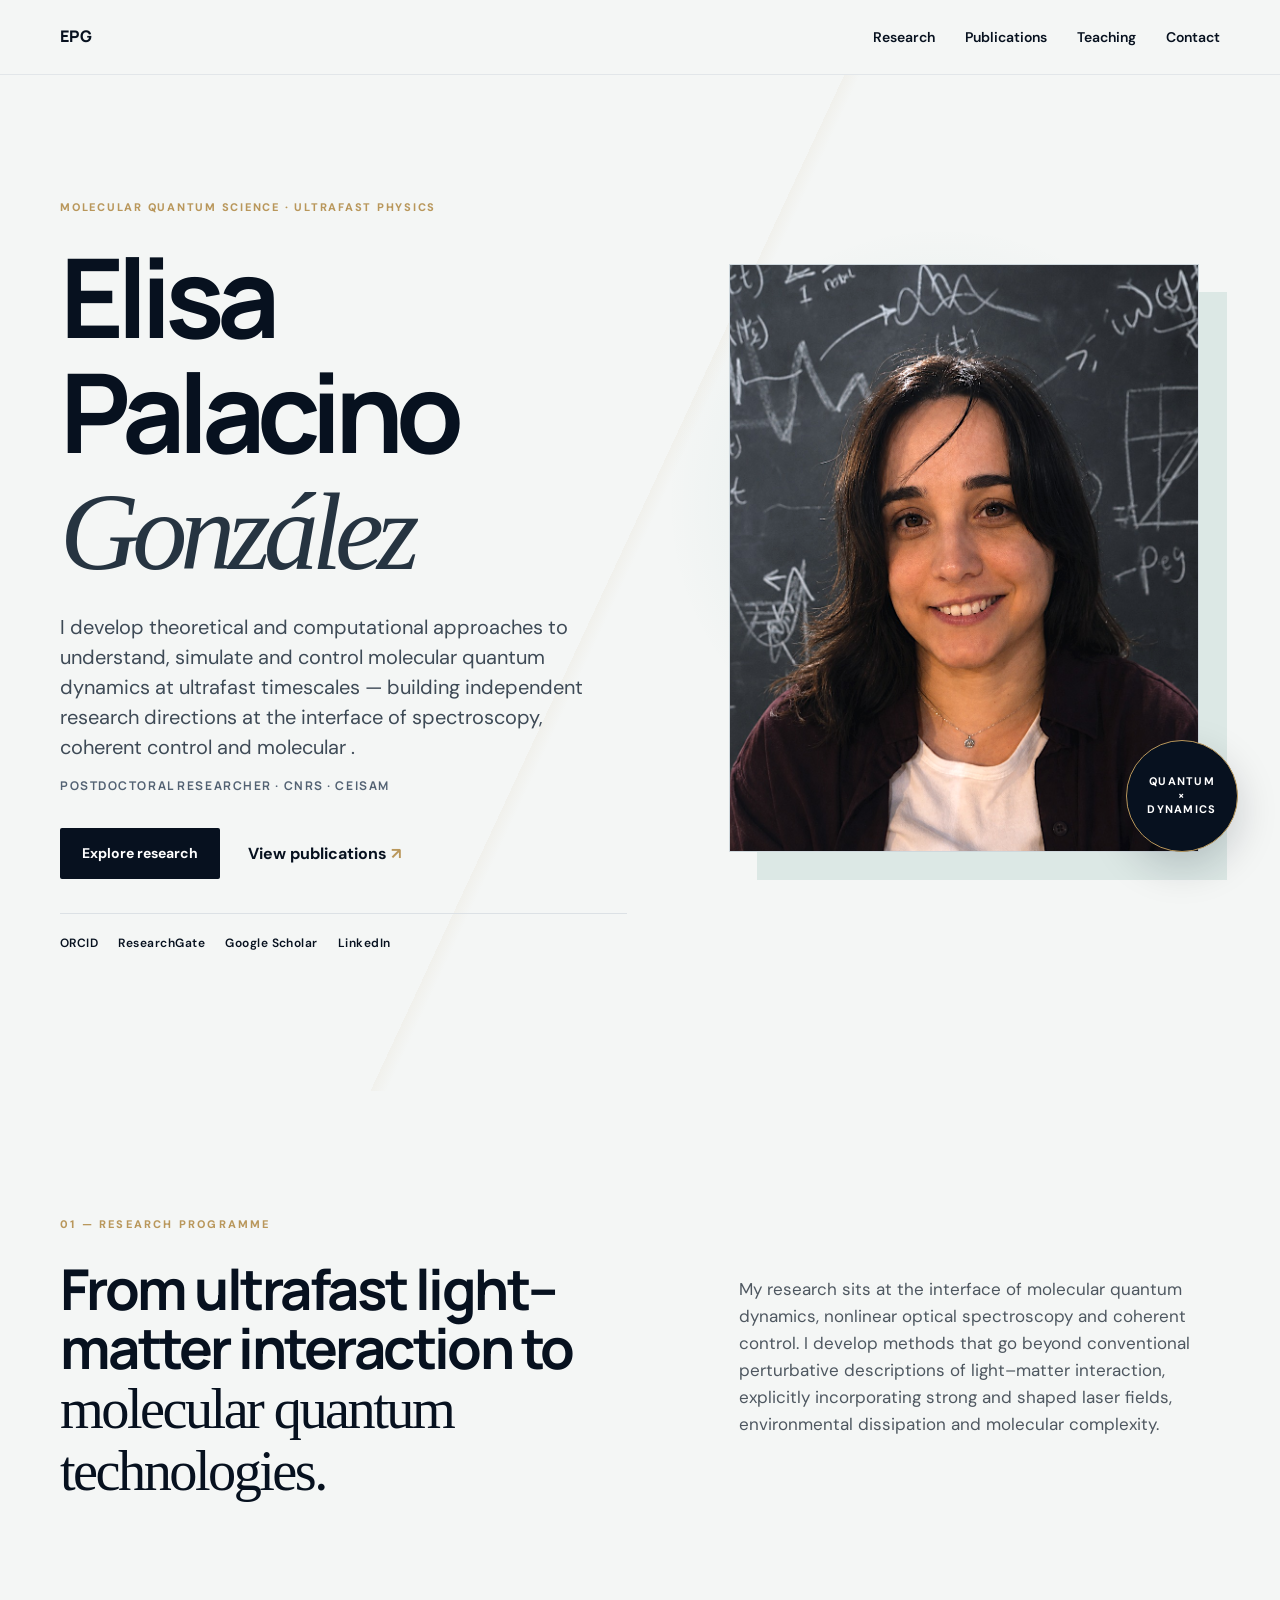
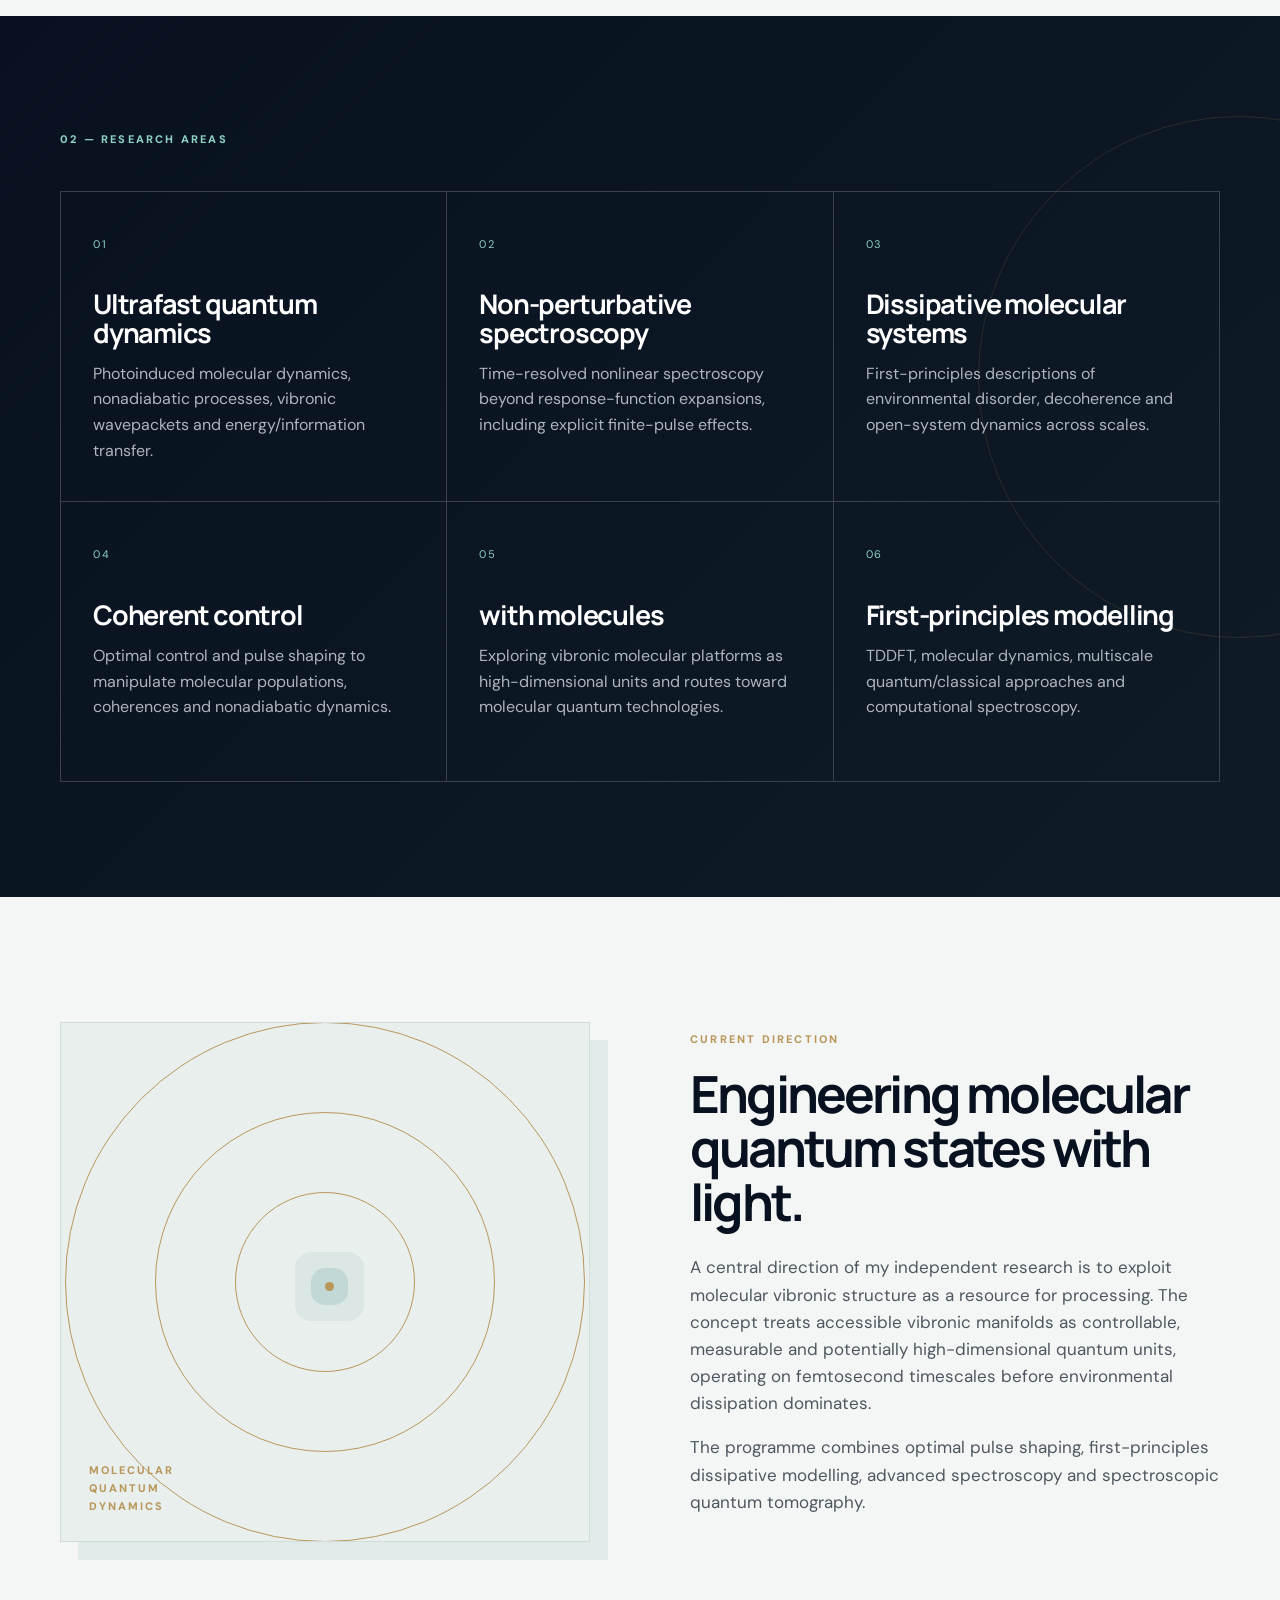
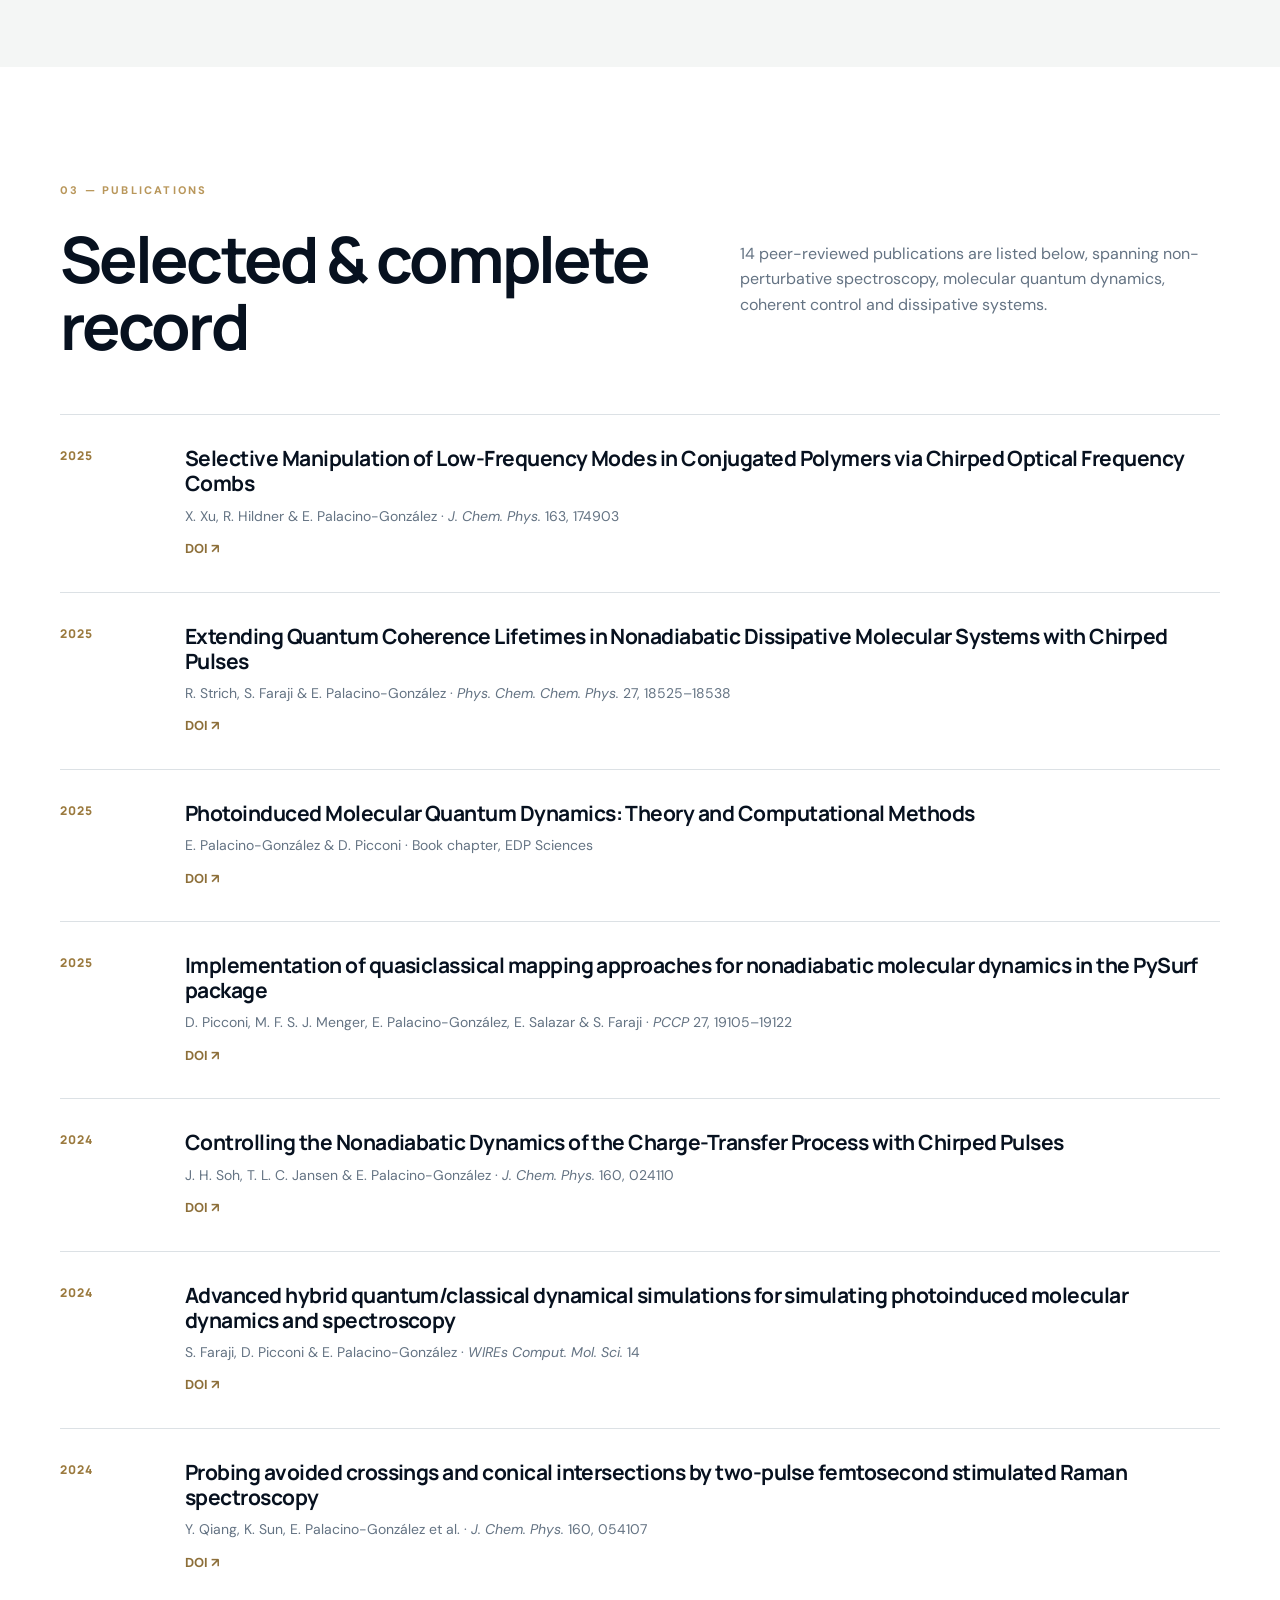
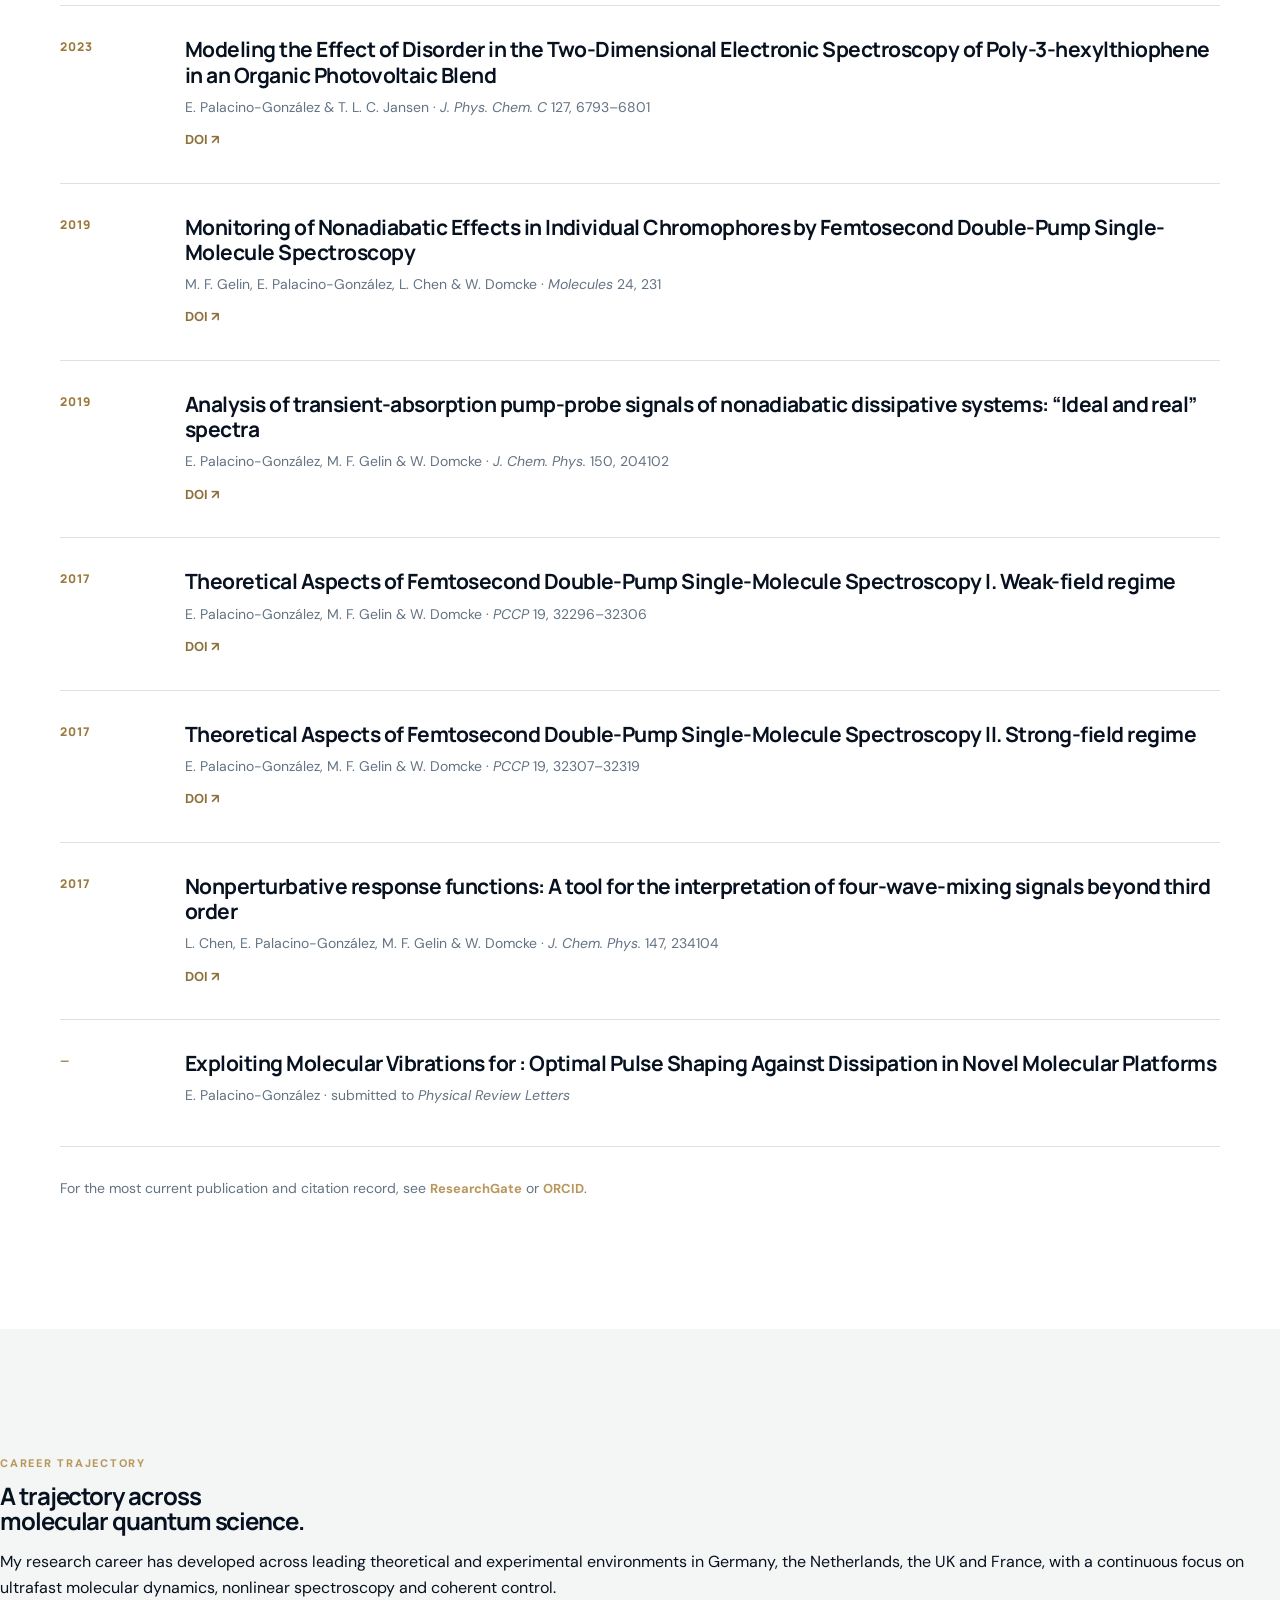
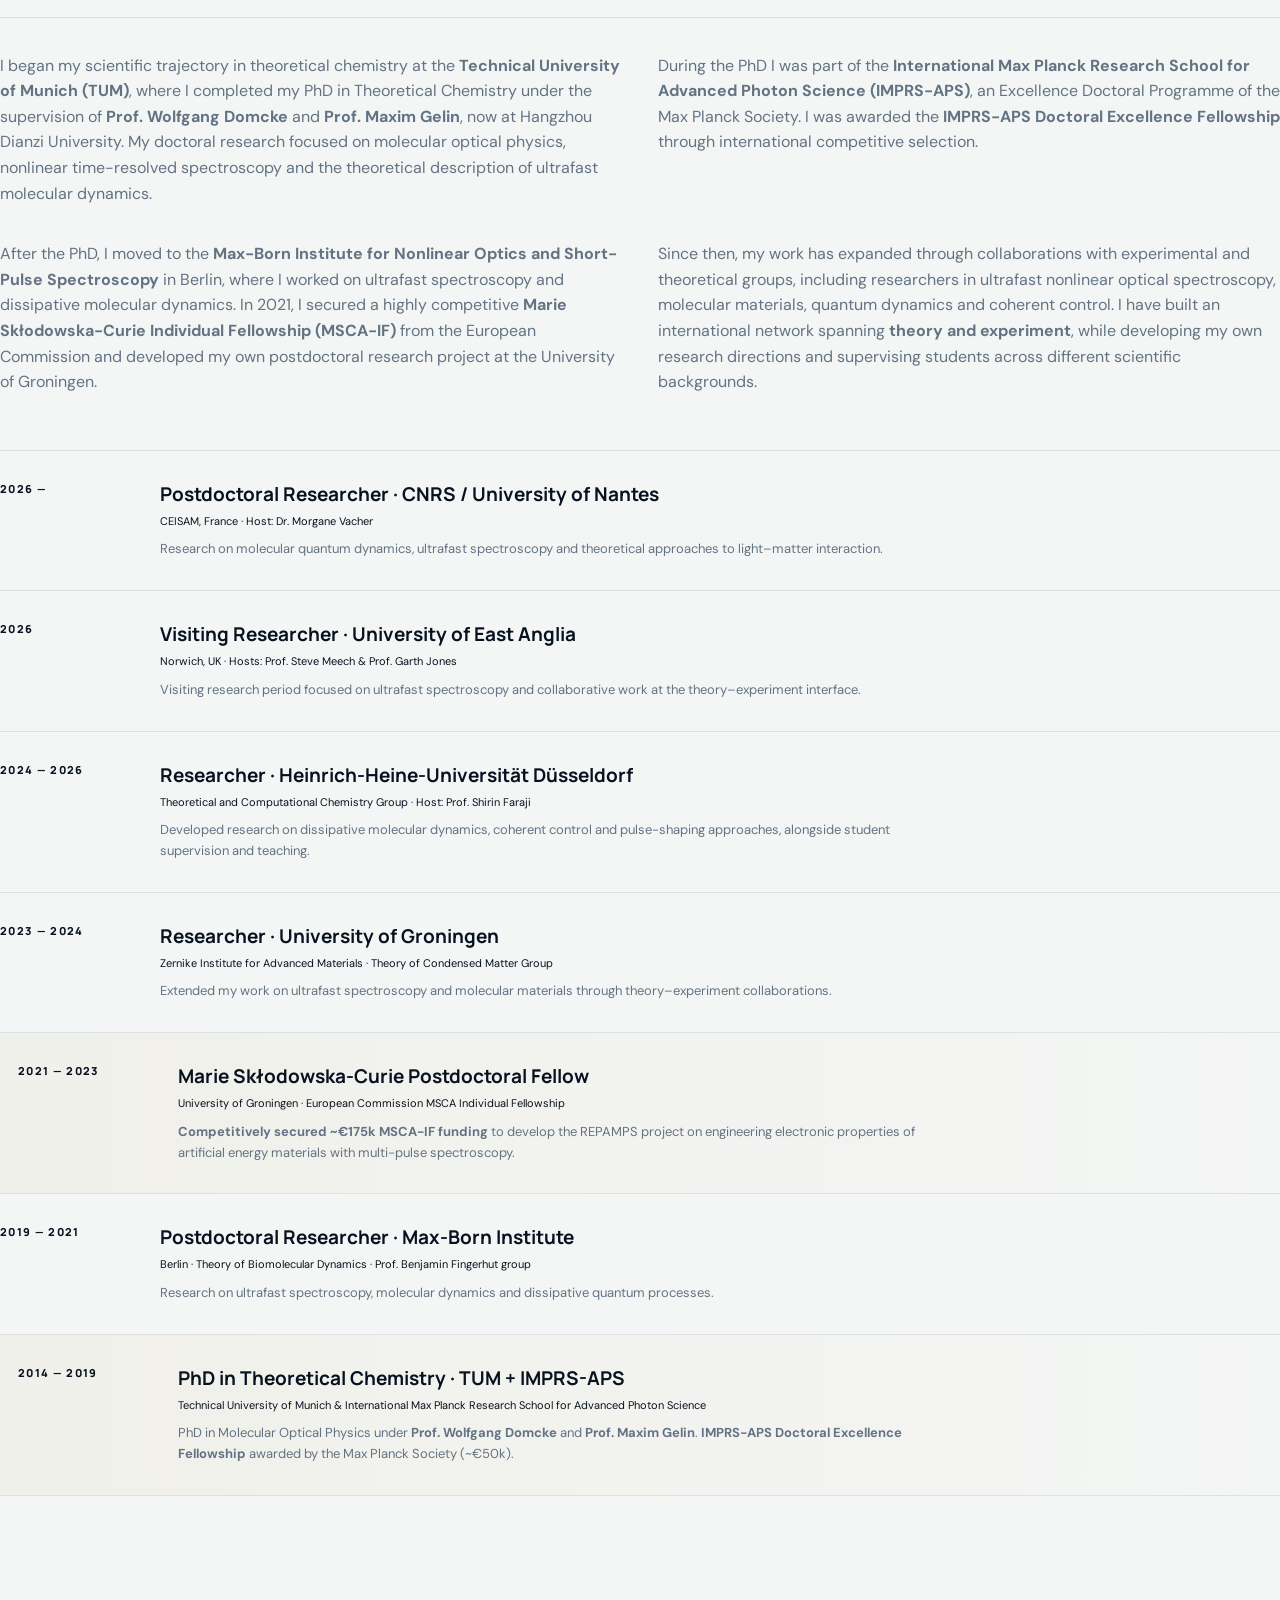
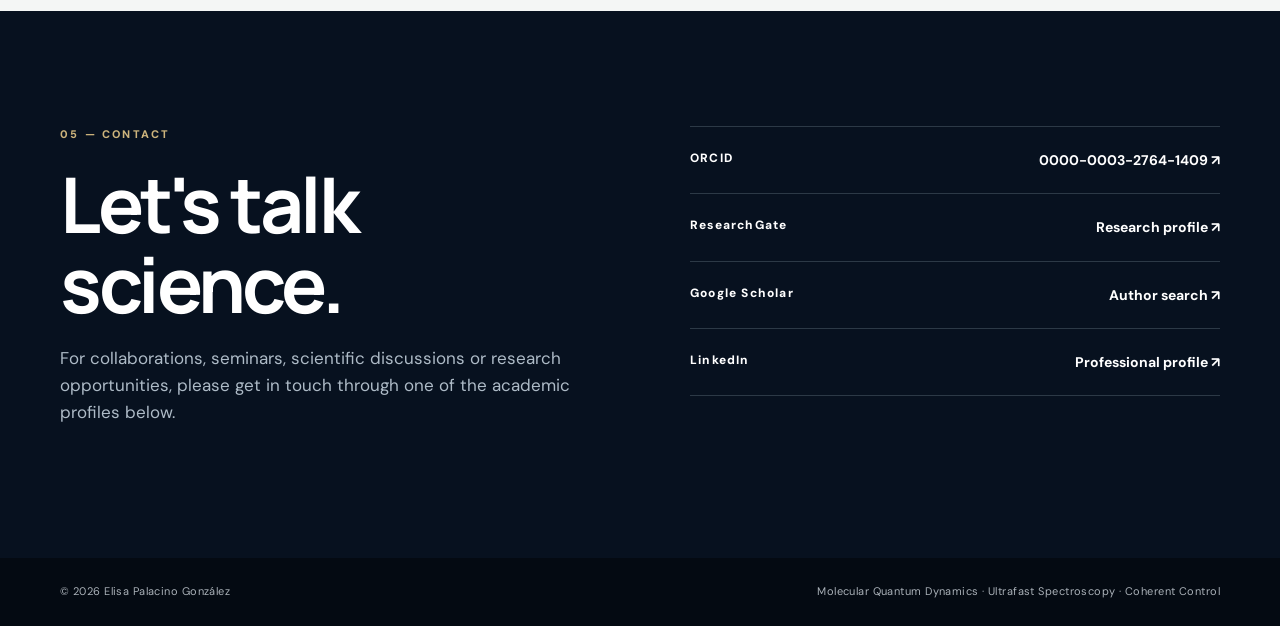
==== index.html @ fb385d31 "Add files via upload" ====
<!doctype html>
<html lang="en">
<head>
  <meta charset="utf-8">
  <meta name="viewport" content="width=device-width, initial-scale=1">
  <title>Elisa Palacino González — Molecular Quantum Dynamics</title>
  <meta name="description" content="Dr. Elisa Palacino González — theoretical chemist working on molecular quantum dynamics, ultrafast spectroscopy, coherent control and vibronic .">
  <meta name="author" content="Elisa Palacino González">
  <link rel="canonical" href="https://elisa-palacino-gonzalez.github.io/">
  <link rel="icon" href="assets/favicon.svg" type="image/svg+xml">
  <link rel="preconnect" href="https://fonts.googleapis.com">
  <link rel="preconnect" href="https://fonts.gstatic.com" crossorigin>
  <link href="https://fonts.googleapis.com/css2?family=DM+Sans:wght@400;500;600;700&family=Manrope:wght@500;600;700;800&display=swap" rel="stylesheet">
  <link rel="stylesheet" href="assets/style.css">
</head>
<body>
<header class="nav-wrap">
  <nav class="nav container">
    <a class="brand" href="#top">EPG</a>
    <div class="nav-links">
      <a href="#research">Research</a><a href="#publications">Publications</a><a href="#teaching">Teaching</a><a href="#contact">Contact</a>
    </div>
  </nav>
</header>
<main id="top">
  <section class="hero container">
    <div class="hero-copy">
      <p class="eyebrow">MOLECULAR QUANTUM SCIENCE · ULTRAFAST PHYSICS</p>
      <h1>Elisa Palacino<br><em>González</em></h1>
      <p class="lead">I develop theoretical and computational approaches to understand, simulate and control molecular quantum dynamics at ultrafast timescales — building independent research directions at the interface of spectroscopy, coherent control and molecular .</p>
      <p class="hero-role">Postdoctoral Researcher · CNRS · CEISAM</p>
      <div class="hero-links">
        <a class="button" href="#research">Explore research</a>
        <a class="text-link" href="#publications">View publications <span>↗</span></a>
      </div>
      <div class="socials">
        <a href="https://orcid.org/0000-0003-2764-1409" target="_blank" rel="noopener">ORCID</a>
        <a href="https://www.researchgate.net/profile/Elisa-Palacino-Gonzalez-2" target="_blank" rel="noopener">ResearchGate</a>
        <a href="https://scholar.google.com/citations?view_op=search_authors&mauthors=Elisa+Palacino+Gonzalez" target="_blank" rel="noopener">Google Scholar</a>
        <a href="https://www.linkedin.com/search/results/people/?keywords=Elisa%20Palacino%20Gonzalez" target="_blank" rel="noopener">LinkedIn</a>
      </div>
    </div>
    <div class="hero-image-wrap">
      <div class="image-frame"><img src="assets/portrait.jpg" alt="Dr. Elisa Palacino González"></div>
      <div class="orbit-label">QUANTUM<br>×<br>DYNAMICS</div>
    </div>
  </section>

  <section class="statement section container">
    <div class="section-kicker">01 — RESEARCH PROGRAMME</div>
    <div class="statement-grid">
      <h2>From ultrafast light–matter interaction to <span>molecular quantum technologies.</span></h2>
      <p>My research sits at the interface of molecular quantum dynamics, nonlinear optical spectroscopy and coherent control. I develop methods that go beyond conventional perturbative descriptions of light–matter interaction, explicitly incorporating strong and shaped laser fields, environmental dissipation and molecular complexity.</p>
    </div>
  </section>

  <section id="research" class="research section">
    <div class="container">
      <div class="section-kicker">02 — RESEARCH AREAS</div>
      <div class="cards">
        <article class="card"><span>01</span><h3>Ultrafast quantum dynamics</h3><p>Photoinduced molecular dynamics, nonadiabatic processes, vibronic wavepackets and energy/information transfer.</p></article>
        <article class="card"><span>02</span><h3>Non-perturbative spectroscopy</h3><p>Time-resolved nonlinear spectroscopy beyond response-function expansions, including explicit finite-pulse effects.</p></article>
        <article class="card"><span>03</span><h3>Dissipative molecular systems</h3><p>First-principles descriptions of environmental disorder, decoherence and open-system dynamics across scales.</p></article>
        <article class="card"><span>04</span><h3>Coherent control</h3><p>Optimal control and pulse shaping to manipulate molecular populations, coherences and nonadiabatic dynamics.</p></article>
        <article class="card"><span>05</span><h3> with molecules</h3><p>Exploring vibronic molecular platforms as high-dimensional  units and routes toward molecular quantum technologies.</p></article>
        <article class="card"><span>06</span><h3>First-principles modelling</h3><p>TDDFT, molecular dynamics, multiscale quantum/classical approaches and computational spectroscopy.</p></article>
      </div>
    </div>
  </section>

  <section class="feature section container">
    <div class="feature-graphic"><div class="pulse"></div><div class="wave w1"></div><div class="wave w2"></div><div class="wave w3"></div><div class="feature-caption">MOLECULAR<br>QUANTUM<br>DYNAMICS</div></div>
    <div class="feature-copy"><div class="section-kicker">CURRENT DIRECTION</div><h2>Engineering molecular quantum states with light.</h2><p>A central direction of my independent research is to exploit molecular vibronic structure as a resource for  processing. The <strong></strong> concept treats accessible vibronic manifolds as controllable, measurable and potentially high-dimensional quantum units, operating on femtosecond timescales before environmental dissipation dominates.</p><p>The programme combines optimal pulse shaping, first-principles dissipative modelling, advanced spectroscopy and spectroscopic quantum tomography.</p></div>
  </section>

  <section id="publications" class="publications section">
    <div class="container">
      <div class="section-kicker">03 — PUBLICATIONS</div>
      <div class="pub-head"><h2>Selected &amp; complete record</h2><p>14 peer-reviewed publications are listed below, spanning non-perturbative spectroscopy, molecular quantum dynamics, coherent control and dissipative systems.</p></div>
      <div class="pub-list">
        <article class="pub"><div class="year">2025</div><div><h3>Selective Manipulation of Low-Frequency Modes in Conjugated Polymers via Chirped Optical Frequency Combs</h3><p>X. Xu, R. Hildner &amp; E. Palacino-González · <em>J. Chem. Phys.</em> 163, 174903</p><a href="https://doi.org/10.1063/5.0294970" target="_blank" rel="noopener">DOI ↗</a></div></article>
        <article class="pub"><div class="year">2025</div><div><h3>Extending Quantum Coherence Lifetimes in Nonadiabatic Dissipative Molecular Systems with Chirped Pulses</h3><p>R. Strich, S. Faraji &amp; E. Palacino-González · <em>Phys. Chem. Chem. Phys.</em> 27, 18525–18538</p><a href="https://doi.org/10.1039/D5CP01684C" target="_blank" rel="noopener">DOI ↗</a></div></article>
        <article class="pub"><div class="year">2025</div><div><h3>Photoinduced Molecular Quantum Dynamics: Theory and Computational Methods</h3><p>E. Palacino-González &amp; D. Picconi · Book chapter, EDP Sciences</p><a href="https://doi.org/10.1051/978-2-7598-3760-1" target="_blank" rel="noopener">DOI ↗</a></div></article>
        <article class="pub"><div class="year">2025</div><div><h3>Implementation of quasiclassical mapping approaches for nonadiabatic molecular dynamics in the PySurf package</h3><p>D. Picconi, M. F. S. J. Menger, E. Palacino-González, E. Salazar &amp; S. Faraji · <em>PCCP</em> 27, 19105–19122</p><a href="https://doi.org/10.1039/D5CP01194A" target="_blank" rel="noopener">DOI ↗</a></div></article>
        <article class="pub"><div class="year">2024</div><div><h3>Controlling the Nonadiabatic Dynamics of the Charge-Transfer Process with Chirped Pulses</h3><p>J. H. Soh, T. L. C. Jansen &amp; E. Palacino-González · <em>J. Chem. Phys.</em> 160, 024110</p><a href="https://doi.org/10.1063/5.0177073" target="_blank" rel="noopener">DOI ↗</a></div></article>
        <article class="pub"><div class="year">2024</div><div><h3>Advanced hybrid quantum/classical dynamical simulations for simulating photoinduced molecular dynamics and spectroscopy</h3><p>S. Faraji, D. Picconi &amp; E. Palacino-González · <em>WIREs Comput. Mol. Sci.</em> 14</p><a href="https://doi.org/10.1002/wcms.1731" target="_blank" rel="noopener">DOI ↗</a></div></article>
        <article class="pub"><div class="year">2024</div><div><h3>Probing avoided crossings and conical intersections by two-pulse femtosecond stimulated Raman spectroscopy</h3><p>Y. Qiang, K. Sun, E. Palacino-González et al. · <em>J. Chem. Phys.</em> 160, 054107</p><a href="https://doi.org/10.1063/5.0186583" target="_blank" rel="noopener">DOI ↗</a></div></article>
        <article class="pub"><div class="year">2023</div><div><h3>Modeling the Effect of Disorder in the Two-Dimensional Electronic Spectroscopy of Poly-3-hexylthiophene in an Organic Photovoltaic Blend</h3><p>E. Palacino-González &amp; T. L. C. Jansen · <em>J. Phys. Chem. C</em> 127, 6793–6801</p><a href="https://doi.org/10.1021/acs.jpcc.3c01080" target="_blank" rel="noopener">DOI ↗</a></div></article>
        <article class="pub"><div class="year">2019</div><div><h3>Monitoring of Nonadiabatic Effects in Individual Chromophores by Femtosecond Double-Pump Single-Molecule Spectroscopy</h3><p>M. F. Gelin, E. Palacino-González, L. Chen &amp; W. Domcke · <em>Molecules</em> 24, 231</p><a href="https://doi.org/10.3390/molecules24020231" target="_blank" rel="noopener">DOI ↗</a></div></article>
        <article class="pub"><div class="year">2019</div><div><h3>Analysis of transient-absorption pump-probe signals of nonadiabatic dissipative systems: “Ideal and real” spectra</h3><p>E. Palacino-González, M. F. Gelin &amp; W. Domcke · <em>J. Chem. Phys.</em> 150, 204102</p><a href="https://doi.org/10.1063/1.5094485" target="_blank" rel="noopener">DOI ↗</a></div></article>
        <article class="pub"><div class="year">2017</div><div><h3>Theoretical Aspects of Femtosecond Double-Pump Single-Molecule Spectroscopy I. Weak-field regime</h3><p>E. Palacino-González, M. F. Gelin &amp; W. Domcke · <em>PCCP</em> 19, 32296–32306</p><a href="https://doi.org/10.1039/C7CP04809B" target="_blank" rel="noopener">DOI ↗</a></div></article>
        <article class="pub"><div class="year">2017</div><div><h3>Theoretical Aspects of Femtosecond Double-Pump Single-Molecule Spectroscopy II. Strong-field regime</h3><p>E. Palacino-González, M. F. Gelin &amp; W. Domcke · <em>PCCP</em> 19, 32307–32319</p><a href="https://doi.org/10.1039/C7CP04810F" target="_blank" rel="noopener">DOI ↗</a></div></article>
        <article class="pub"><div class="year">2017</div><div><h3>Nonperturbative response functions: A tool for the interpretation of four-wave-mixing signals beyond third order</h3><p>L. Chen, E. Palacino-González, M. F. Gelin &amp; W. Domcke · <em>J. Chem. Phys.</em> 147, 234104</p><a href="https://doi.org/10.1063/1.5004763" target="_blank" rel="noopener">DOI ↗</a></div></article>
        <article class="pub"><div class="year">—</div><div><h3>Exploiting Molecular Vibrations for : Optimal Pulse Shaping Against Dissipation in Novel Molecular  Platforms</h3><p>E. Palacino-González · submitted to <em>Physical Review Letters</em></p></div></article>
      </div>
      <p class="pub-note">For the most current publication and citation record, see <a href="https://www.researchgate.net/profile/Elisa-Palacino-Gonzalez-2" target="_blank" rel="noopener">ResearchGate</a> or <a href="https://orcid.org/0000-0003-2764-1409" target="_blank" rel="noopener">ORCID</a>.</p>
    </div>
  </section>

  
<section id="career" class="section career-section">
  <div class="section-head">
    <div><p class="eyebrow">CAREER TRAJECTORY</p><h2>A trajectory across<br>molecular quantum science.</h2></div>
    <p class="section-intro">My research career has developed across leading theoretical and experimental environments in Germany, the Netherlands, the UK and France, with a continuous focus on ultrafast molecular dynamics, nonlinear spectroscopy and coherent control.</p>
  </div>

  <div class="career-intro">
    <p>I began my scientific trajectory in theoretical chemistry at the <strong>Technical University of Munich (TUM)</strong>, where I completed my PhD in Theoretical Chemistry under the supervision of <strong>Prof. Wolfgang Domcke</strong> and <strong>Prof. Maxim Gelin</strong>, now at Hangzhou Dianzi University. My doctoral research focused on molecular optical physics, nonlinear time-resolved spectroscopy and the theoretical description of ultrafast molecular dynamics.</p>
    <p>During the PhD I was part of the <strong>International Max Planck Research School for Advanced Photon Science (IMPRS-APS)</strong>, an Excellence Doctoral Programme of the Max Planck Society. I was awarded the <strong>IMPRS-APS Doctoral Excellence Fellowship</strong> through international competitive selection.</p>
    <p>After the PhD, I moved to the <strong>Max-Born Institute for Nonlinear Optics and Short-Pulse Spectroscopy</strong> in Berlin, where I worked on ultrafast spectroscopy and dissipative molecular dynamics. In 2021, I secured a highly competitive <strong>Marie Skłodowska-Curie Individual Fellowship (MSCA-IF)</strong> from the European Commission and developed my own postdoctoral research project at the University of Groningen.</p>
    <p>Since then, my work has expanded through collaborations with experimental and theoretical groups, including researchers in ultrafast nonlinear optical spectroscopy, molecular materials, quantum dynamics and coherent control. I have built an international network spanning <strong>theory and experiment</strong>, while developing my own research directions and supervising students across different scientific backgrounds.</p>
  </div>

  <div class="timeline career-timeline">
    <div class="career-item">
      <span class="career-year">2026 —</span>
      <div><b>Postdoctoral Researcher · CNRS / University of Nantes</b><small>CEISAM, France · Host: Dr. Morgane Vacher</small><p>Research on molecular quantum dynamics, ultrafast spectroscopy and theoretical approaches to light–matter interaction.</p></div>
    </div>
    <div class="career-item">
      <span class="career-year">2026</span>
      <div><b>Visiting Researcher · University of East Anglia</b><small>Norwich, UK · Hosts: Prof. Steve Meech & Prof. Garth Jones</small><p>Visiting research period focused on ultrafast spectroscopy and collaborative work at the theory–experiment interface.</p></div>
    </div>
    <div class="career-item">
      <span class="career-year">2024 — 2026</span>
      <div><b>Researcher · Heinrich-Heine-Universität Düsseldorf</b><small>Theoretical and Computational Chemistry Group · Host: Prof. Shirin Faraji</small><p>Developed research on dissipative molecular dynamics, coherent control and pulse-shaping approaches, alongside student supervision and teaching.</p></div>
    </div>
    <div class="career-item">
      <span class="career-year">2023 — 2024</span>
      <div><b>Researcher · University of Groningen</b><small>Zernike Institute for Advanced Materials · Theory of Condensed Matter Group</small><p>Extended my work on ultrafast spectroscopy and molecular materials through theory–experiment collaborations.</p></div>
    </div>
    <div class="career-item highlight">
      <span class="career-year">2021 — 2023</span>
      <div><b>Marie Skłodowska-Curie Postdoctoral Fellow</b><small>University of Groningen · European Commission MSCA Individual Fellowship</small><p><strong>Competitively secured ~€175k MSCA-IF funding</strong> to develop the REPAMPS project on engineering electronic properties of artificial energy materials with multi-pulse spectroscopy.</p></div>
    </div>
    <div class="career-item">
      <span class="career-year">2019 — 2021</span>
      <div><b>Postdoctoral Researcher · Max-Born Institute</b><small>Berlin · Theory of Biomolecular Dynamics · Prof. Benjamin Fingerhut group</small><p>Research on ultrafast spectroscopy, molecular dynamics and dissipative quantum processes.</p></div>
    </div>
    <div class="career-item highlight">
      <span class="career-year">2014 — 2019</span>
      <div><b>PhD in Theoretical Chemistry · TUM + IMPRS-APS</b><small>Technical University of Munich & International Max Planck Research School for Advanced Photon Science</small><p>PhD in Molecular Optical Physics under <strong>Prof. Wolfgang Domcke</strong> and <strong>Prof. Maxim Gelin</strong>. <strong>IMPRS-APS Doctoral Excellence Fellowship</strong> awarded by the Max Planck Society (~€50k).</p></div>
    </div>
  </div>
</section>


  <section id="contact" class="contact section">
    <div class="container contact-inner"><div><div class="section-kicker">05 — CONTACT</div><h2>Let's talk science.</h2><p>For collaborations, seminars, scientific discussions or research opportunities, please get in touch through one of the academic profiles below.</p></div><div class="contact-links"><a href="https://orcid.org/0000-0003-2764-1409" target="_blank" rel="noopener"><span>ORCID</span><b>0000-0003-2764-1409 ↗</b></a><a href="https://www.researchgate.net/profile/Elisa-Palacino-Gonzalez-2" target="_blank" rel="noopener"><span>ResearchGate</span><b>Research profile ↗</b></a><a href="https://scholar.google.com/citations?view_op=search_authors&mauthors=Elisa+Palacino+Gonzalez" target="_blank" rel="noopener"><span>Google Scholar</span><b>Author search ↗</b></a><a href="https://www.linkedin.com/search/results/people/?keywords=Elisa%20Palacino%20Gonzalez" target="_blank" rel="noopener"><span>LinkedIn</span><b>Professional profile ↗</b></a></div></div>
  </section>
</main>
<footer><div class="container"><span>© 2026 Elisa Palacino González</span><span>Molecular Quantum Dynamics · Ultrafast Spectroscopy · Coherent Control</span></div></footer>
<script src="assets/main.js"></script>
</body>
</html>
---- assets/style.css ----
:root{--ink:#11141a;--muted:#66707b;--line:#dce1e5;--paper:#f7f7f4;--white:#fff;--accent:#0b6e69;--accent2:#d7eee8;--serif:Georgia,'Times New Roman',serif;--sans:'DM Sans',Arial,sans-serif;--head:'Manrope',Arial,sans-serif}*{box-sizing:border-box}html{scroll-behavior:smooth}body{margin:0;background:var(--paper);color:var(--ink);font-family:var(--sans);line-height:1.6}.container{width:min(1160px,calc(100% - 48px));margin:auto}.nav-wrap{position:sticky;top:0;z-index:20;background:rgba(247,247,244,.9);backdrop-filter:blur(12px);border-bottom:1px solid rgba(220,225,229,.75)}.nav{height:74px;display:flex;align-items:center;justify-content:space-between}.brand{font-family:var(--head);font-weight:800;letter-spacing:-.06em;font-size:24px;color:var(--ink);text-decoration:none}.nav-links{display:flex;gap:30px}.nav-links a,.socials a{color:var(--ink);text-decoration:none;font-size:14px;font-weight:600}.nav-links a:hover,.socials a:hover{color:var(--accent)}.hero{min-height:calc(100vh - 74px);display:grid;grid-template-columns:1.05fr .95fr;gap:80px;align-items:center;padding:70px 0 100px}.eyebrow,.section-kicker{font-size:11px;letter-spacing:.16em;font-weight:800;color:var(--accent)}h1,h2,h3{font-family:var(--head);line-height:1.05;margin:0;letter-spacing:-.045em}h1{font-size:clamp(58px,8vw,108px);margin:22px 0}.hero h1 em{font-family:var(--serif);font-weight:400}.lead{font-size:20px;max-width:630px;color:#424a52;line-height:1.5}.hero-links{display:flex;align-items:center;gap:28px;margin:34px 0}.button{display:inline-block;background:var(--ink);color:#fff;padding:14px 22px;border-radius:2px;text-decoration:none;font-weight:700;font-size:14px}.text-link{font-weight:700;color:var(--ink);text-decoration:none}.text-link span{color:var(--accent)}.socials{display:flex;gap:20px;flex-wrap:wrap;border-top:1px solid var(--line);padding-top:20px}.hero-image-wrap{position:relative;display:flex;justify-content:center}.image-frame{width:min(440px,100%);aspect-ratio:4/5;overflow:hidden;background:#ddd;box-shadow:28px 28px 0 var(--accent2)}.image-frame img{width:100%;height:100%;object-fit:cover;object-position:center top;display:block}.orbit-label{position:absolute;right:-18px;bottom:35px;background:var(--ink);color:#fff;width:112px;height:112px;border-radius:50%;display:grid;place-content:center;text-align:center;font-size:11px;line-height:1.25;letter-spacing:.12em;font-weight:700}.section{padding:115px 0}.statement{background:var(--paper)}.statement-grid{display:grid;grid-template-columns:1.1fr .9fr;gap:90px;margin-top:25px}.statement h2{font-size:clamp(34px,4.4vw,58px)}.statement h2 span{font-family:var(--serif);font-weight:400}.statement p,.feature-copy p,.about p,.contact p{font-size:17px;color:#4e5760}.research{background:#11141a;color:#fff}.research .section-kicker{color:#8ed2c5}.cards{display:grid;grid-template-columns:repeat(3,1fr);margin-top:42px;border-top:1px solid #3b4148;border-left:1px solid #3b4148}.card{padding:34px 30px 40px;border-right:1px solid #3b4148;border-bottom:1px solid #3b4148;min-height:250px}.card span{font-size:11px;color:#8ed2c5;letter-spacing:.15em}.card h3{font-size:25px;margin:35px 0 14px}.card p{color:#adb5bd;margin:0}.feature{display:grid;grid-template-columns:1fr 1fr;gap:100px;align-items:center}.feature-graphic{height:520px;background:#e7f1ee;position:relative;overflow:hidden}.pulse{position:absolute;width:9px;height:9px;border-radius:50%;background:var(--accent);left:50%;top:50%;box-shadow:0 0 0 14px rgba(11,110,105,.12),0 0 0 30px rgba(11,110,105,.06)}.wave{position:absolute;border:1px solid var(--accent);border-radius:50%;left:50%;top:50%;transform:translate(-50%,-50%)}.w1{width:180px;height:180px}.w2{width:340px;height:340px}.w3{width:520px;height:520px}.feature-caption{position:absolute;left:28px;bottom:26px;font-size:11px;letter-spacing:.18em;font-weight:800;color:var(--accent)}.feature-copy h2{font-size:clamp(38px,4vw,60px);margin:18px 0 26px}.publications{background:#fff}.pub-head{display:grid;grid-template-columns:1fr .8fr;gap:80px;margin:25px 0 55px}.pub-head h2{font-size:clamp(42px,5vw,65px)}.pub-head p{color:var(--muted);font-size:16px}.pub-list{border-top:1px solid var(--line)}.pub{display:grid;grid-template-columns:90px 1fr;gap:35px;padding:28px 0;border-bottom:1px solid var(--line)}.pub .year{font-family:var(--head);font-weight:800;color:var(--accent);font-size:14px}.pub h3{font-size:21px;line-height:1.2;margin-bottom:8px;letter-spacing:-.025em}.pub p{margin:0 0 8px;color:var(--muted);font-size:14px}.pub a,.pub-note a{color:var(--accent);font-weight:700;text-decoration:none;font-size:13px}.pub-note{margin-top:30px;color:var(--muted);font-size:14px}.about-grid{display:grid;grid-template-columns:1fr 1fr;gap:100px;margin-top:25px}.about h2{font-size:clamp(38px,4.5vw,60px)}.facts{display:flex;gap:34px;border-top:1px solid var(--line);margin-top:35px;padding-top:25px}.facts div{display:flex;flex-direction:column}.facts strong{font-family:var(--head);font-size:28px}.facts span{font-size:12px;color:var(--muted);max-width:120px}.contact{background:#e7f1ee}.contact-inner{display:grid;grid-template-columns:1fr 1fr;gap:100px}.contact h2{font-size:clamp(48px,6vw,80px);margin:20px 0}.contact-links{border-top:1px solid rgba(17,20,26,.2)}.contact-links a{display:flex;justify-content:space-between;gap:20px;padding:22px 0;border-bottom:1px solid rgba(17,20,26,.2);text-decoration:none;color:var(--ink)}.contact-links span{font-size:12px;letter-spacing:.1em;font-weight:800}.contact-links b{font-size:14px}.contact-links a:hover{color:var(--accent)}footer{background:var(--ink);color:#aab1b8;padding:25px 0;font-size:11px;letter-spacing:.04em}footer .container{display:flex;justify-content:space-between;gap:20px}@media(max-width:850px){.nav-links{display:none}.hero,.statement-grid,.feature,.pub-head,.about-grid,.contact-inner{grid-template-columns:1fr;gap:45px}.hero{padding-top:55px}.hero-image-wrap{order:-1}.cards{grid-template-columns:1fr 1fr}.feature-graphic{height:400px}.section{padding:85px 0}.pub{grid-template-columns:55px 1fr;gap:18px}footer .container{flex-direction:column}}@media(max-width:560px){.container{width:min(100% - 32px,1160px)}.hero{min-height:auto;padding-bottom:80px}.image-frame{box-shadow:15px 15px 0 var(--accent2)}.orbit-label{right:-3px;bottom:15px}.cards{grid-template-columns:1fr}.facts{flex-wrap:wrap}.pub h3{font-size:18px}.pub p{font-size:13px}footer .container{font-size:10px}}
/* Leadership visual layer */
:root{--ink:#07111f;--paper:#f4f6f5;--accent:#b9975b;--accent2:#dce8e5;--muted:#647383}
.nav-wrap{background:rgba(244,246,245,.94)}
.brand{letter-spacing:.02em;font-size:16px}
.hero{position:relative;isolation:isolate;min-height:calc(100vh - 74px);padding-top:85px;padding-bottom:110px}
.hero:before{content:"";position:absolute;z-index:-1;inset:0;background:radial-gradient(circle at 76% 42%,rgba(11,110,105,.10),transparent 26%),linear-gradient(115deg,transparent 48%,rgba(185,151,91,.06) 48%,transparent 49%)}
.hero-copy{padding:28px 0}
.hero h1{font-size:clamp(62px,8.6vw,118px);letter-spacing:-.065em}
.hero h1 em{font-family:Georgia,'Times New Roman',serif;font-style:italic;color:#263441}
.hero-role{font:700 12px var(--head);letter-spacing:.13em;text-transform:uppercase;color:#536273;margin:-5px 0 24px}
.lead{font-size:20px;max-width:680px;color:#3e4a56}
.socials a{font-size:12px;letter-spacing:.04em}
.hero-image-wrap{padding:10px 0 35px}
.image-frame{width:min(470px,100%);aspect-ratio:4/5;border:1px solid #cfd8dd;box-shadow:28px 28px 0 var(--accent2);position:relative}
.image-frame:before{content:"";position:absolute;inset:-12px;border:1px solid rgba(185,151,91,.6);z-index:-1}
.image-frame img{object-position:center 20%;filter:saturate(.95) contrast(1.04)}
.orbit-label{background:var(--ink);border:1px solid var(--accent);box-shadow:0 15px 40px rgba(7,17,31,.18)}
.statement{padding-top:125px}
.section-kicker{letter-spacing:.2em}
.research{background:linear-gradient(135deg,#07111f,#101b28);position:relative;overflow:hidden}
.research:after{content:"";position:absolute;width:520px;height:520px;border:1px solid rgba(185,151,91,.16);border-radius:50%;right:-220px;top:100px}
.research .container{position:relative;z-index:1}
.card{background:transparent;min-height:280px;padding:38px 32px}
.card:hover{background:rgba(255,255,255,.025)}
.card h3{font-size:27px}
.feature{padding-top:125px;padding-bottom:125px}
.feature-graphic{background:#e8efed;border:1px solid #d2dcd9;box-shadow:18px 18px 0 rgba(11,110,105,.08)}
.feature-copy h2{letter-spacing:-.055em}
.publications{background:#fff}
.pub{padding:31px 0}
.pub .year{color:#9b7a3e;font-size:12px;letter-spacing:.08em;text-transform:uppercase}
.pub h3{font-size:21px}
.pub a{color:#8d6f39}
.about{background:#f4f6f5}
.facts strong{color:#0d5860}
.contact{background:var(--ink);color:#fff}
.contact .section-kicker{color:#cdb47c}
.contact h2{color:#fff}
.contact p{color:#aebbc7}
.contact-links{border-top-color:#2c3946}
.contact-links a{color:#fff;border-bottom-color:#2c3946}
.contact-links a:hover{color:#d9c28f}
footer{background:#040a12}
@media(max-width:850px){.hero{padding-top:50px}.hero-image-wrap{order:-1}.hero-copy{padding-top:0}}

.career-intro{display:grid;grid-template-columns:1fr 1fr;gap:35px;margin:0 0 55px;border-top:1px solid var(--line);padding-top:35px}.career-intro p{font-size:16px;color:var(--muted);margin:0}.career-timeline{margin-top:0}.career-item{display:grid;grid-template-columns:130px 1fr;gap:30px;padding:30px 0;border-top:1px solid var(--line)}.career-item:last-child{border-bottom:1px solid var(--line)}.career-year{font:800 11px "Manrope";letter-spacing:.12em;color:var(--blue)}.career-item b{font:700 19px "Manrope";display:block}.career-item small{display:block;color:var(--blue);font-size:11px;margin-top:6px}.career-item p{color:var(--muted);font-size:13px;margin:9px 0 0;max-width:750px}.career-item.highlight{background:linear-gradient(90deg,rgba(200,169,107,.08),transparent);padding-left:18px;border-left:2px solid var(--gold)}.teaching-grid{display:grid;grid-template-columns:repeat(2,1fr);gap:1px;background:var(--line);border:1px solid var(--line)}.teaching-card{background:white;padding:32px;min-height:280px}.teaching-card.featured{background:var(--ink);color:white}.teaching-card .card-number{display:block}.teaching-card h3{font-size:28px;margin:38px 0 8px}.teaching-card p{color:var(--muted);font-size:12px}.teaching-card.featured p,.teaching-card.featured small{color:#aebdca}.teaching-card strong{display:block;font:700 12px "Manrope";margin:16px 0 9px}.teaching-card small{display:block;color:var(--muted);font-size:11px;line-height:1.5}.teaching-note{border-bottom:1px solid var(--line);padding:30px 0;color:var(--muted);font-size:14px}.network-section{background:#e9eef2;border-top:1px solid var(--line);border-bottom:1px solid var(--line)}.network-inner{max-width:1320px;margin:auto;padding:90px 6vw;display:grid;grid-template-columns:1fr 1fr;gap:6vw}.network-inner h2{font:800 clamp(40px,5vw,64px) "Manrope";letter-spacing:-.05em}.network-inner p{color:var(--muted);font-size:17px}.network-tags{display:flex;flex-wrap:wrap;gap:8px;margin-top:25px}.network-tags span{padding:7px 10px;border:1px solid #c6d0d8;font:700 9px "Manrope";letter-spacing:.04em;color:#536779;background:rgba(255,255,255,.45)}.pub-actions{display:flex;gap:8px;flex-wrap:wrap}@media(max-width:900px){.career-intro,.network-inner{grid-template-columns:1fr}.career-item{grid-template-columns:90px 1fr}.teaching-grid{grid-template-columns:1fr}}@media(max-width:560px){.career-item{grid-template-columns:1fr;gap:8px}.career-year{margin-bottom:4px}.pub-actions{margin-top:20px}}
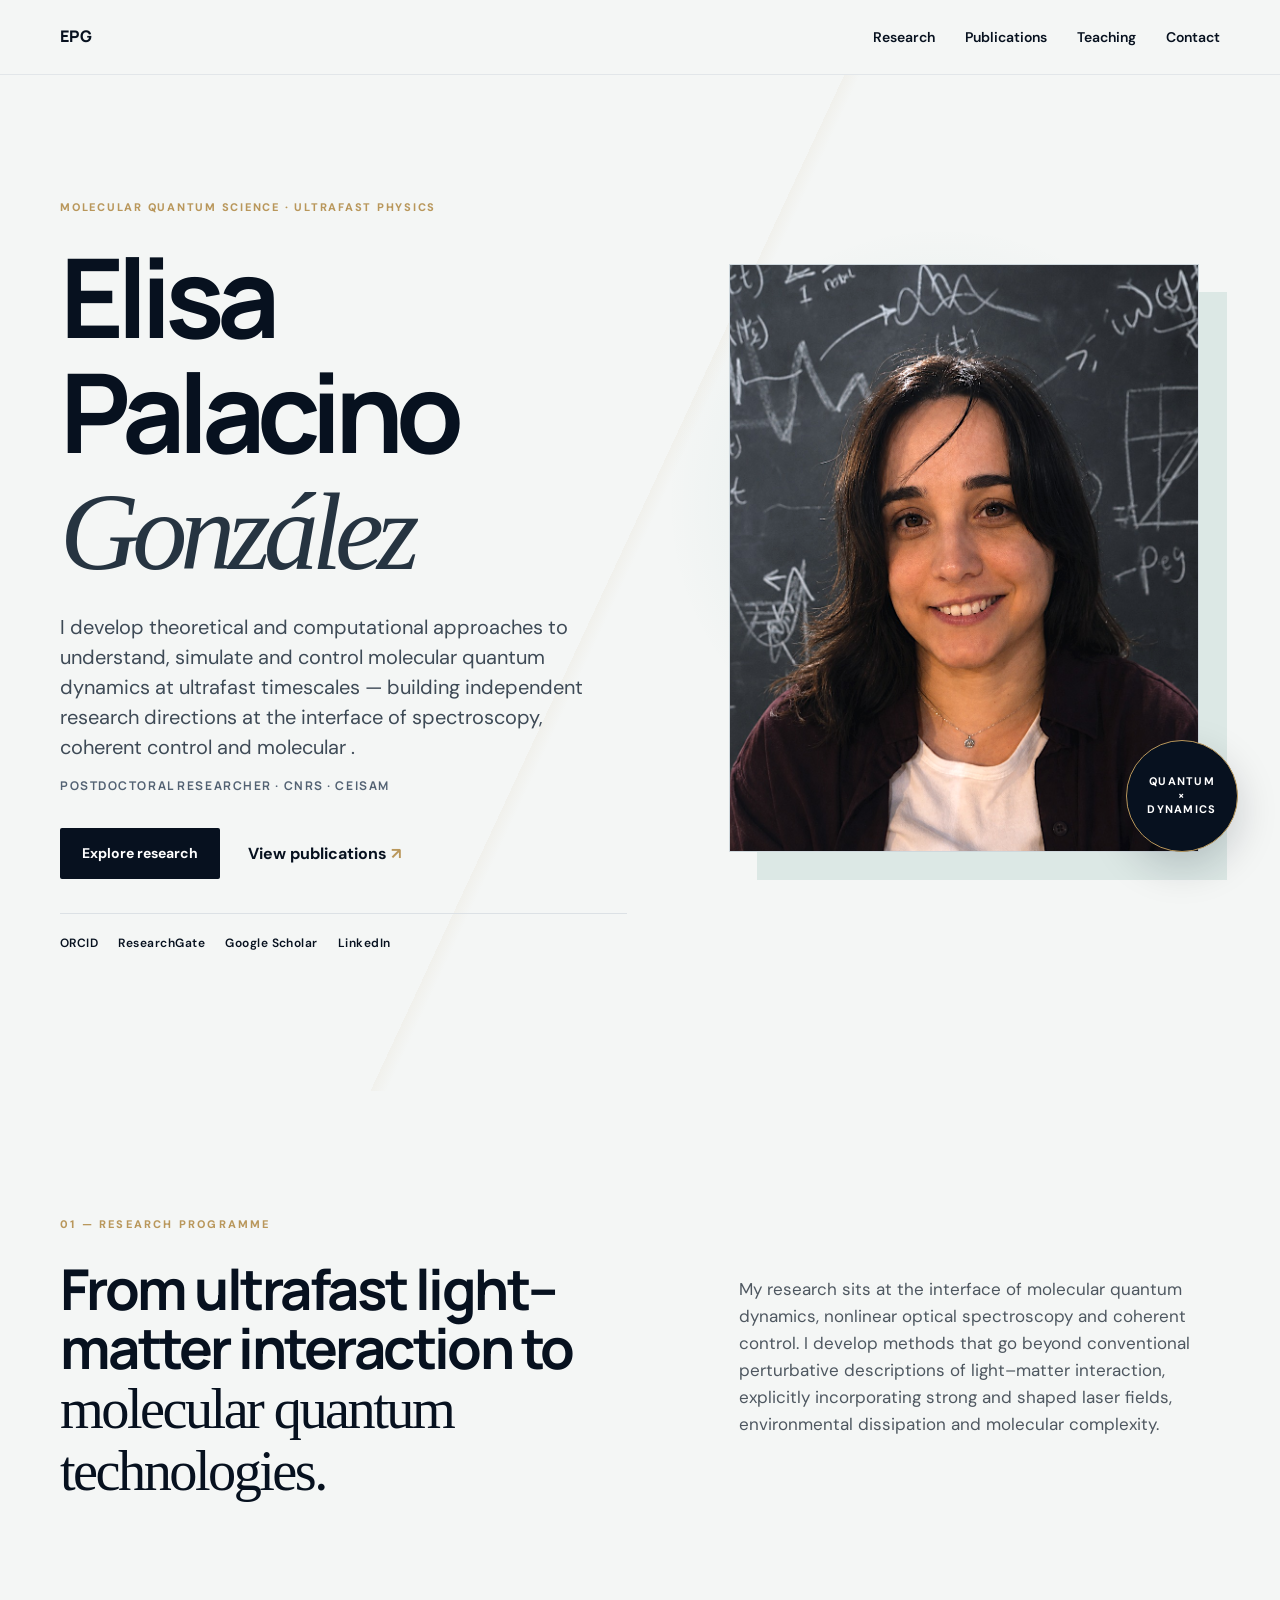
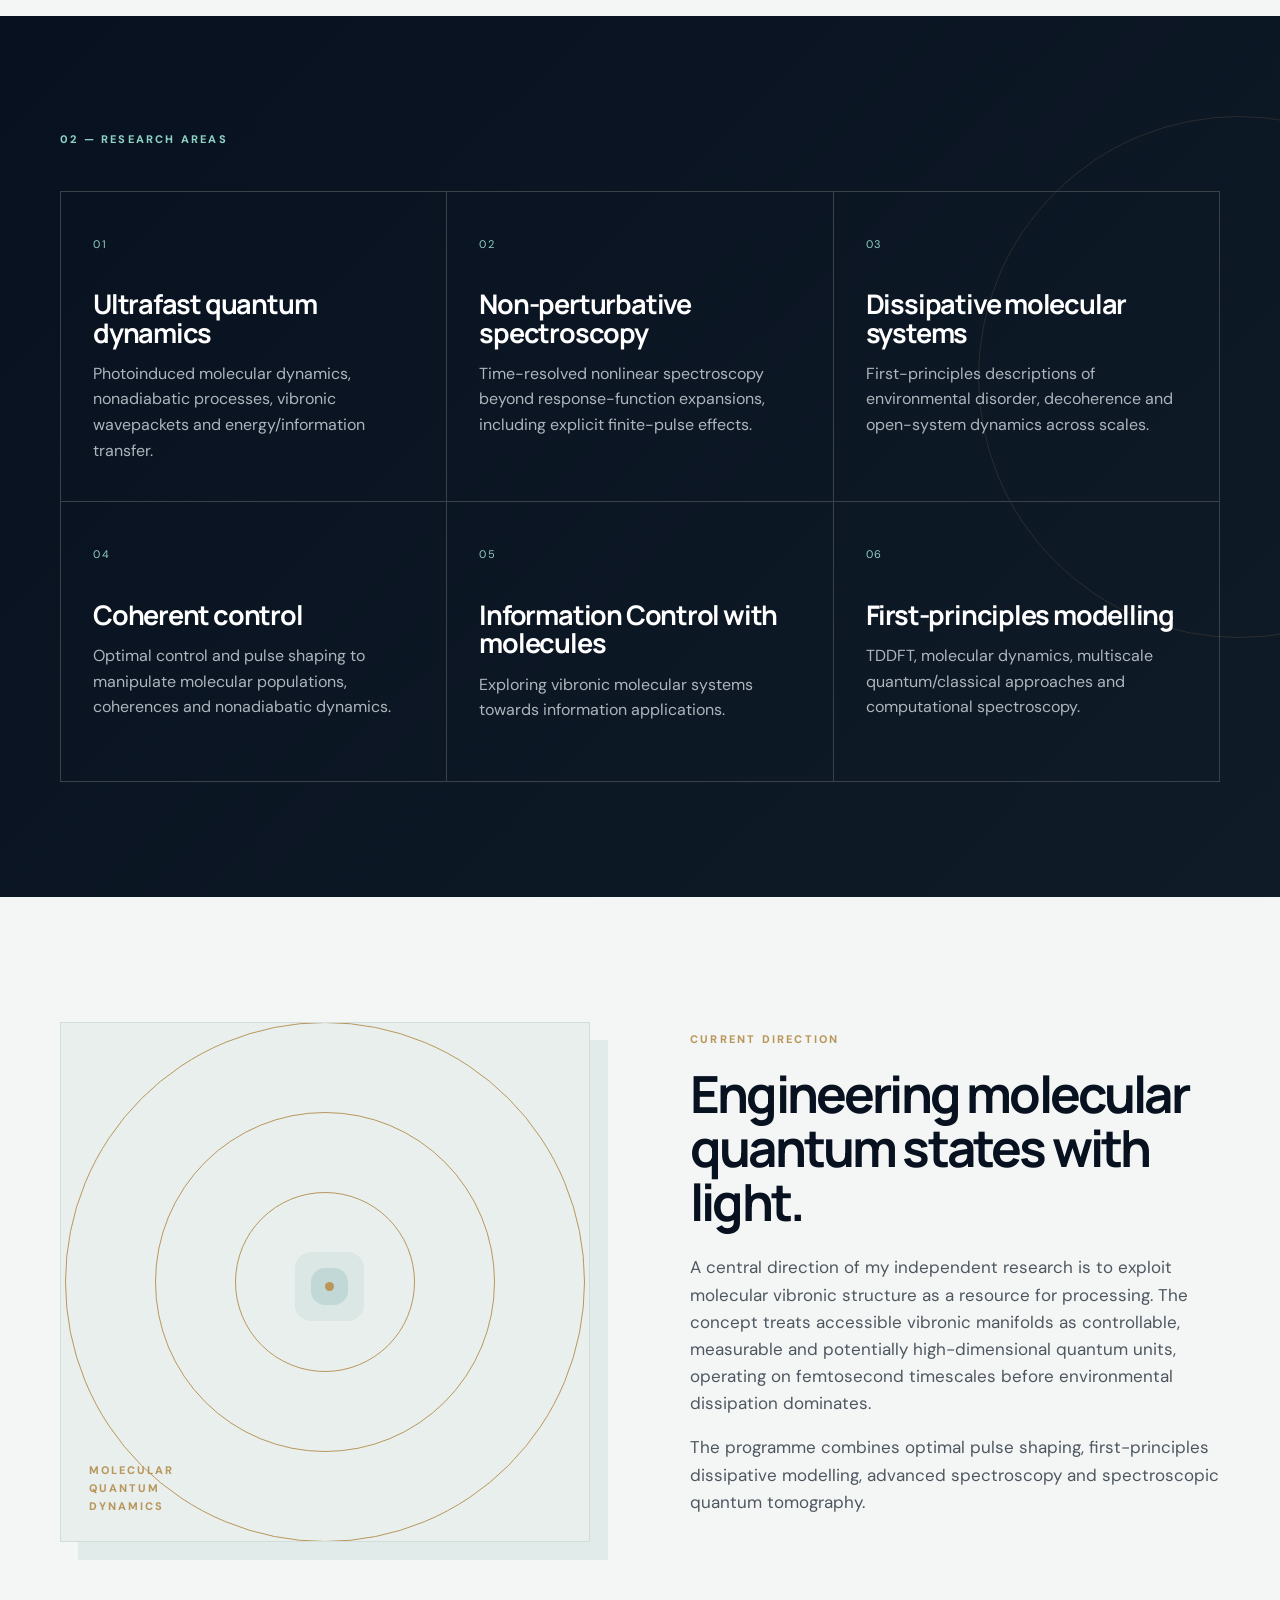
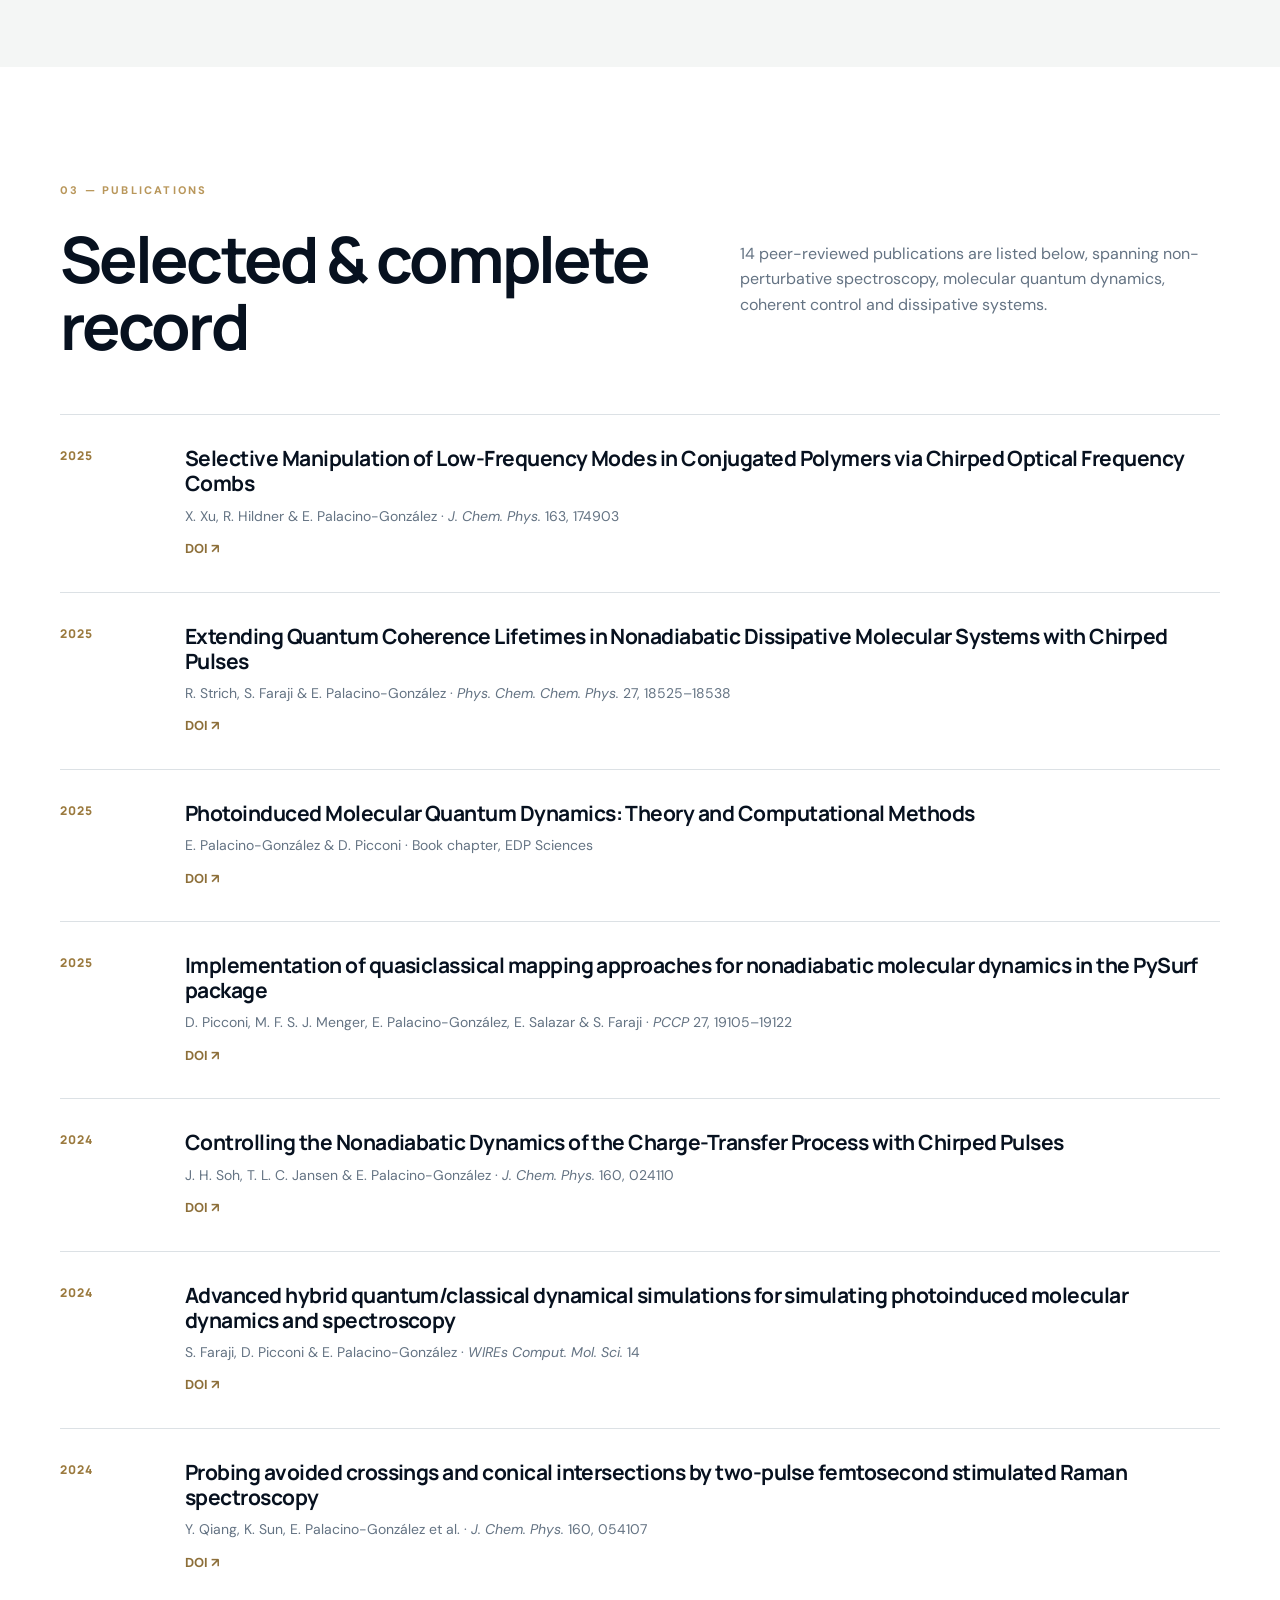
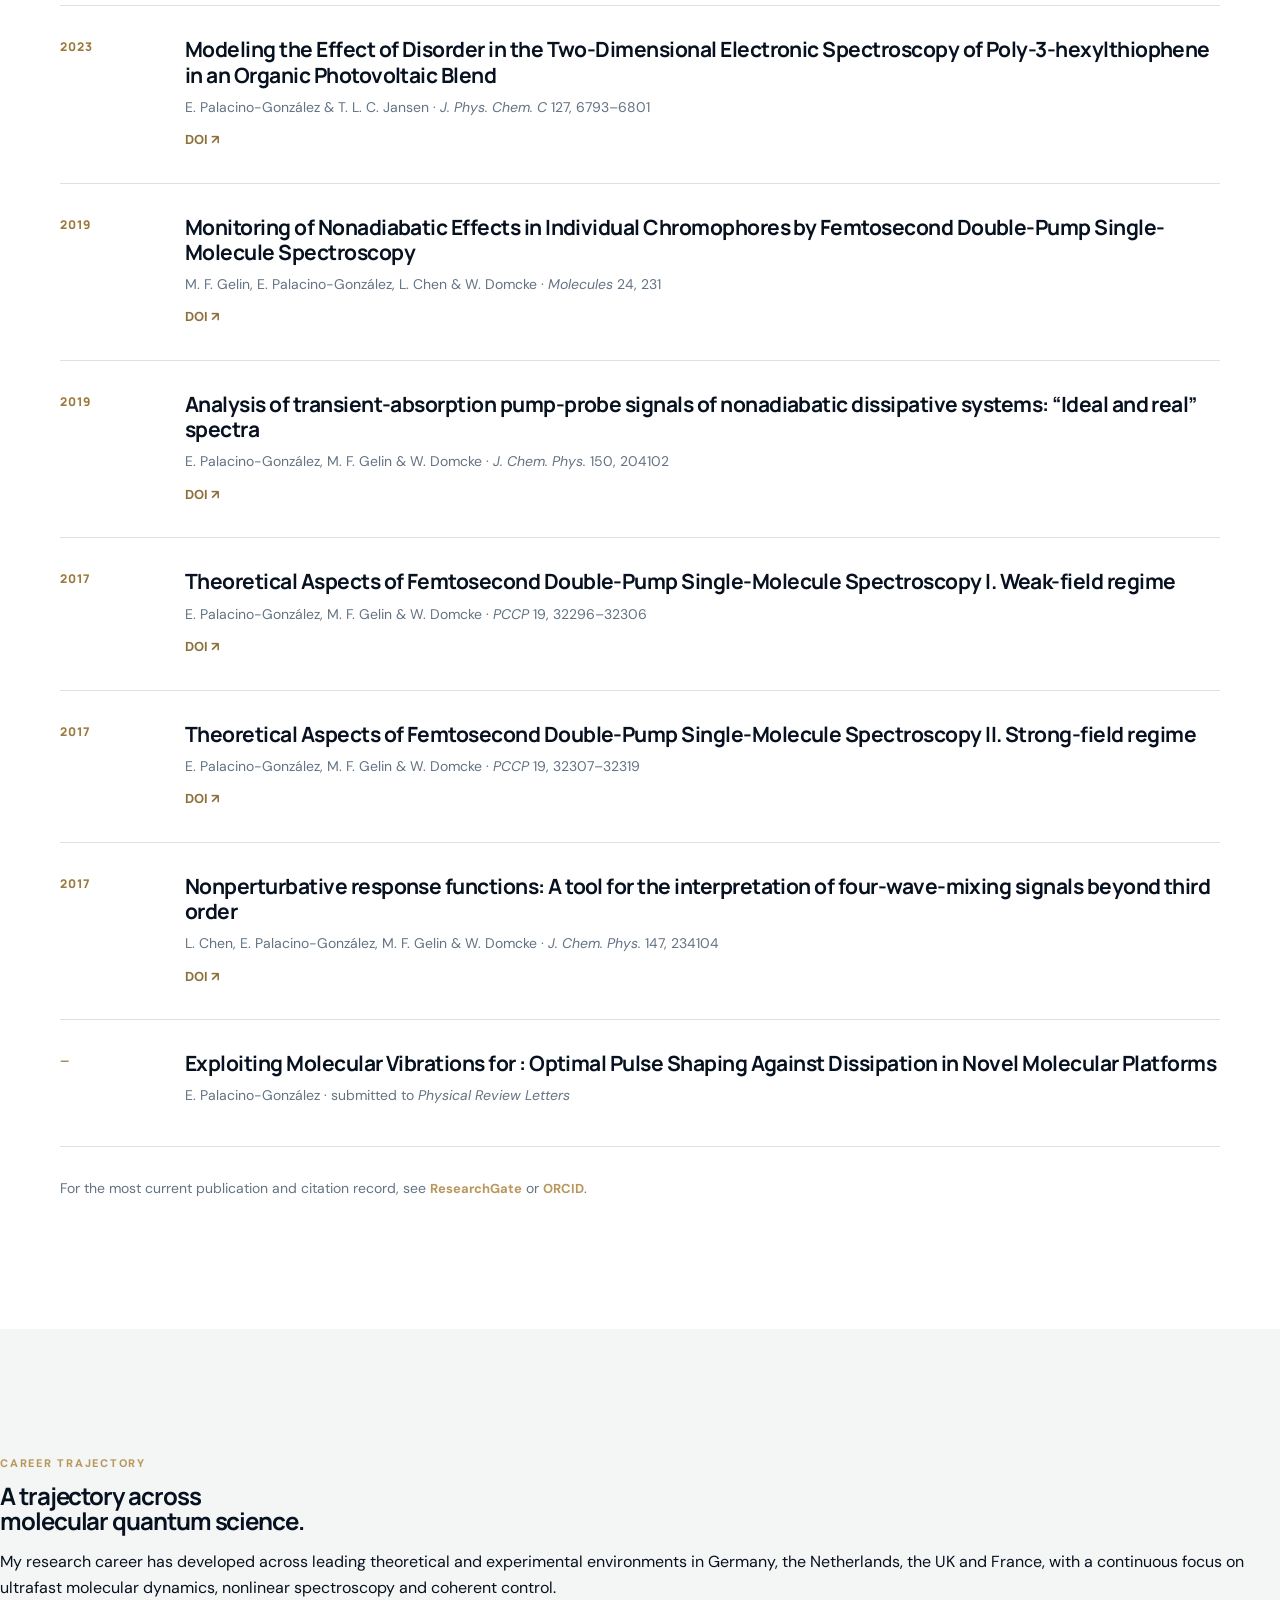
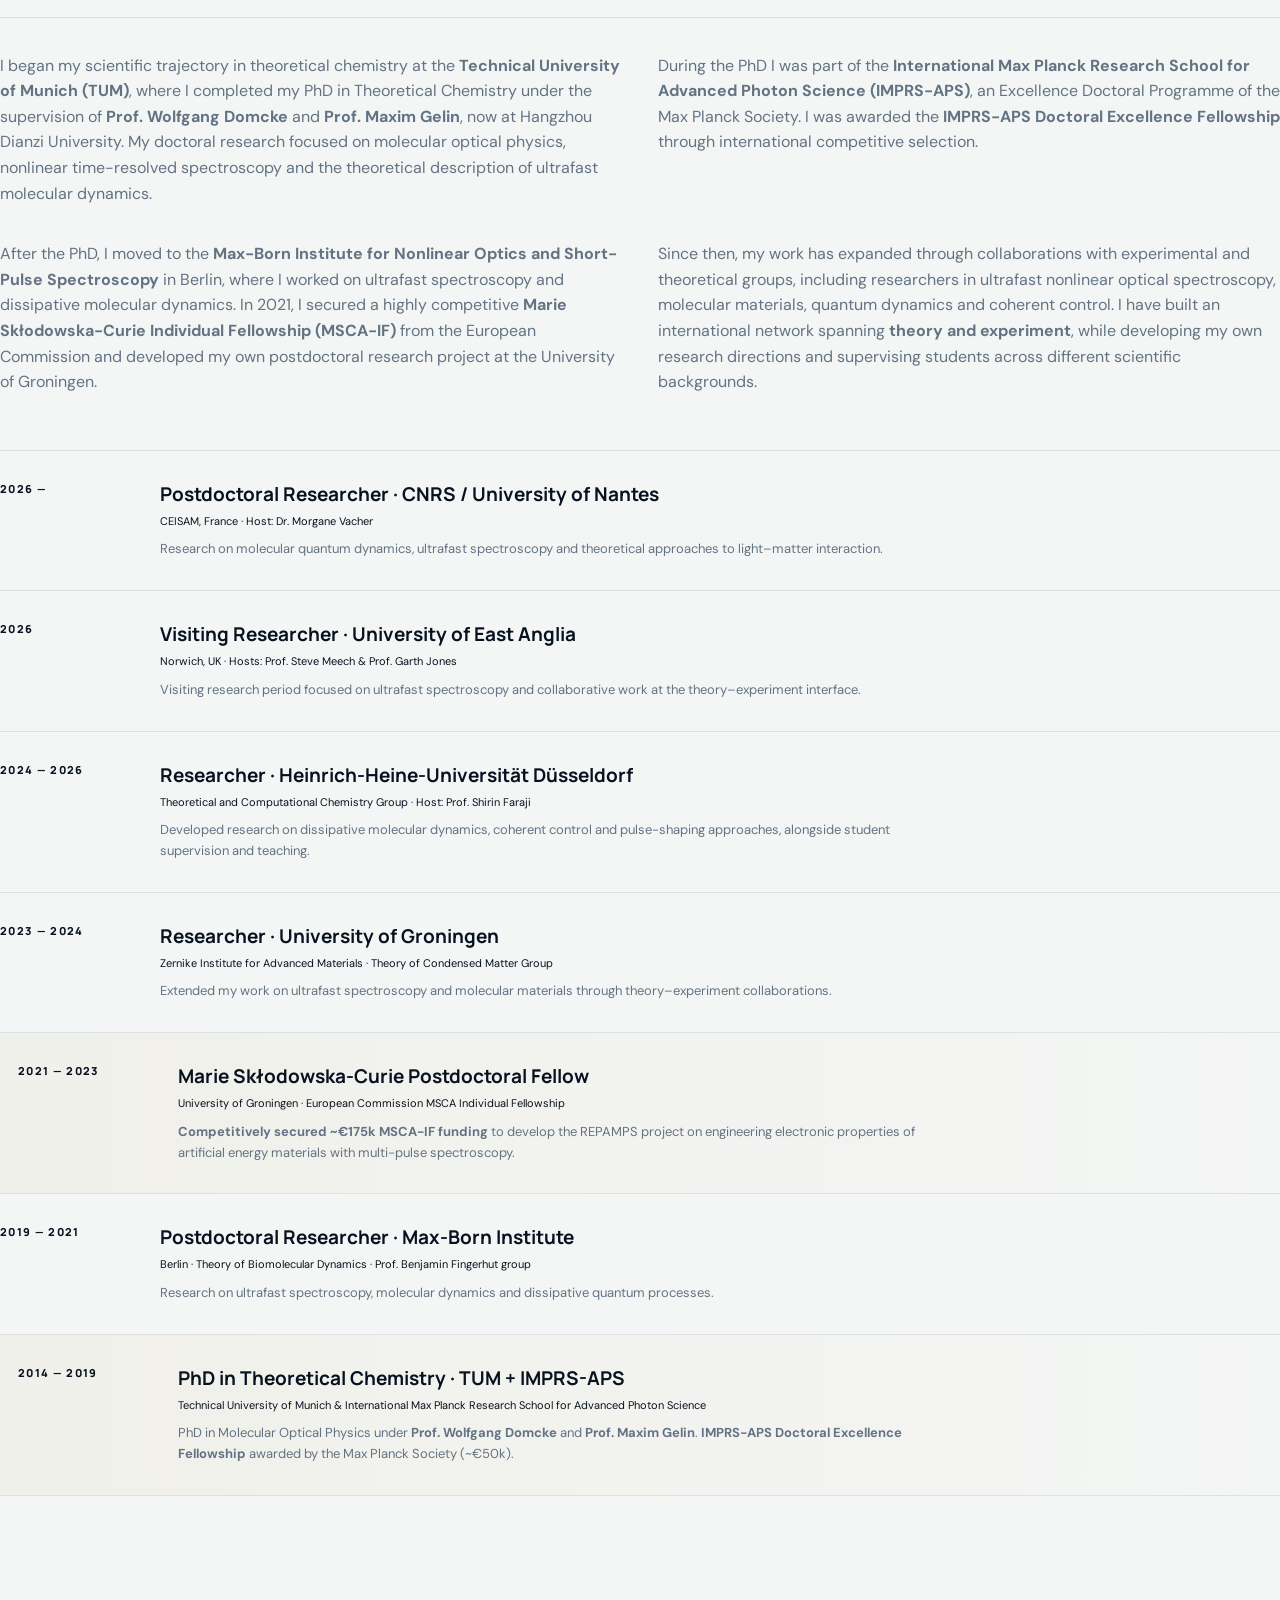
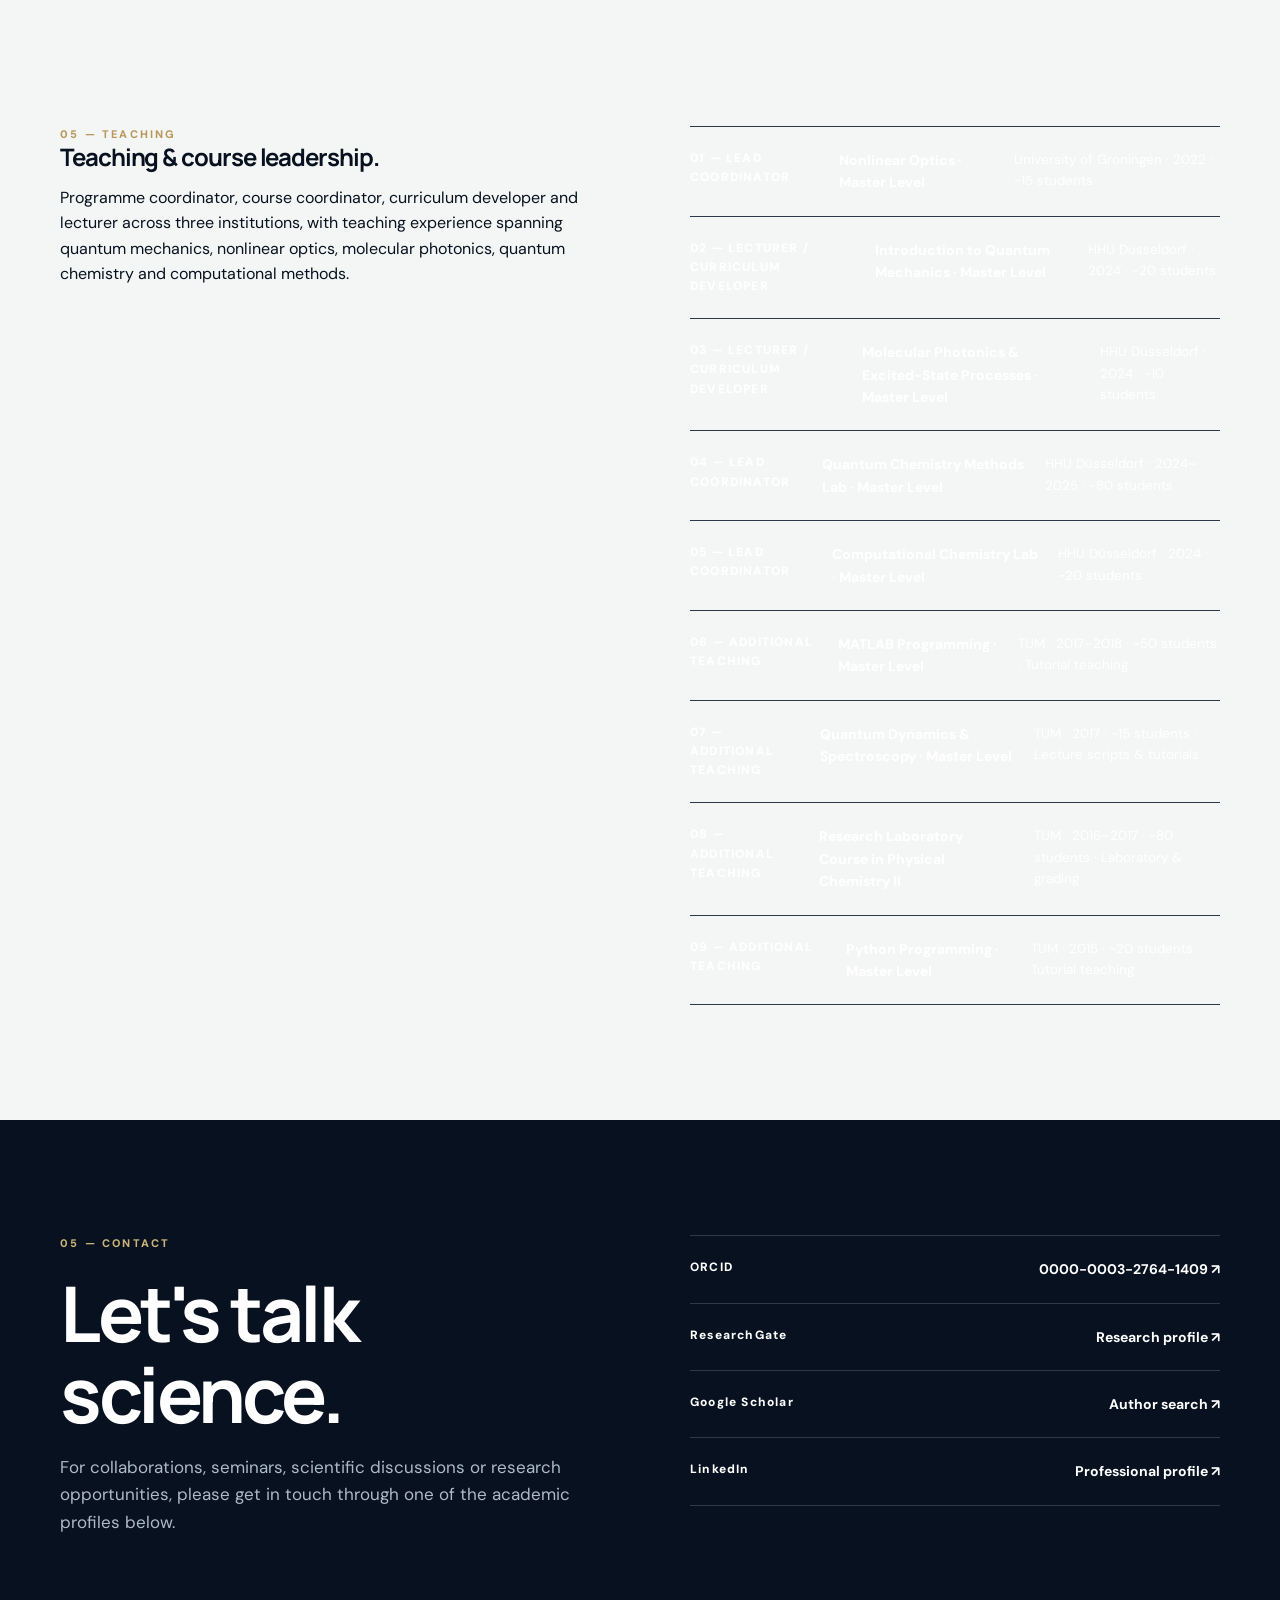
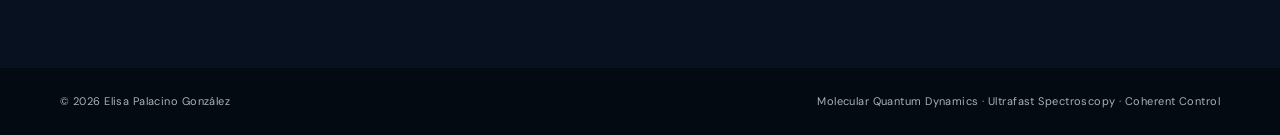
==== commit 1adef35c: "Update index.html" ====
--- a/index.html
+++ b/index.html
@@ -62,7 +62,7 @@
         <article class="card"><span>02</span><h3>Non-perturbative spectroscopy</h3><p>Time-resolved nonlinear spectroscopy beyond response-function expansions, including explicit finite-pulse effects.</p></article>
         <article class="card"><span>03</span><h3>Dissipative molecular systems</h3><p>First-principles descriptions of environmental disorder, decoherence and open-system dynamics across scales.</p></article>
         <article class="card"><span>04</span><h3>Coherent control</h3><p>Optimal control and pulse shaping to manipulate molecular populations, coherences and nonadiabatic dynamics.</p></article>
-        <article class="card"><span>05</span><h3> with molecules</h3><p>Exploring vibronic molecular platforms as high-dimensional  units and routes toward molecular quantum technologies.</p></article>
+        <article class="card"><span>05</span><h3> Information Control with molecules</h3><p>Exploring vibronic molecular systems towards information applications.</p></article>
         <article class="card"><span>06</span><h3>First-principles modelling</h3><p>TDDFT, molecular dynamics, multiscale quantum/classical approaches and computational spectroscopy.</p></article>
       </div>
     </div>
@@ -143,7 +143,79 @@
   </div>
 </section>
 
-
+<section id="Teaching" class="teaching section">
+  <div class="container contact-inner">
+
+    <div>
+      <div class="section-kicker">05 — TEACHING</div>
+      <h2>Teaching &amp; course leadership.</h2>
+      <p>
+        Programme coordinator, course coordinator, curriculum developer and lecturer
+        across three institutions, with teaching experience spanning quantum mechanics,
+        nonlinear optics, molecular photonics, quantum chemistry and computational methods.
+      </p>
+    </div>
+
+    <div class="contact-links">
+
+      <a href="#">
+        <span>01 — LEAD COORDINATOR</span>
+        <b>Nonlinear Optics · Master Level</b>
+        <small>University of Groningen · 2022 · ~15 students</small>
+      </a>
+
+      <a href="#">
+        <span>02 — LECTURER / CURRICULUM DEVELOPER</span>
+        <b>Introduction to Quantum Mechanics · Master Level</b>
+        <small>HHU Düsseldorf · 2024 · ~20 students</small>
+      </a>
+
+      <a href="#">
+        <span>03 — LECTURER / CURRICULUM DEVELOPER</span>
+        <b>Molecular Photonics &amp; Excited-State Processes · Master Level</b>
+        <small>HHU Düsseldorf · 2024 · ~10 students</small>
+      </a>
+
+      <a href="#">
+        <span>04 — LEAD COORDINATOR</span>
+        <b>Quantum Chemistry Methods Lab · Master Level</b>
+        <small>HHU Düsseldorf · 2024–2025 · ~80 students</small>
+      </a>
+
+      <a href="#">
+        <span>05 — LEAD COORDINATOR</span>
+        <b>Computational Chemistry Lab · Master Level</b>
+        <small>HHU Düsseldorf · 2024 · ~20 students</small>
+      </a>
+
+      <a href="#">
+        <span>06 — ADDITIONAL TEACHING</span>
+        <b>MATLAB Programming · Master Level</b>
+        <small>TUM · 2017–2018 · ~50 students · Tutorial teaching</small>
+      </a>
+
+      <a href="#">
+        <span>07 — ADDITIONAL TEACHING</span>
+        <b>Quantum Dynamics &amp; Spectroscopy · Master Level</b>
+        <small>TUM · 2017 · ~15 students · Lecture scripts &amp; tutorials</small>
+      </a>
+
+      <a href="#">
+        <span>08 — ADDITIONAL TEACHING</span>
+        <b>Research Laboratory Course in Physical Chemistry II</b>
+        <small>TUM · 2016–2017 · ~80 students · Laboratory &amp; grading</small>
+      </a>
+
+      <a href="#">
+        <span>09 — ADDITIONAL TEACHING</span>
+        <b>Python Programming · Master Level</b>
+        <small>TUM · 2015 · ~20 students · Tutorial teaching</small>
+      </a>
+
+    </div>
+  </div>
+</section>
+  
   <section id="contact" class="contact section">
     <div class="container contact-inner"><div><div class="section-kicker">05 — CONTACT</div><h2>Let's talk science.</h2><p>For collaborations, seminars, scientific discussions or research opportunities, please get in touch through one of the academic profiles below.</p></div><div class="contact-links"><a href="https://orcid.org/0000-0003-2764-1409" target="_blank" rel="noopener"><span>ORCID</span><b>0000-0003-2764-1409 ↗</b></a><a href="https://www.researchgate.net/profile/Elisa-Palacino-Gonzalez-2" target="_blank" rel="noopener"><span>ResearchGate</span><b>Research profile ↗</b></a><a href="https://scholar.google.com/citations?view_op=search_authors&mauthors=Elisa+Palacino+Gonzalez" target="_blank" rel="noopener"><span>Google Scholar</span><b>Author search ↗</b></a><a href="https://www.linkedin.com/search/results/people/?keywords=Elisa%20Palacino%20Gonzalez" target="_blank" rel="noopener"><span>LinkedIn</span><b>Professional profile ↗</b></a></div></div>
   </section>
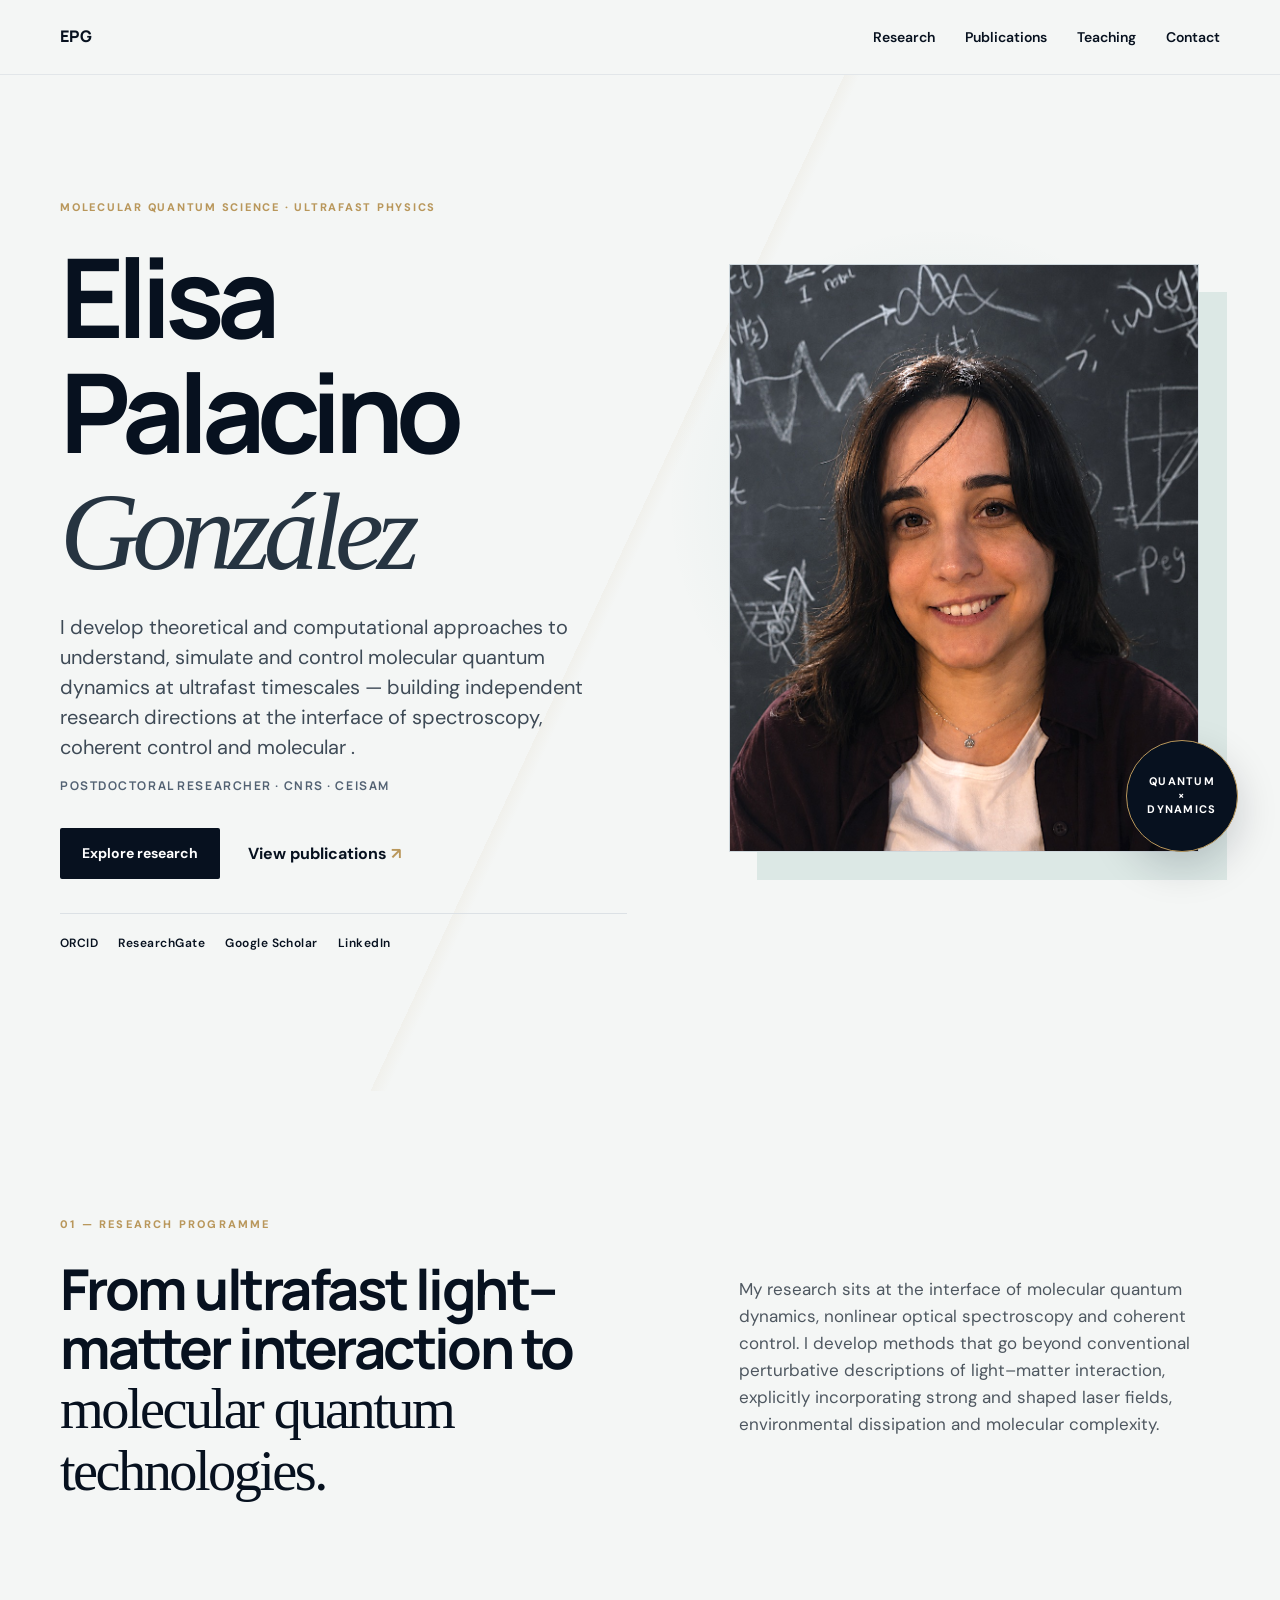
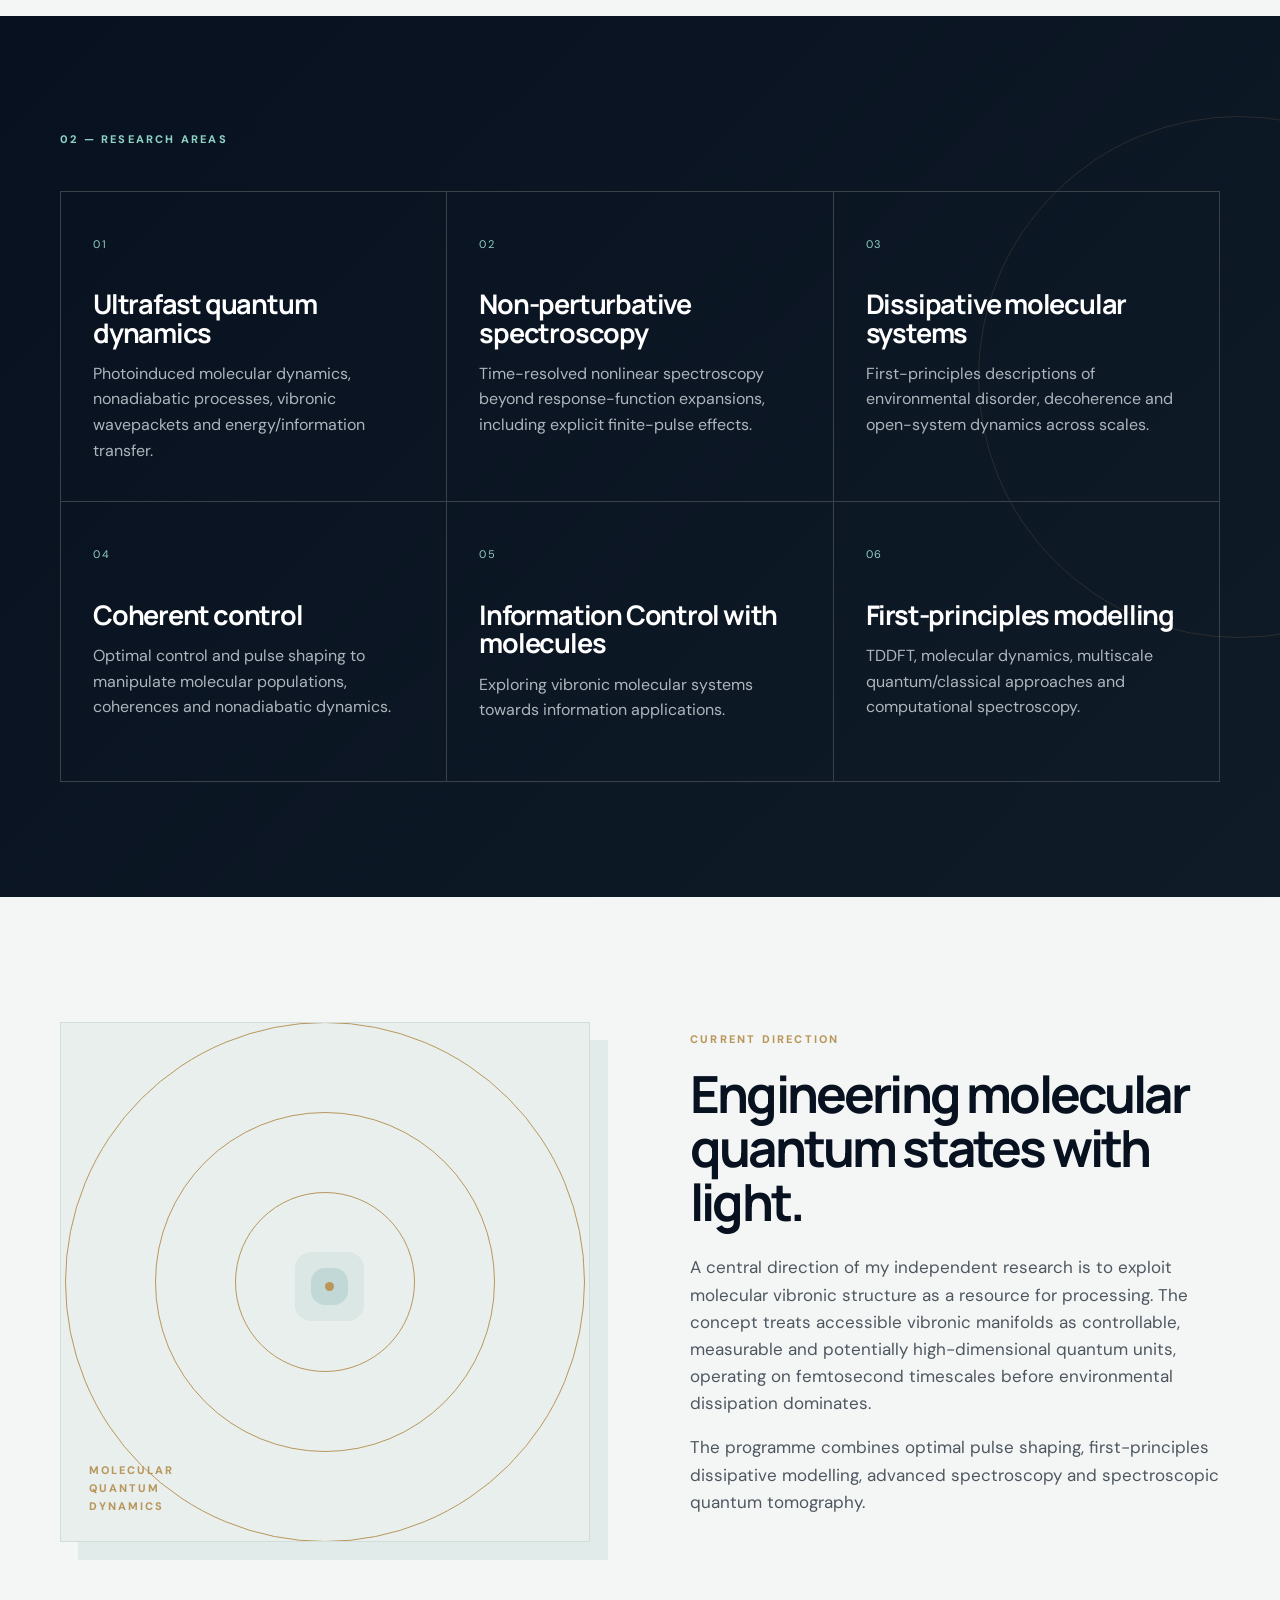
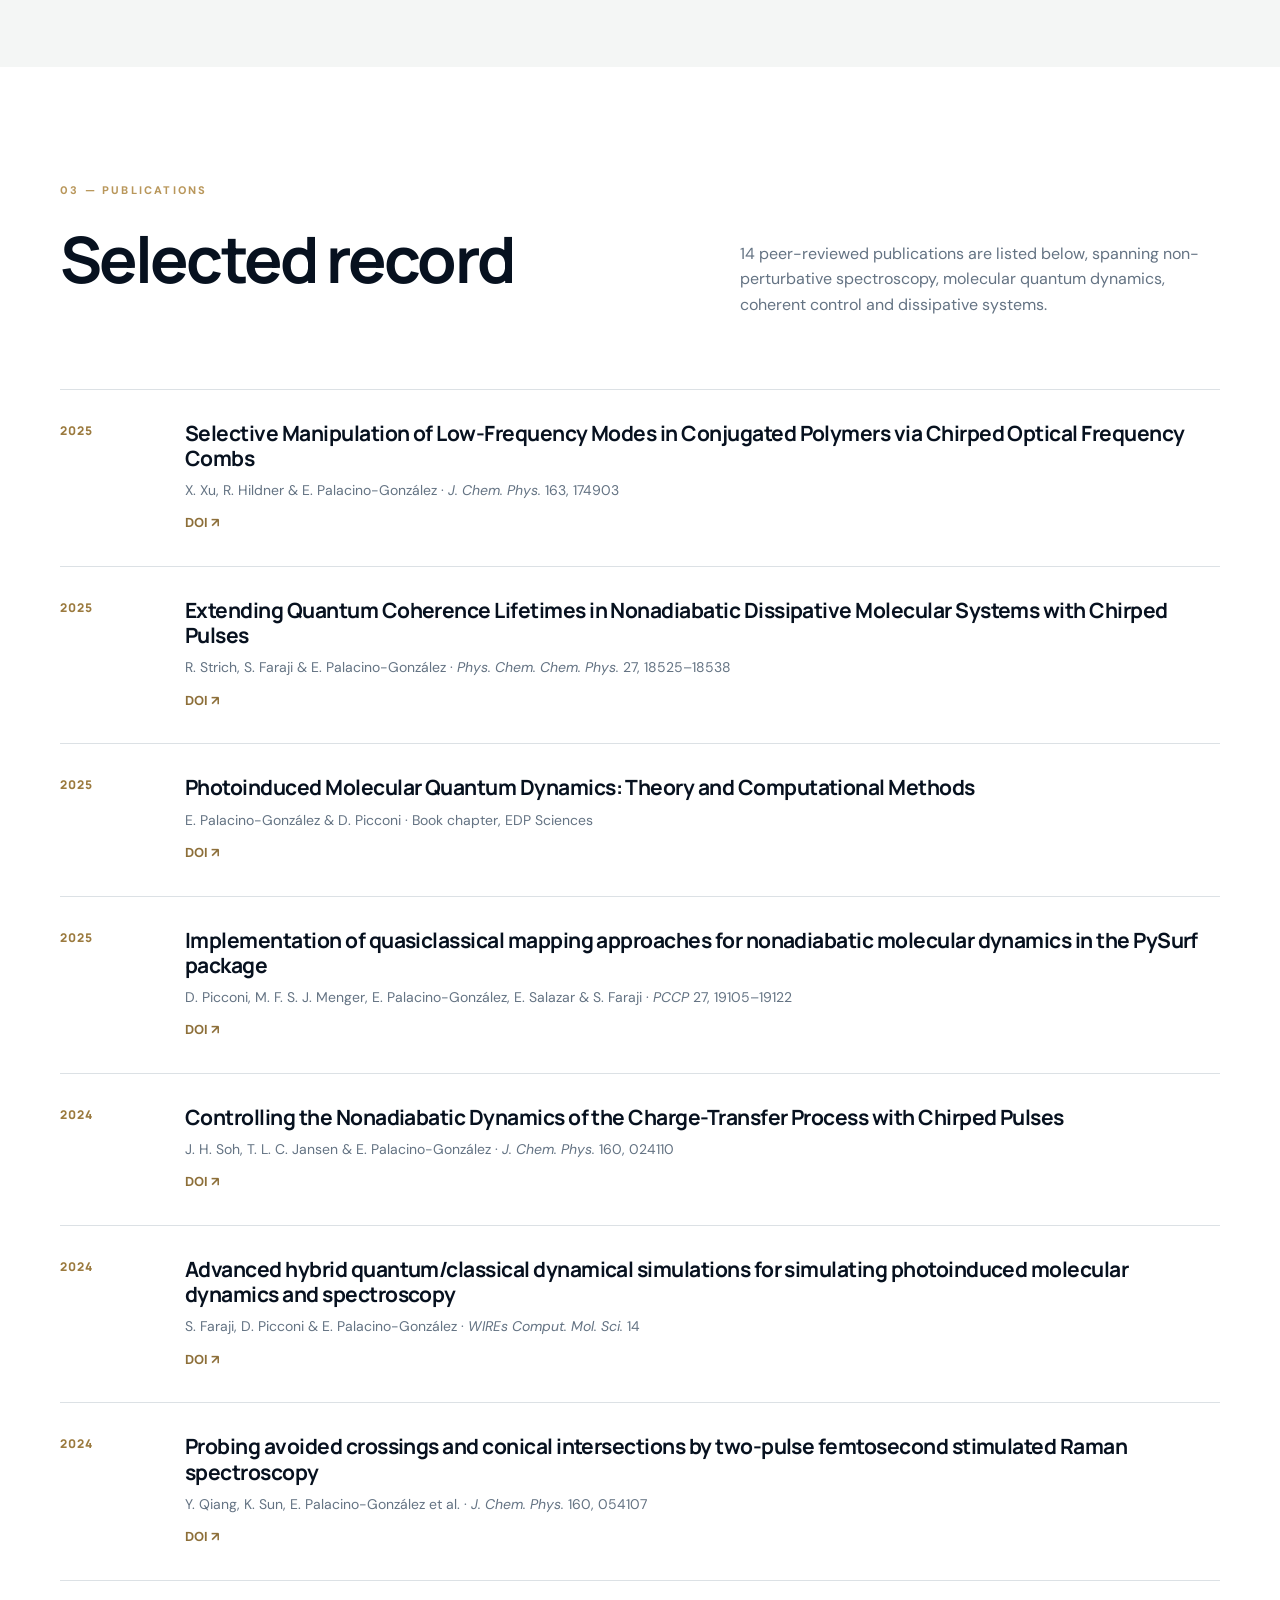
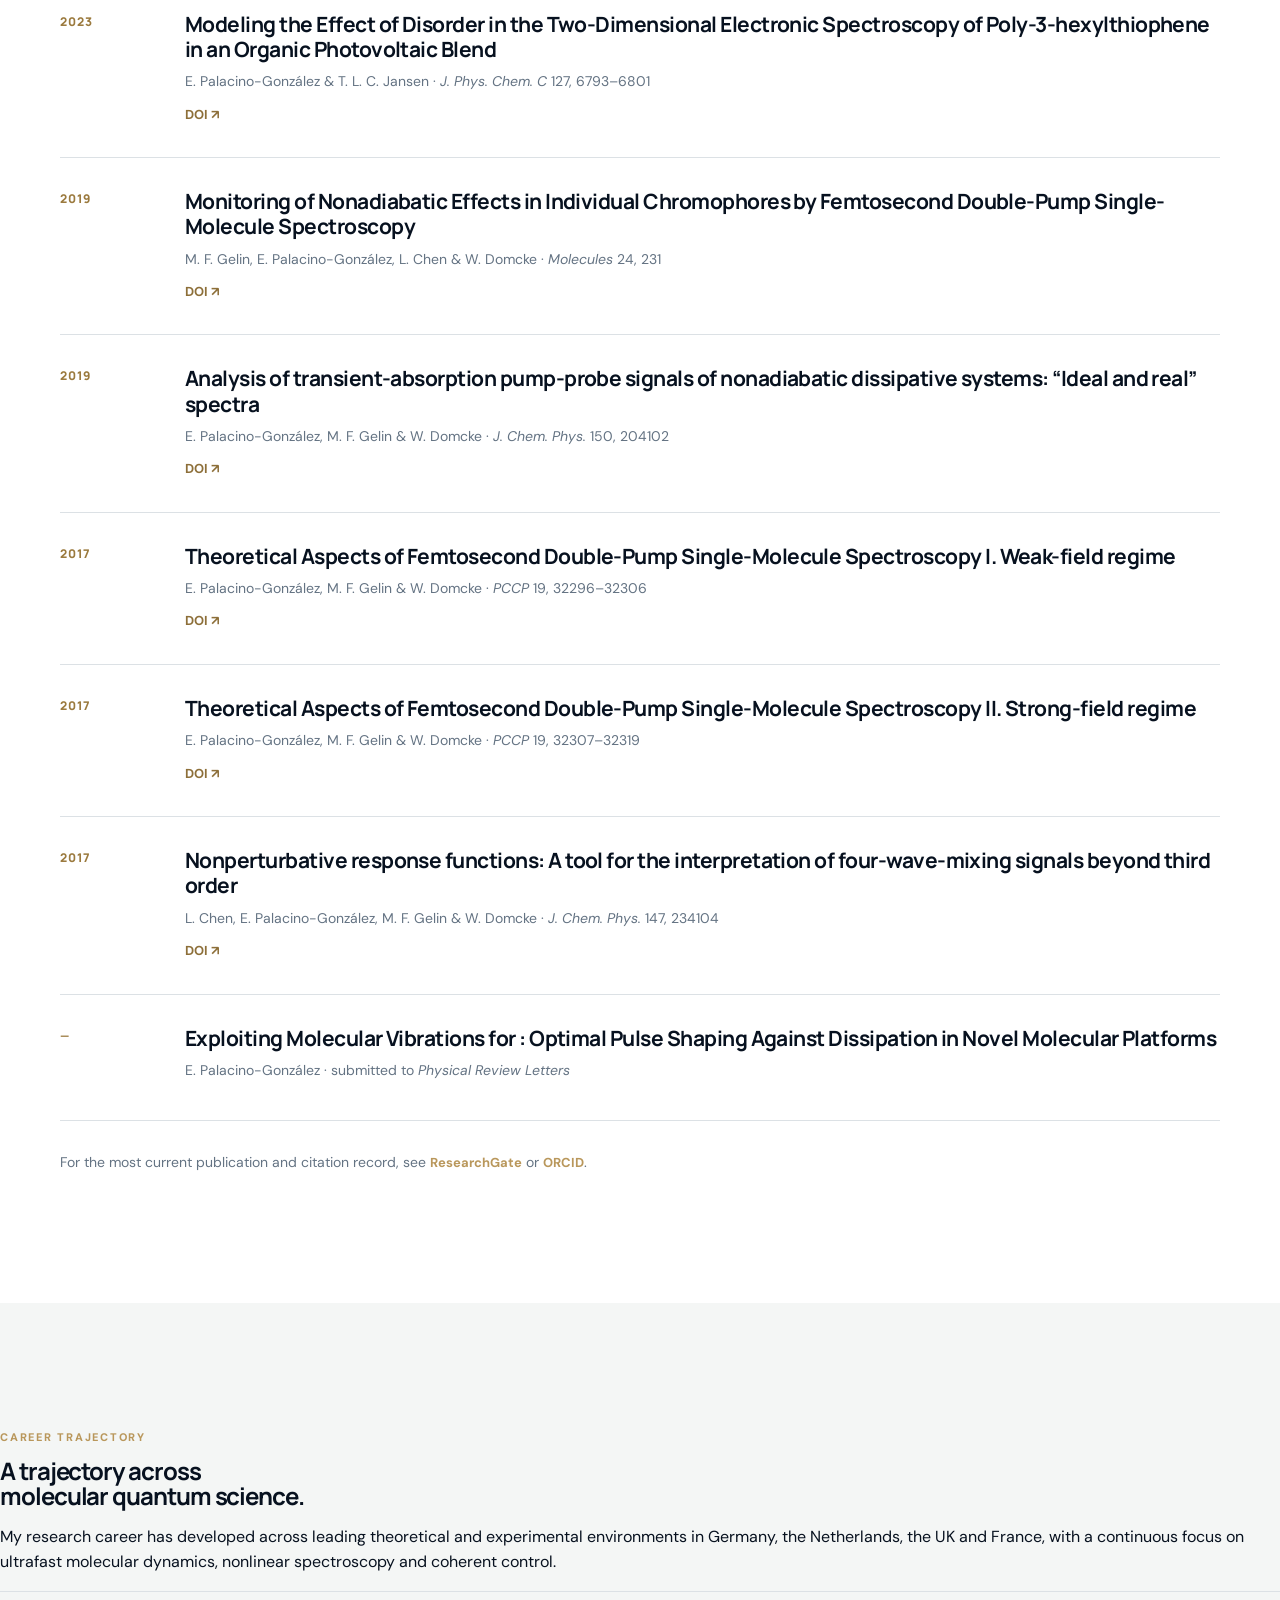
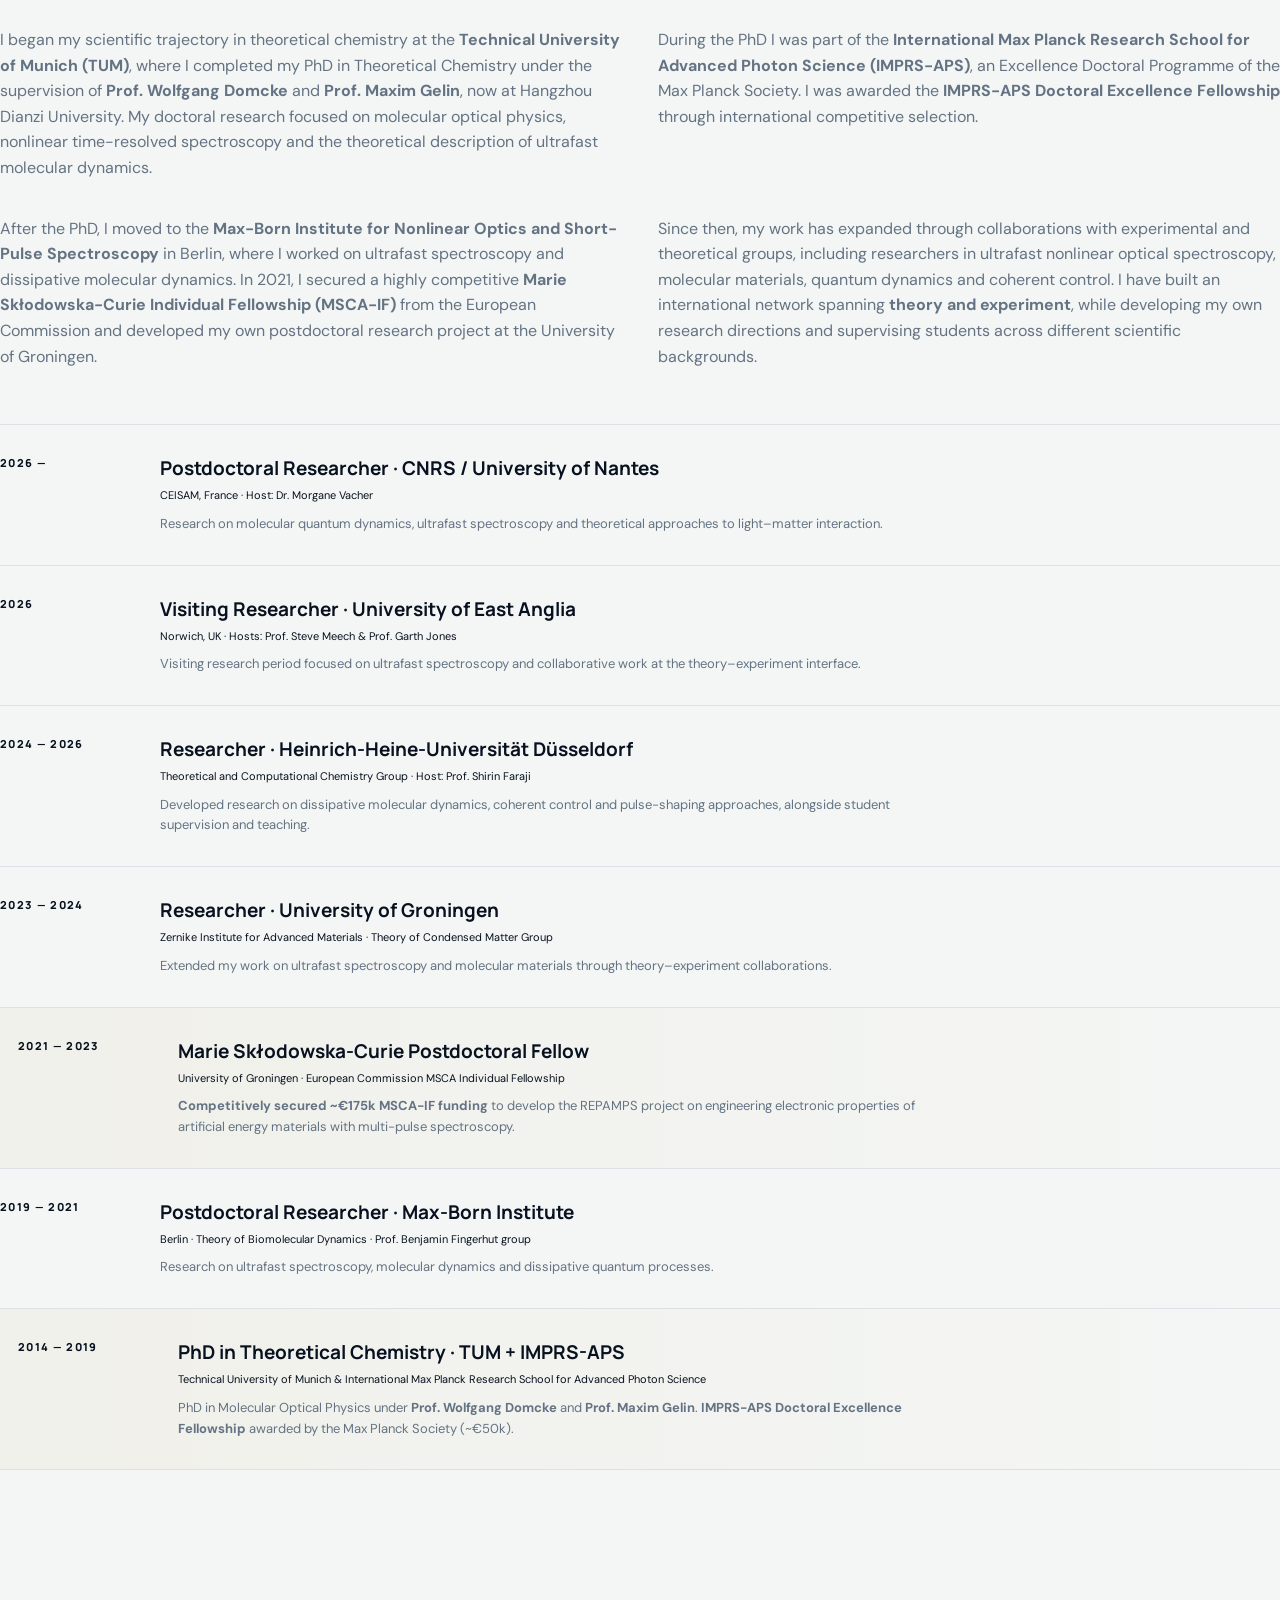
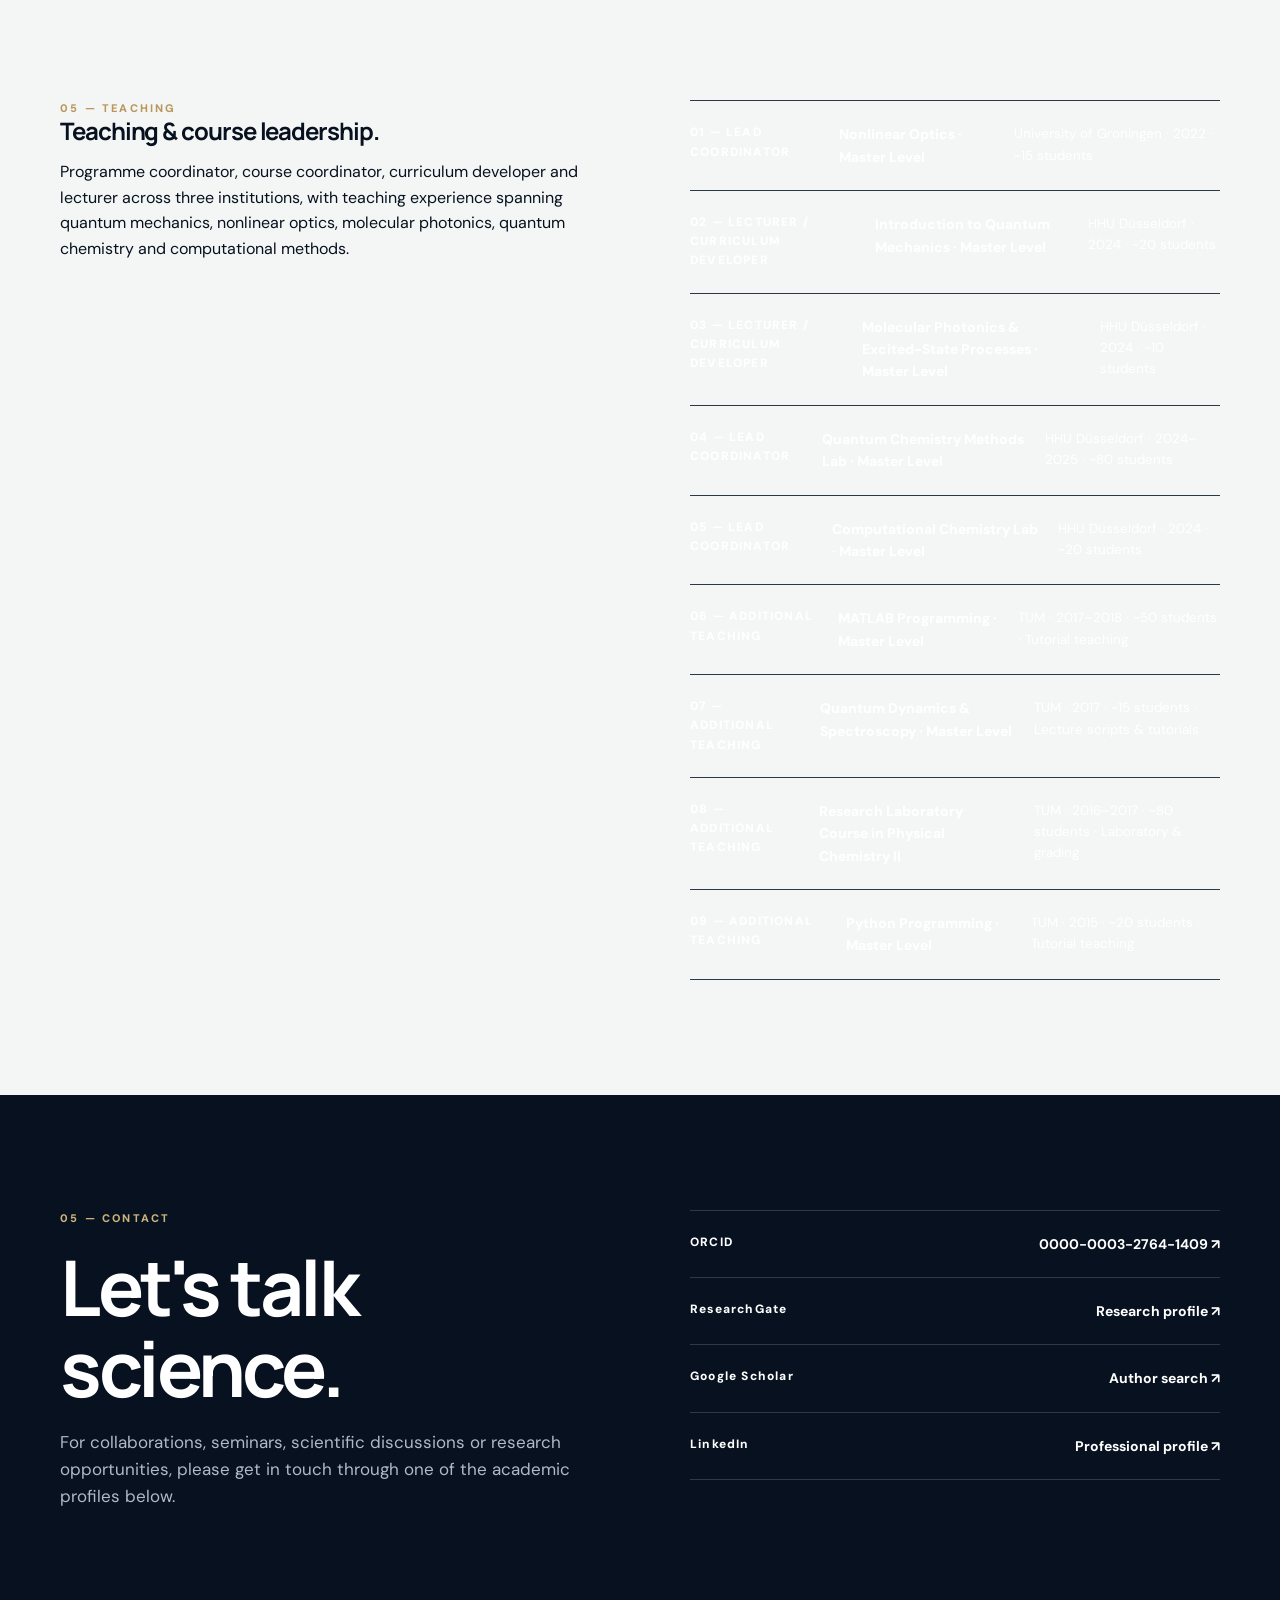
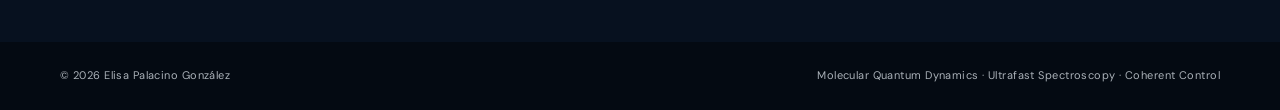
==== commit 5ae59221: "Update index.html" ====
--- a/index.html
+++ b/index.html
@@ -76,7 +76,7 @@
   <section id="publications" class="publications section">
     <div class="container">
       <div class="section-kicker">03 — PUBLICATIONS</div>
-      <div class="pub-head"><h2>Selected &amp; complete record</h2><p>14 peer-reviewed publications are listed below, spanning non-perturbative spectroscopy, molecular quantum dynamics, coherent control and dissipative systems.</p></div>
+      <div class="pub-head"><h2>Selected record</h2><p>14 peer-reviewed publications are listed below, spanning non-perturbative spectroscopy, molecular quantum dynamics, coherent control and dissipative systems.</p></div>
       <div class="pub-list">
         <article class="pub"><div class="year">2025</div><div><h3>Selective Manipulation of Low-Frequency Modes in Conjugated Polymers via Chirped Optical Frequency Combs</h3><p>X. Xu, R. Hildner &amp; E. Palacino-González · <em>J. Chem. Phys.</em> 163, 174903</p><a href="https://doi.org/10.1063/5.0294970" target="_blank" rel="noopener">DOI ↗</a></div></article>
         <article class="pub"><div class="year">2025</div><div><h3>Extending Quantum Coherence Lifetimes in Nonadiabatic Dissipative Molecular Systems with Chirped Pulses</h3><p>R. Strich, S. Faraji &amp; E. Palacino-González · <em>Phys. Chem. Chem. Phys.</em> 27, 18525–18538</p><a href="https://doi.org/10.1039/D5CP01684C" target="_blank" rel="noopener">DOI ↗</a></div></article>
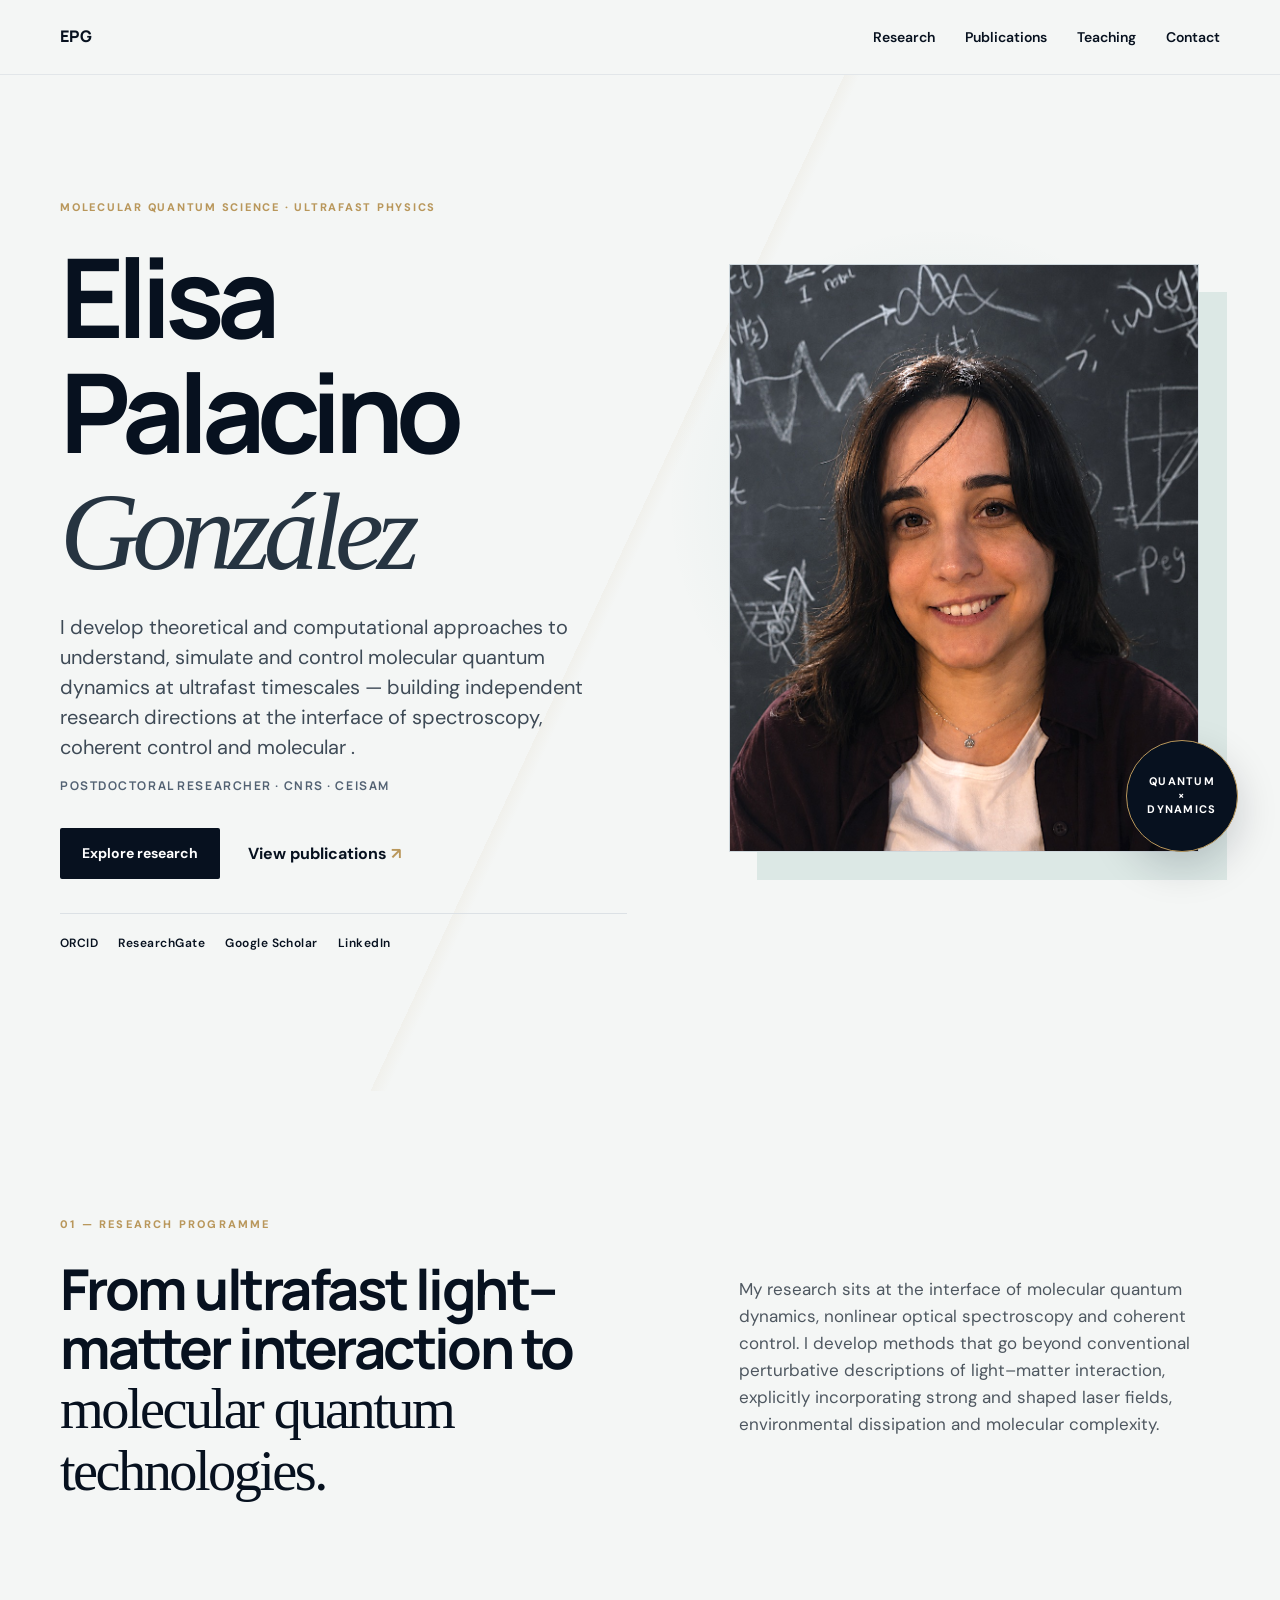
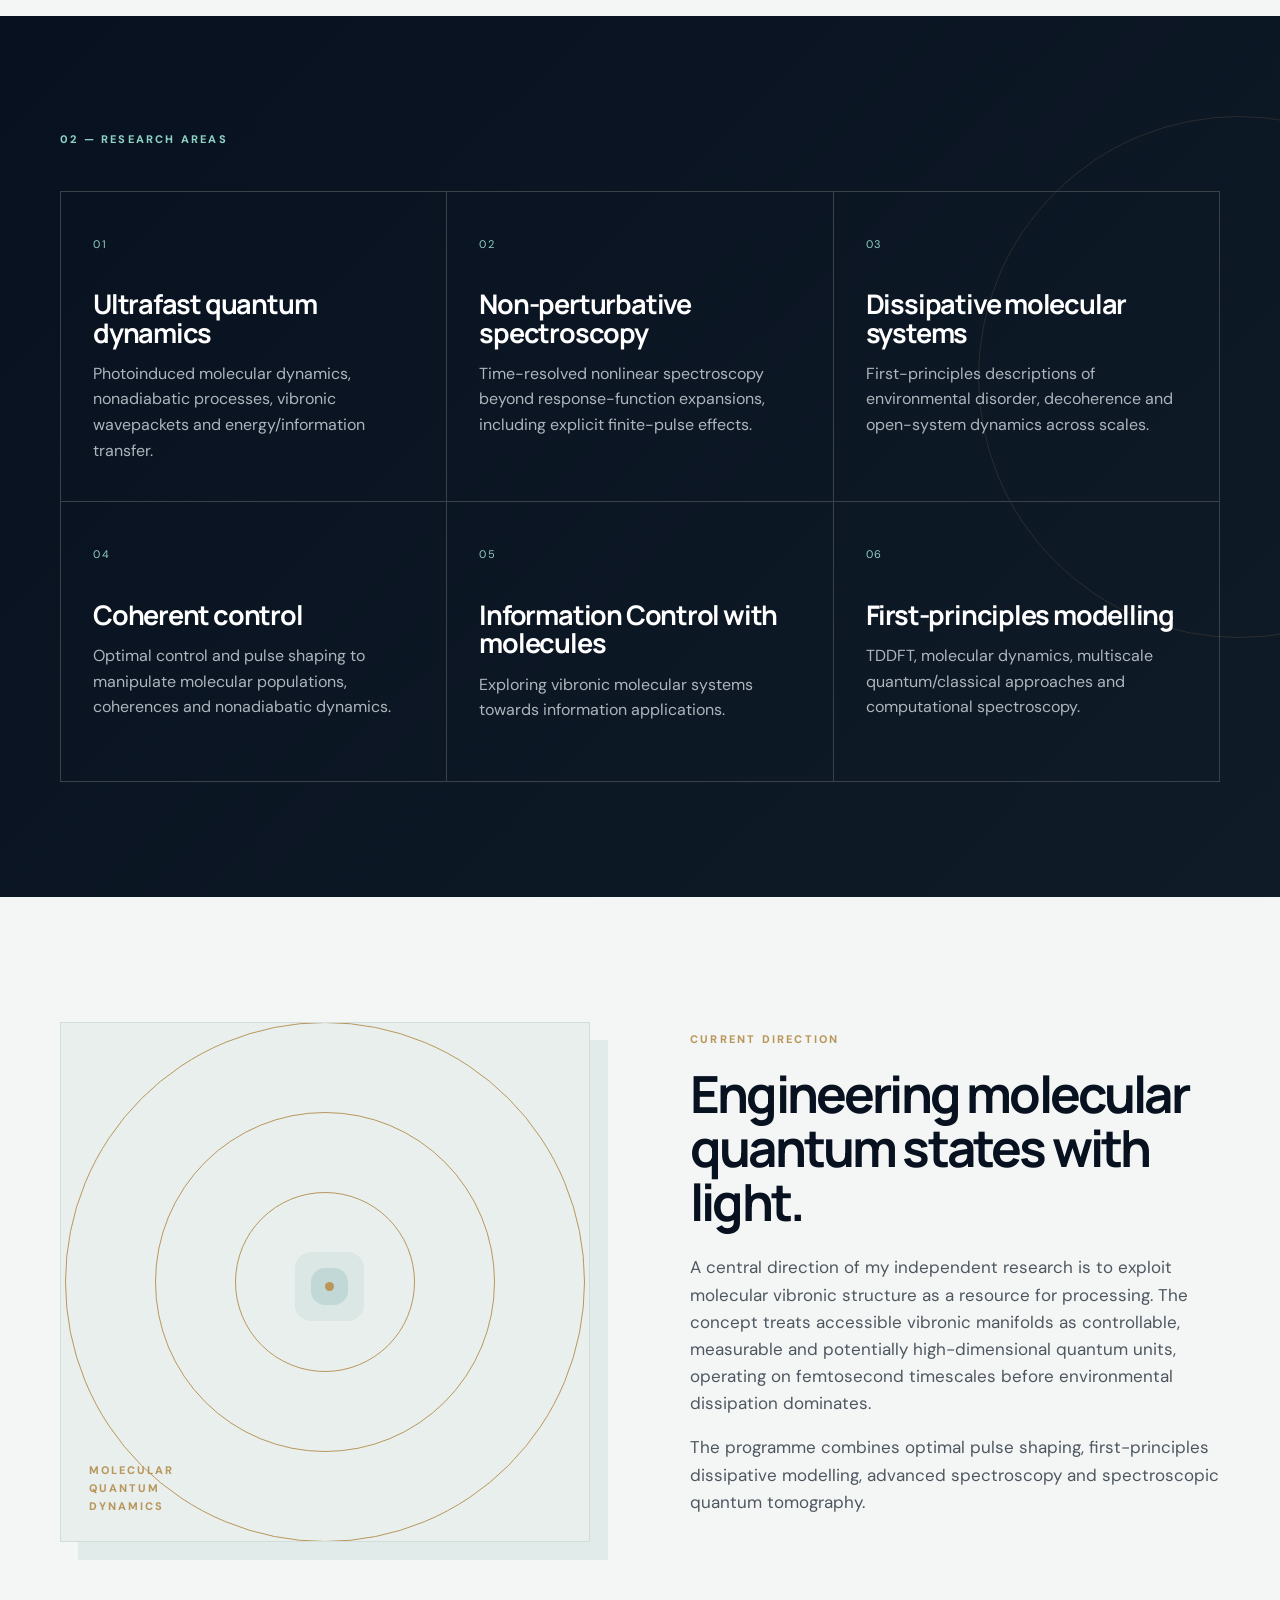
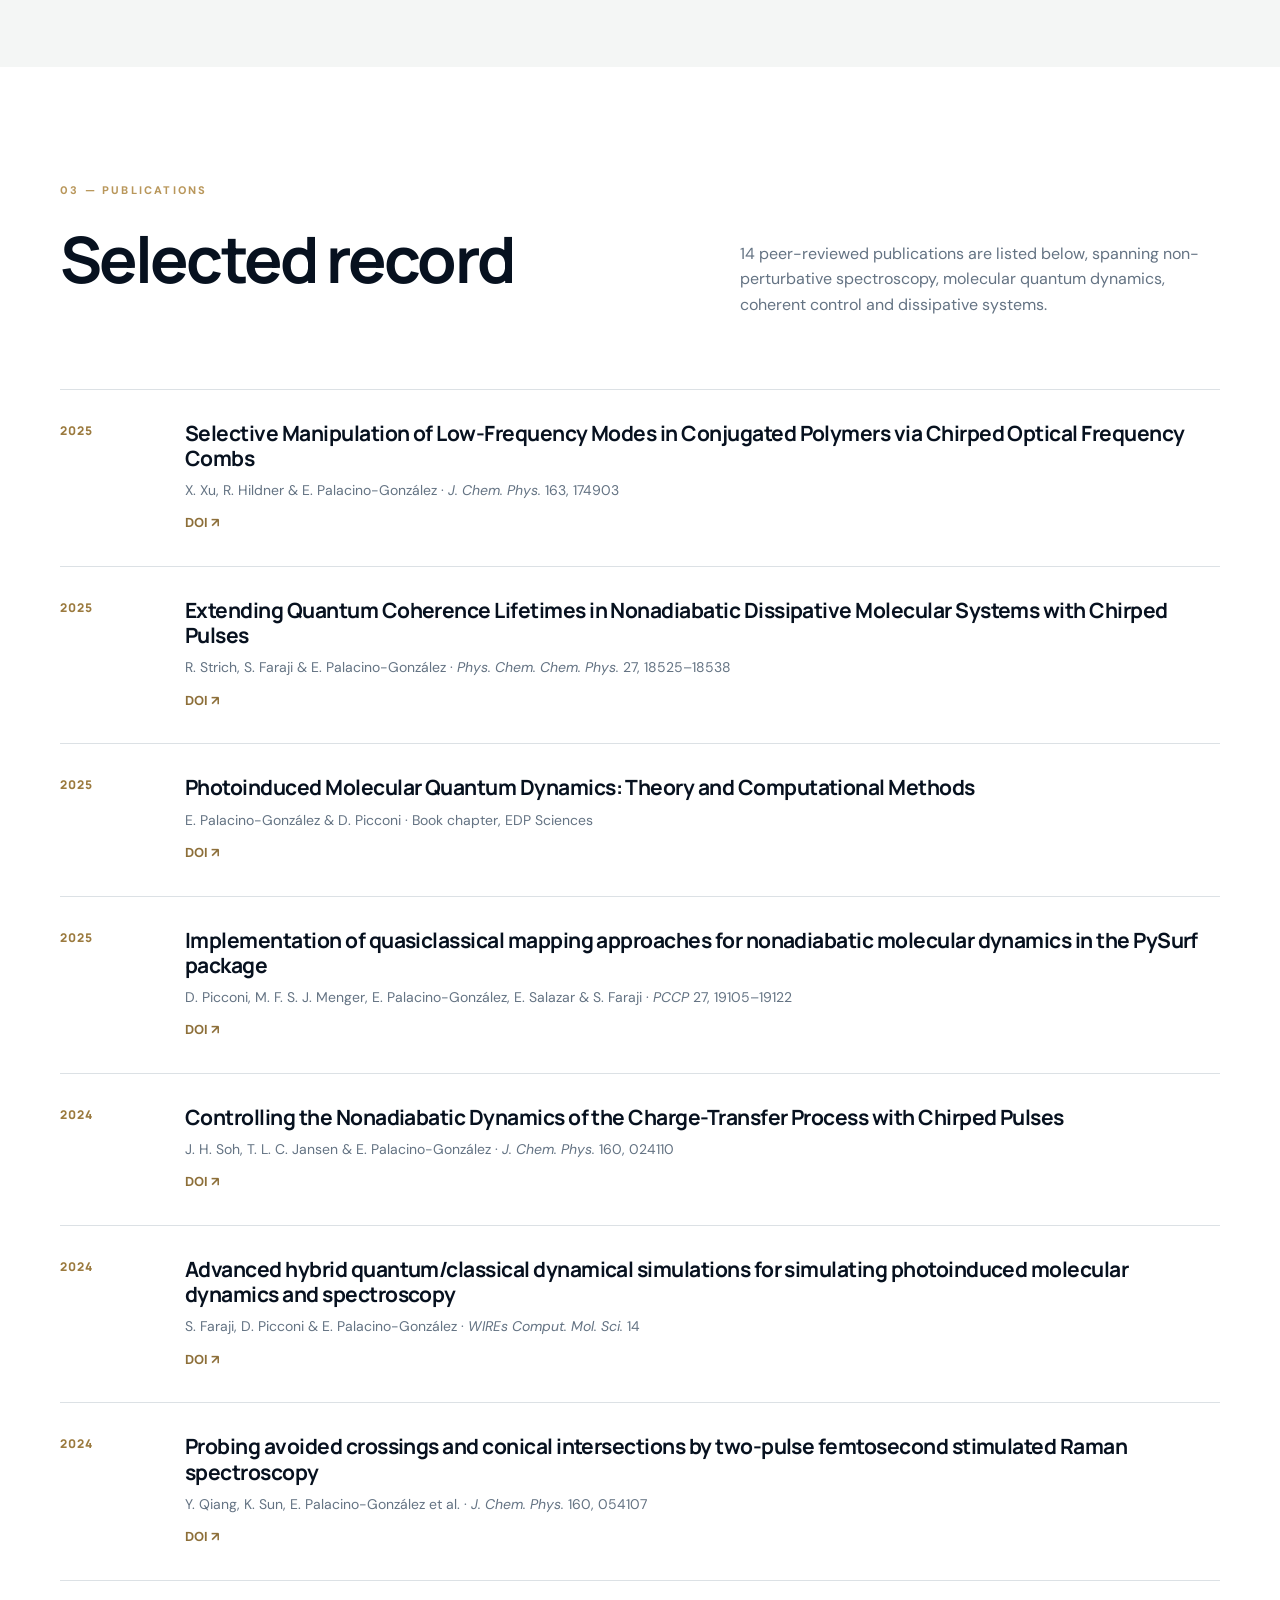
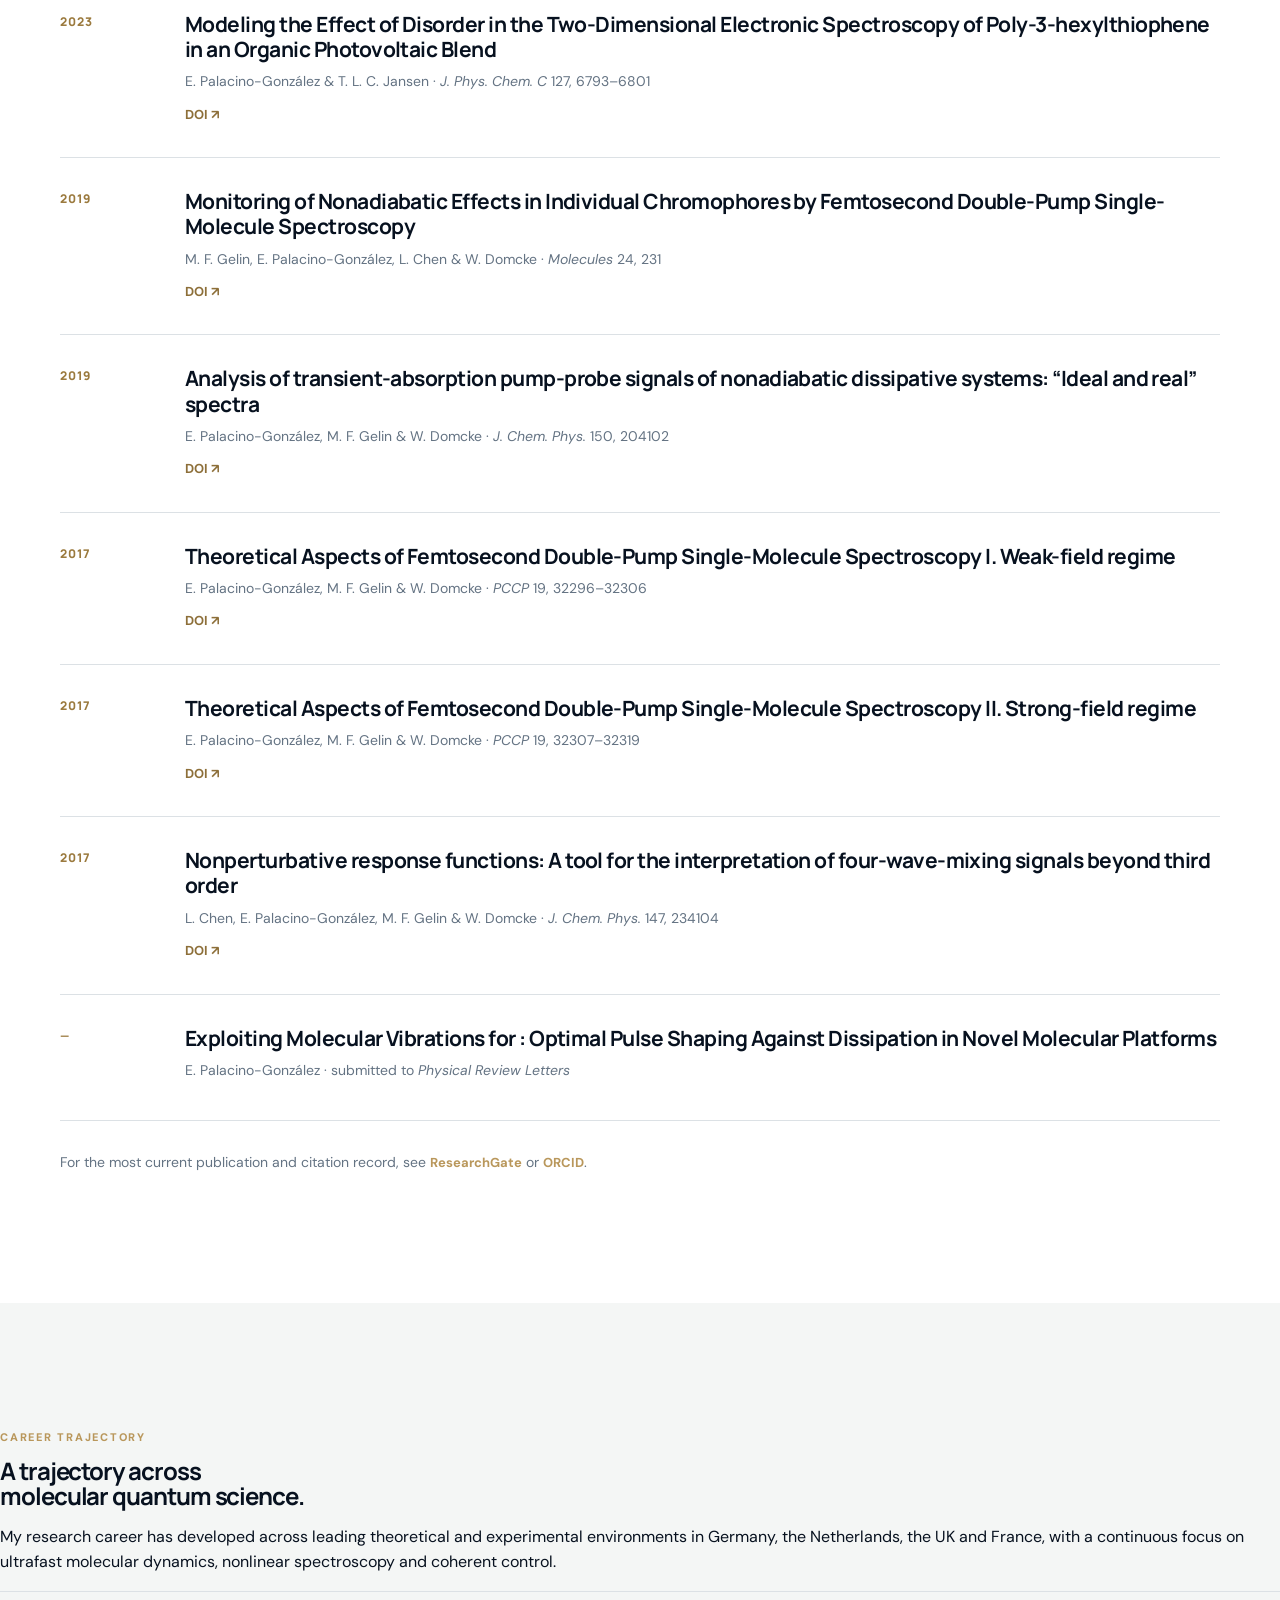
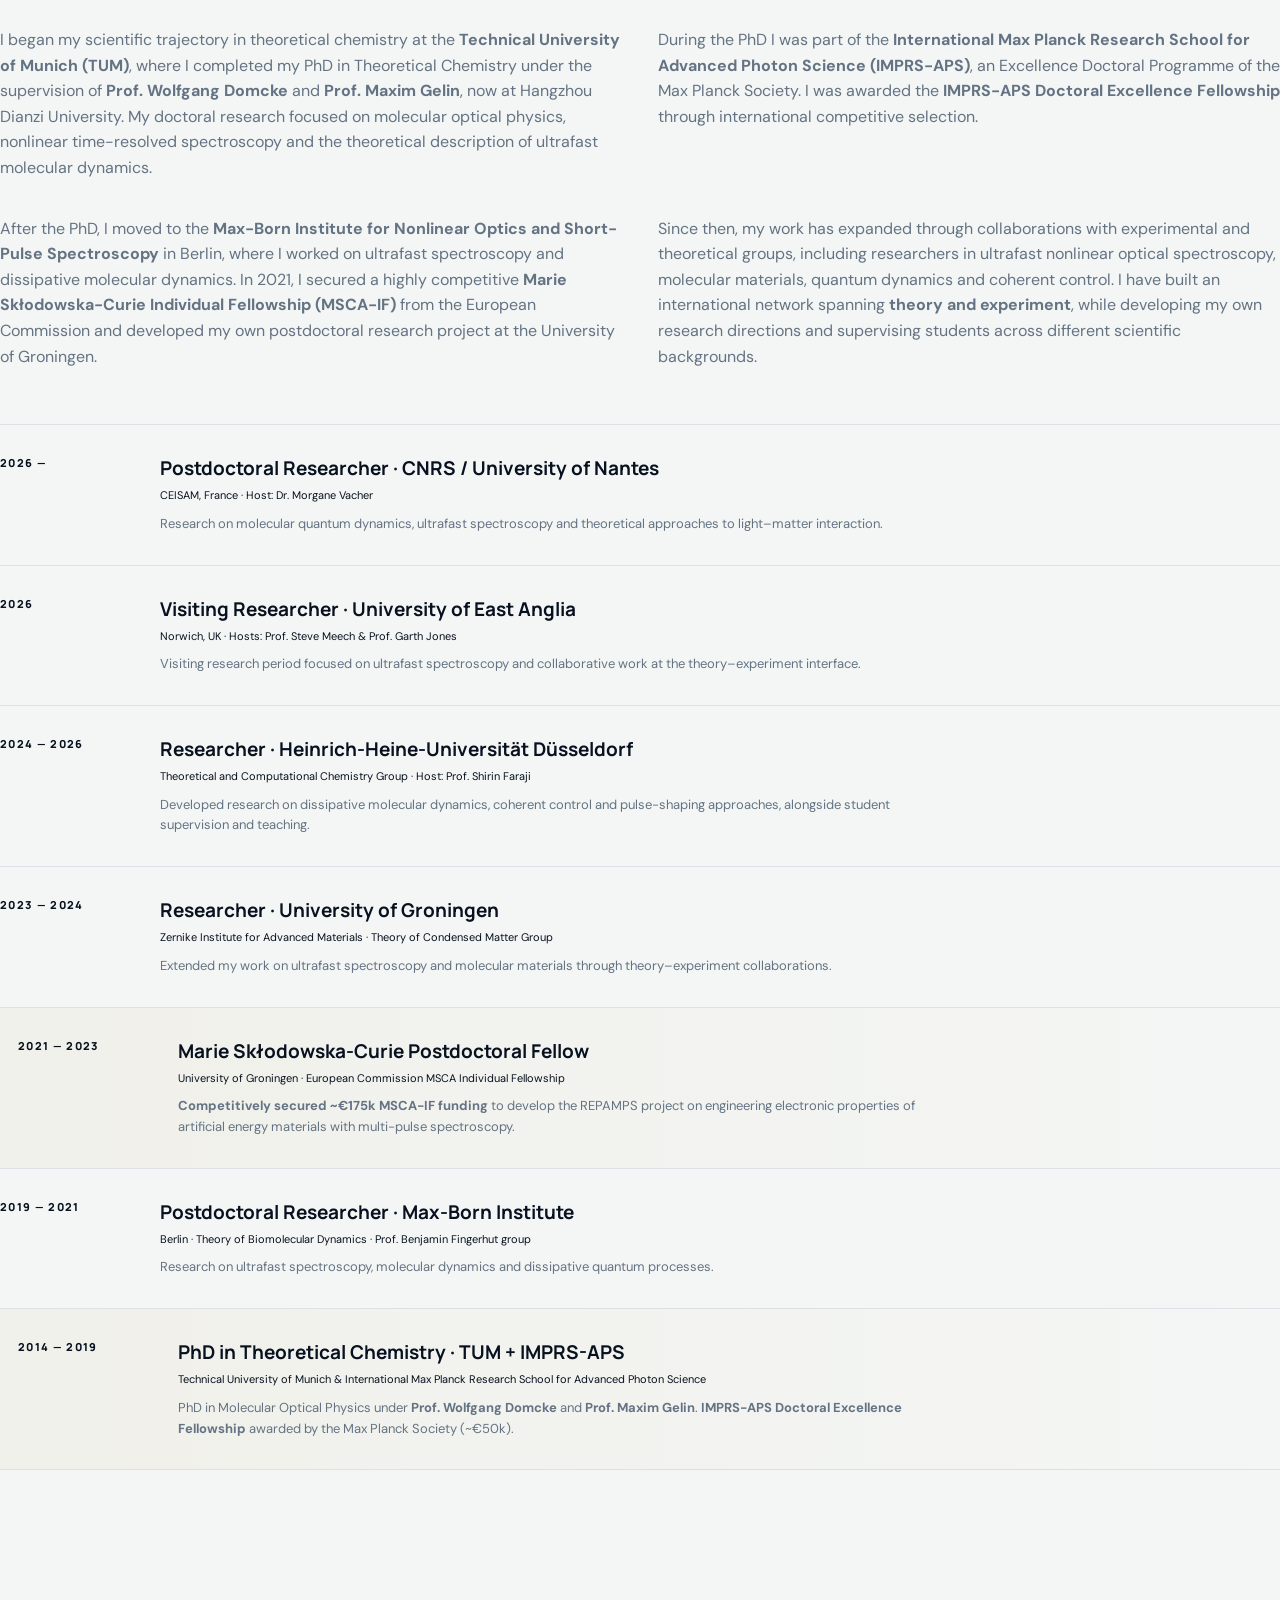
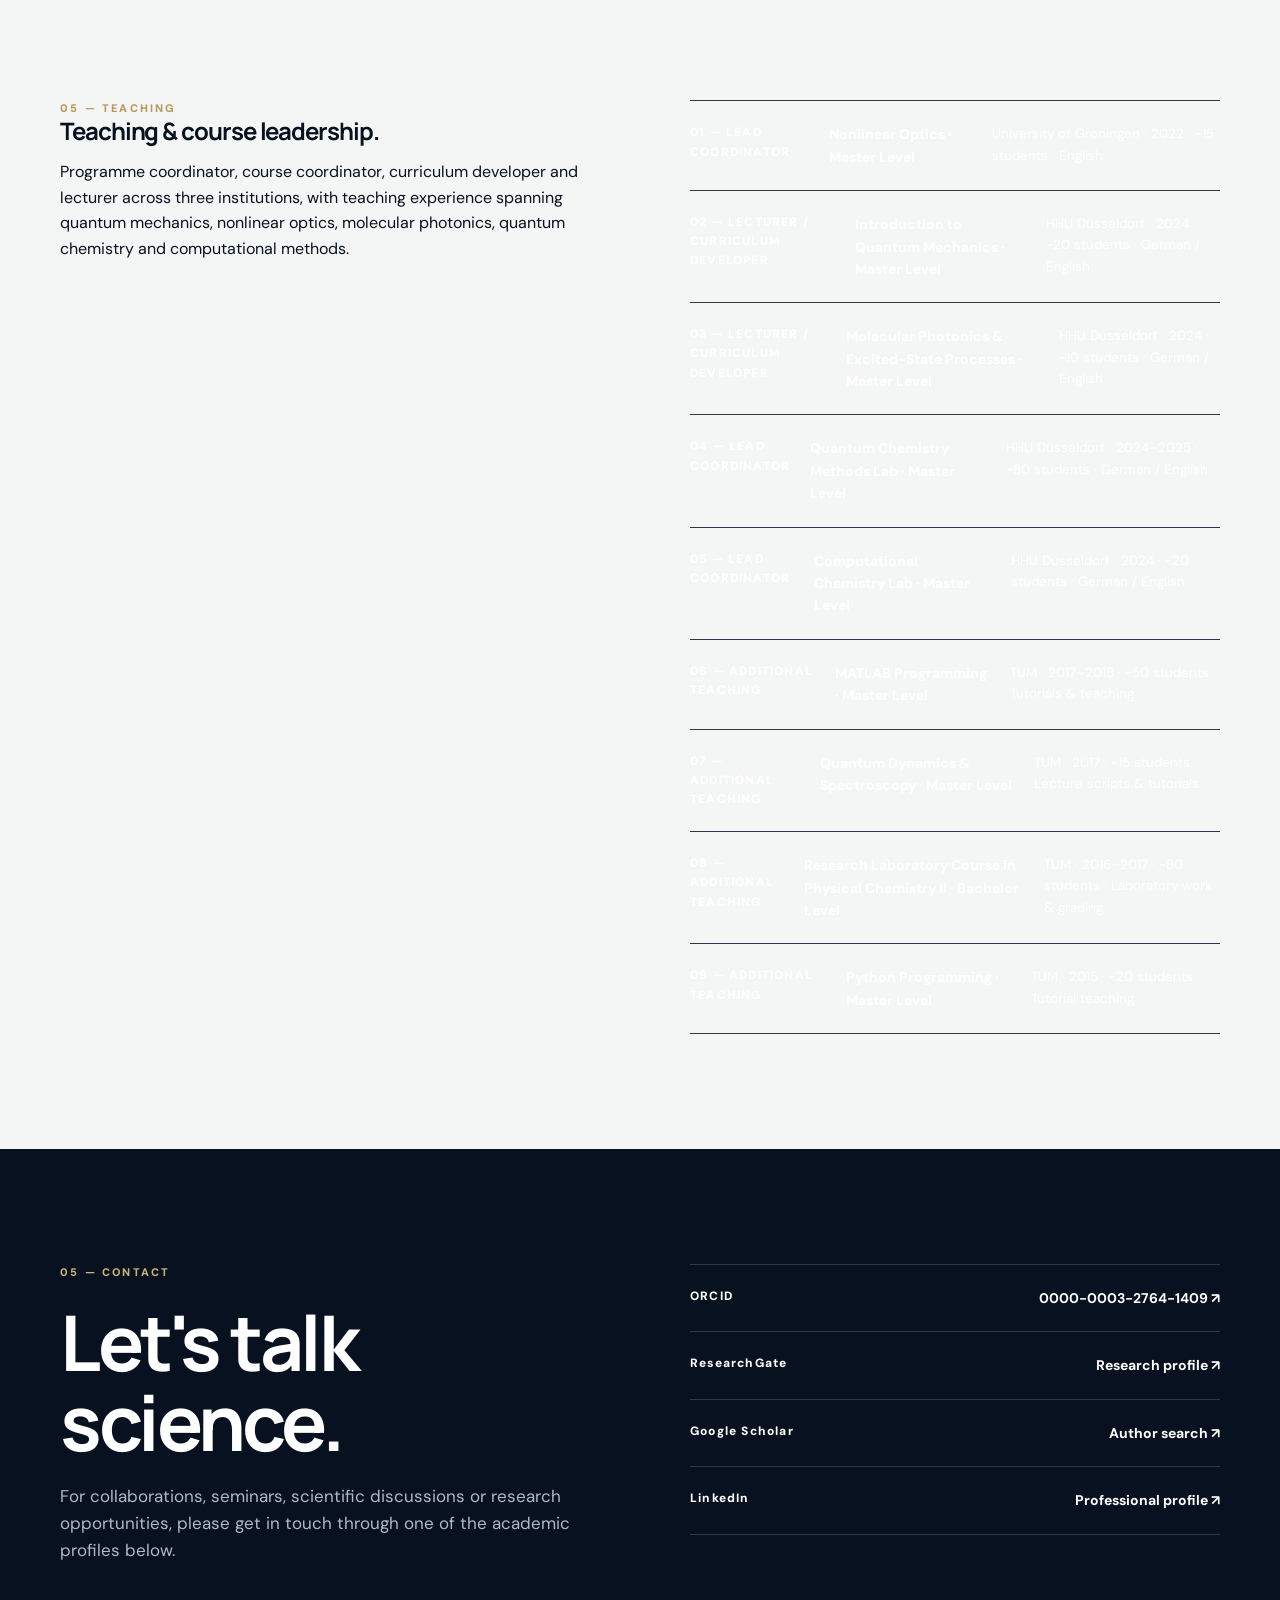
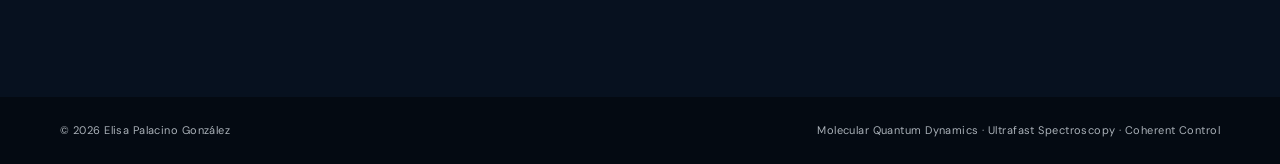
==== commit 63e78d88: "Update index.html" ====
--- a/index.html
+++ b/index.html
@@ -158,61 +158,62 @@
 
     <div class="contact-links">
 
-      <a href="#">
+      <a href="javascript:void(0)">
         <span>01 — LEAD COORDINATOR</span>
         <b>Nonlinear Optics · Master Level</b>
-        <small>University of Groningen · 2022 · ~15 students</small>
-      </a>
-
-      <a href="#">
+        <small>University of Groningen · 2022 · ~15 students · English</small>
+      </a>
+
+      <a href="javascript:void(0)">
         <span>02 — LECTURER / CURRICULUM DEVELOPER</span>
         <b>Introduction to Quantum Mechanics · Master Level</b>
-        <small>HHU Düsseldorf · 2024 · ~20 students</small>
-      </a>
-
-      <a href="#">
+        <small>HHU Düsseldorf · 2024 · ~20 students · German / English</small>
+      </a>
+
+      <a href="javascript:void(0)">
         <span>03 — LECTURER / CURRICULUM DEVELOPER</span>
         <b>Molecular Photonics &amp; Excited-State Processes · Master Level</b>
-        <small>HHU Düsseldorf · 2024 · ~10 students</small>
-      </a>
-
-      <a href="#">
+        <small>HHU Düsseldorf · 2024 · ~10 students · German / English</small>
+      </a>
+
+      <a href="javascript:void(0)">
         <span>04 — LEAD COORDINATOR</span>
         <b>Quantum Chemistry Methods Lab · Master Level</b>
-        <small>HHU Düsseldorf · 2024–2025 · ~80 students</small>
-      </a>
-
-      <a href="#">
+        <small>HHU Düsseldorf · 2024–2025 · ~80 students · German / English</small>
+      </a>
+
+      <a href="javascript:void(0)">
         <span>05 — LEAD COORDINATOR</span>
         <b>Computational Chemistry Lab · Master Level</b>
-        <small>HHU Düsseldorf · 2024 · ~20 students</small>
-      </a>
-
-      <a href="#">
+        <small>HHU Düsseldorf · 2024 · ~20 students · German / English</small>
+      </a>
+
+      <a href="javascript:void(0)">
         <span>06 — ADDITIONAL TEACHING</span>
         <b>MATLAB Programming · Master Level</b>
-        <small>TUM · 2017–2018 · ~50 students · Tutorial teaching</small>
-      </a>
-
-      <a href="#">
+        <small>TUM · 2017–2018 · ~50 students · Tutorials &amp; teaching</small>
+      </a>
+
+      <a href="javascript:void(0)">
         <span>07 — ADDITIONAL TEACHING</span>
         <b>Quantum Dynamics &amp; Spectroscopy · Master Level</b>
         <small>TUM · 2017 · ~15 students · Lecture scripts &amp; tutorials</small>
       </a>
 
-      <a href="#">
+      <a href="javascript:void(0)">
         <span>08 — ADDITIONAL TEACHING</span>
-        <b>Research Laboratory Course in Physical Chemistry II</b>
-        <small>TUM · 2016–2017 · ~80 students · Laboratory &amp; grading</small>
-      </a>
-
-      <a href="#">
+        <b>Research Laboratory Course in Physical Chemistry II · Bachelor Level</b>
+        <small>TUM · 2016–2017 · ~80 students · Laboratory work &amp; grading</small>
+      </a>
+
+      <a href="javascript:void(0)">
         <span>09 — ADDITIONAL TEACHING</span>
         <b>Python Programming · Master Level</b>
         <small>TUM · 2015 · ~20 students · Tutorial teaching</small>
       </a>
 
     </div>
+
   </div>
 </section>
   
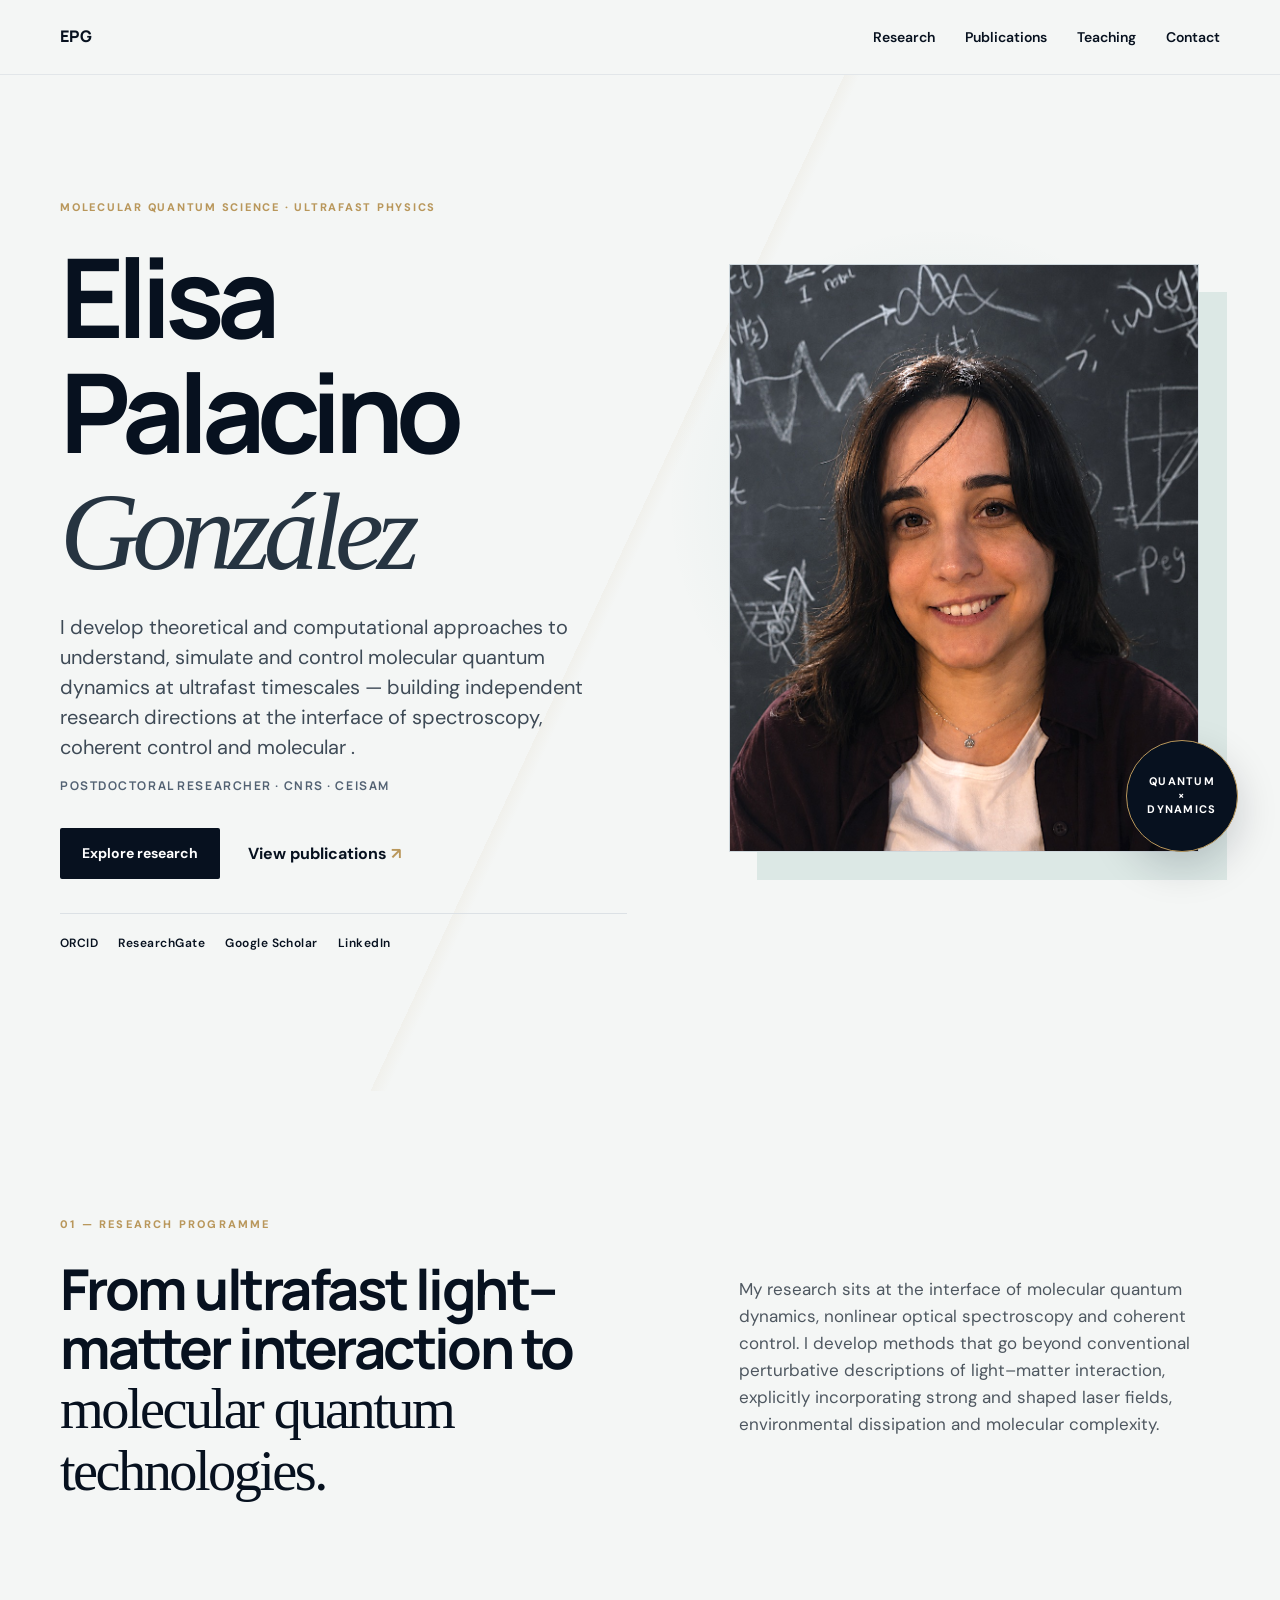
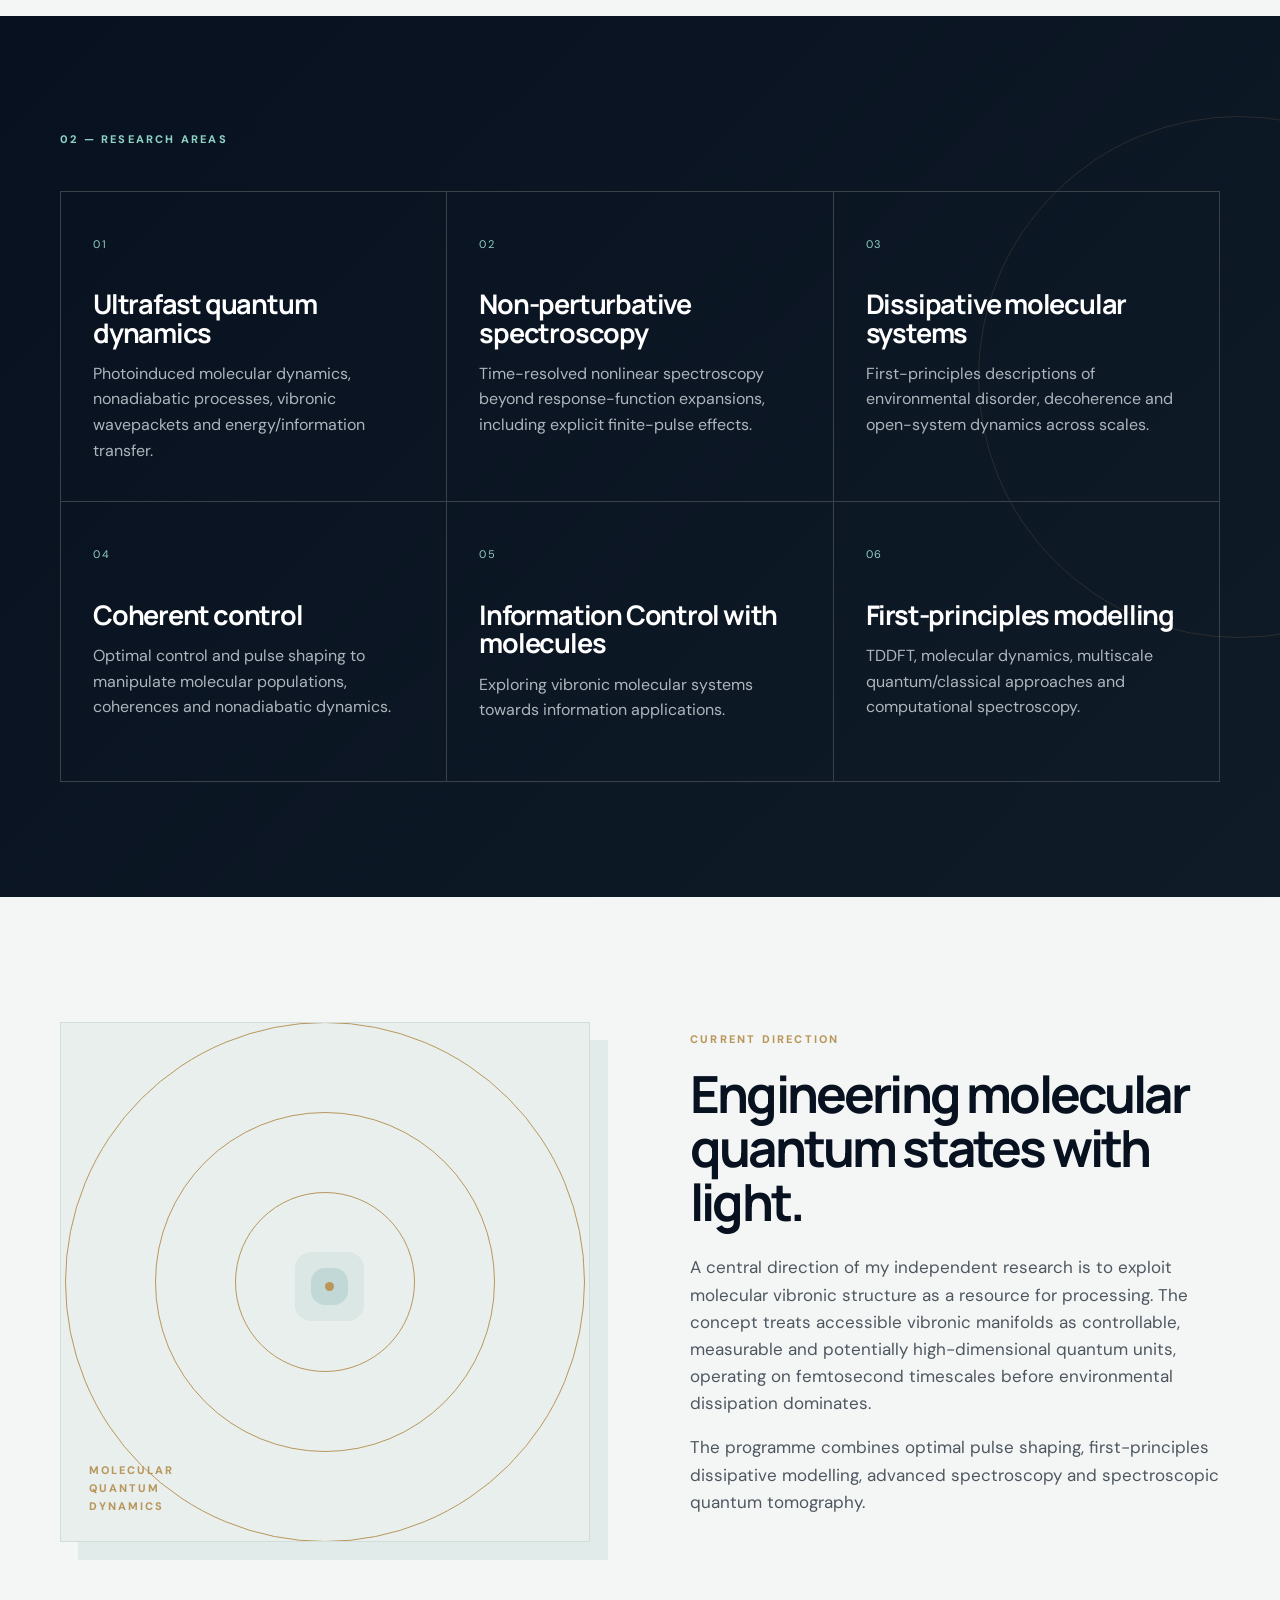
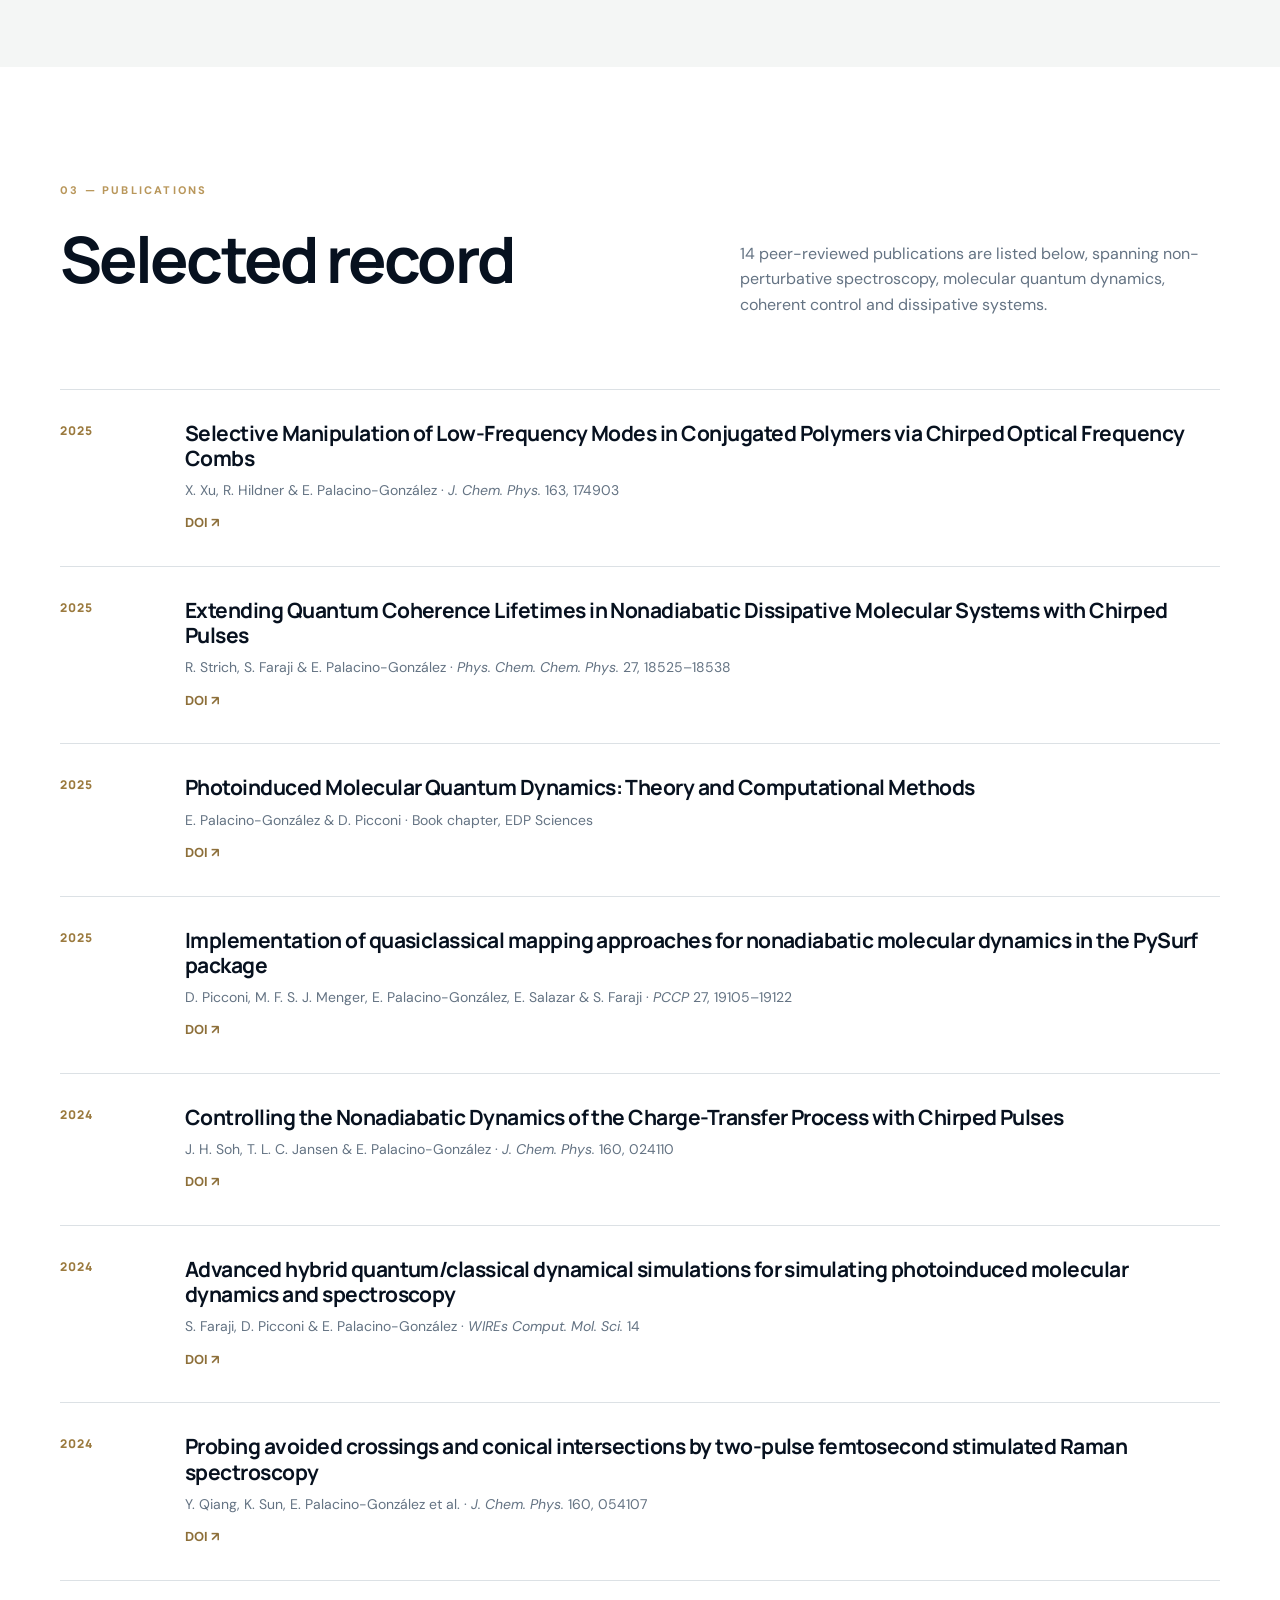
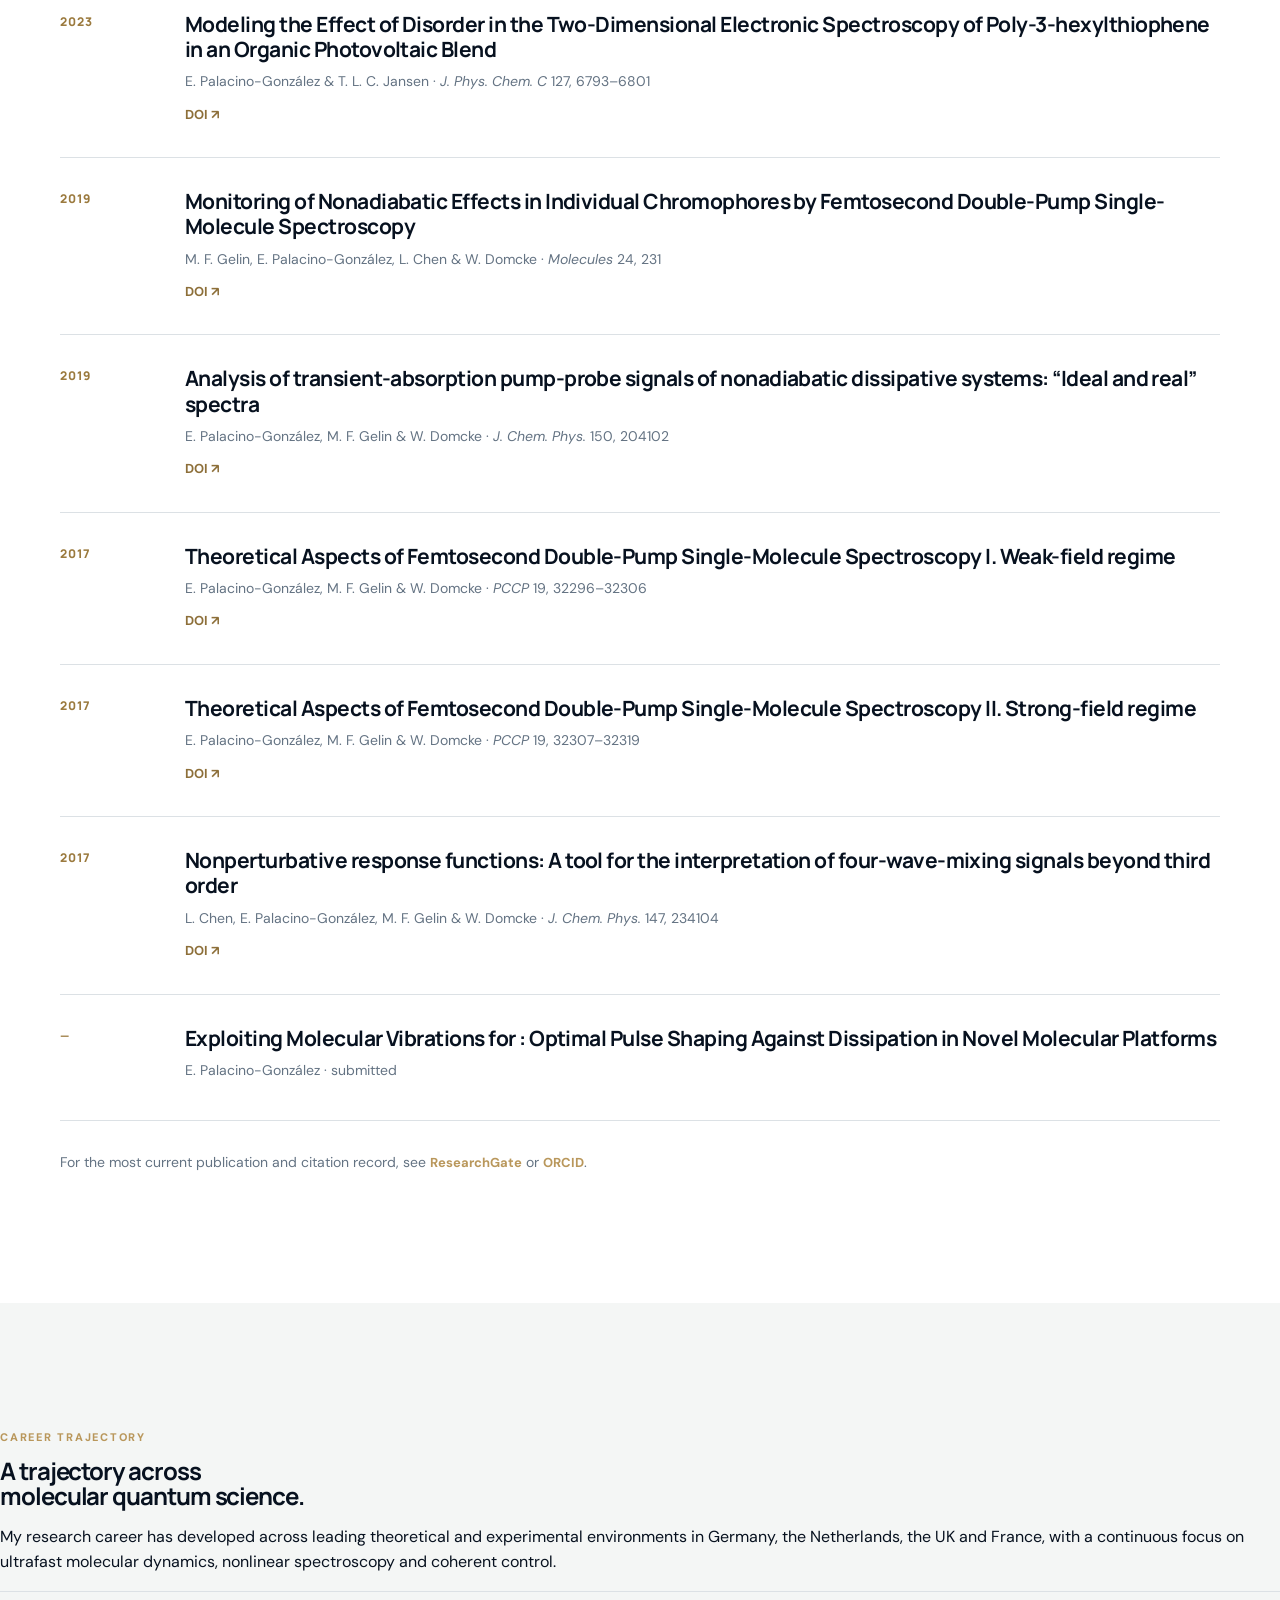
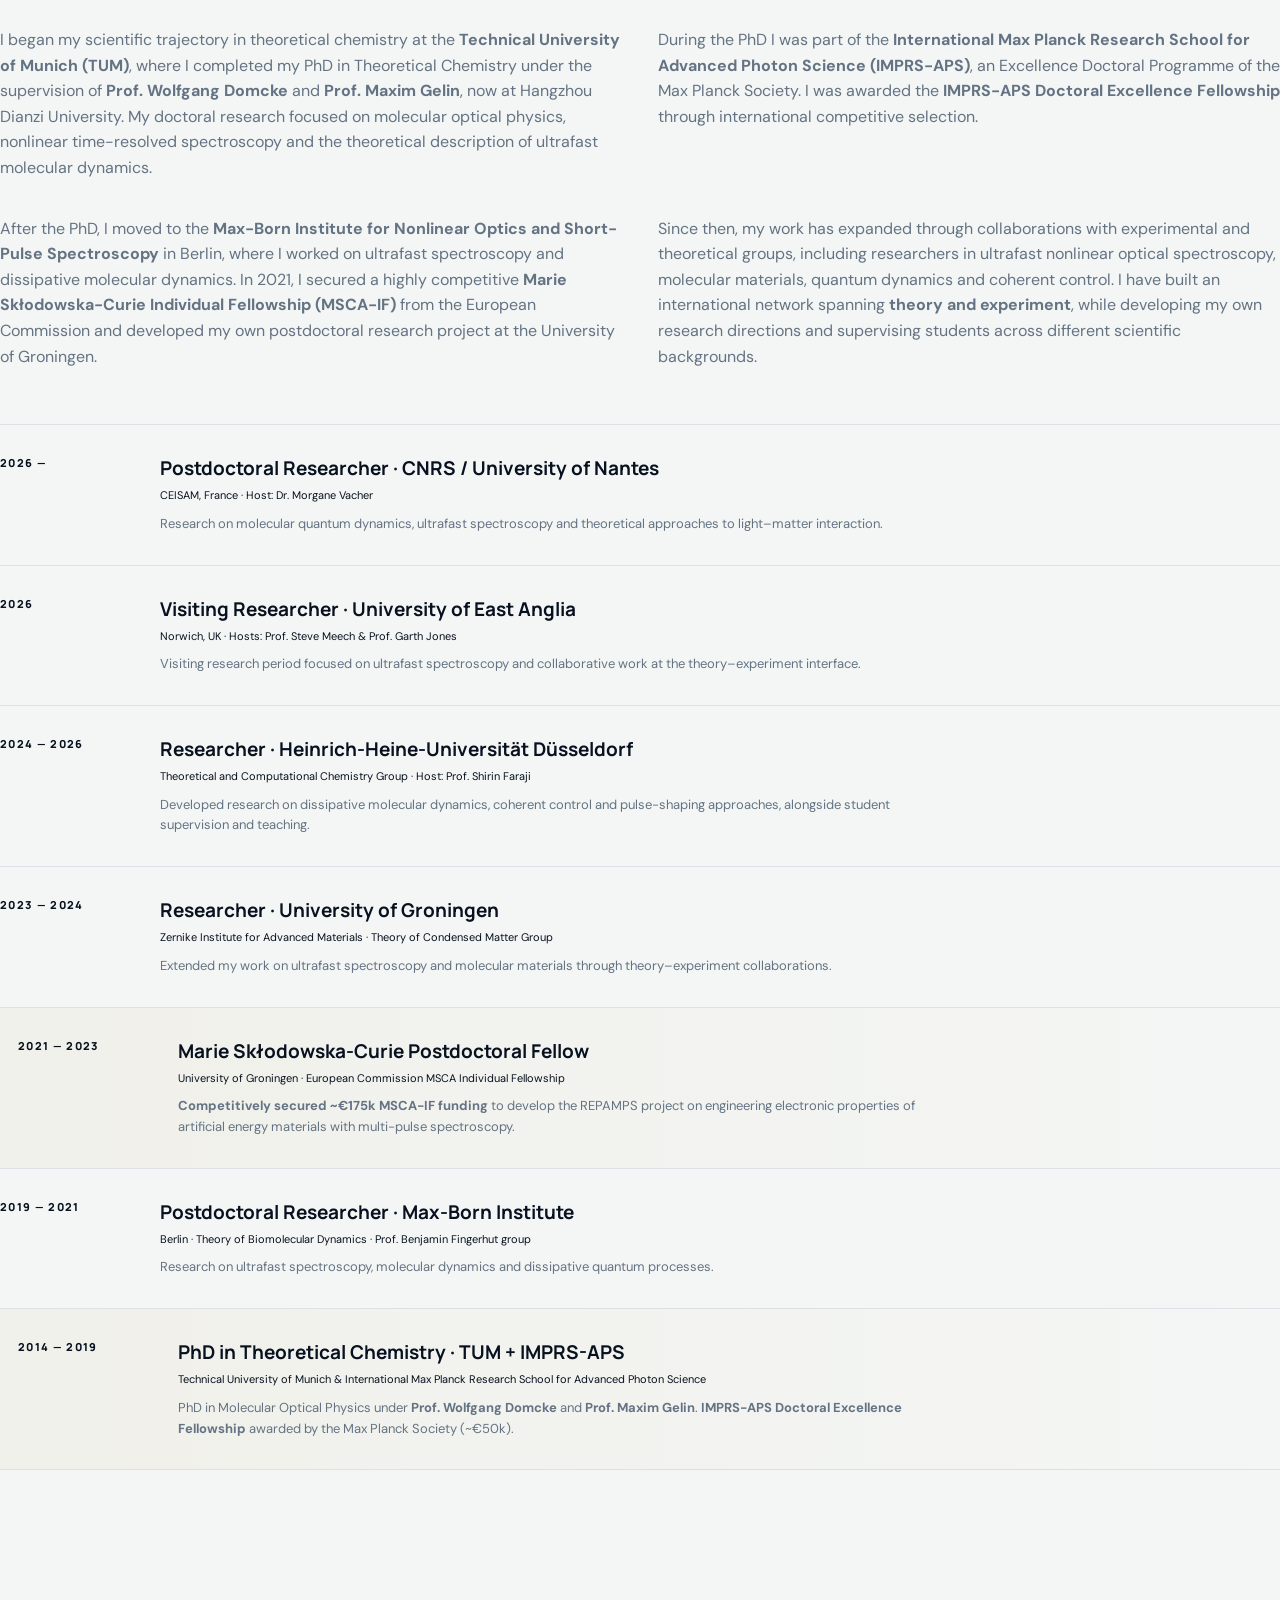
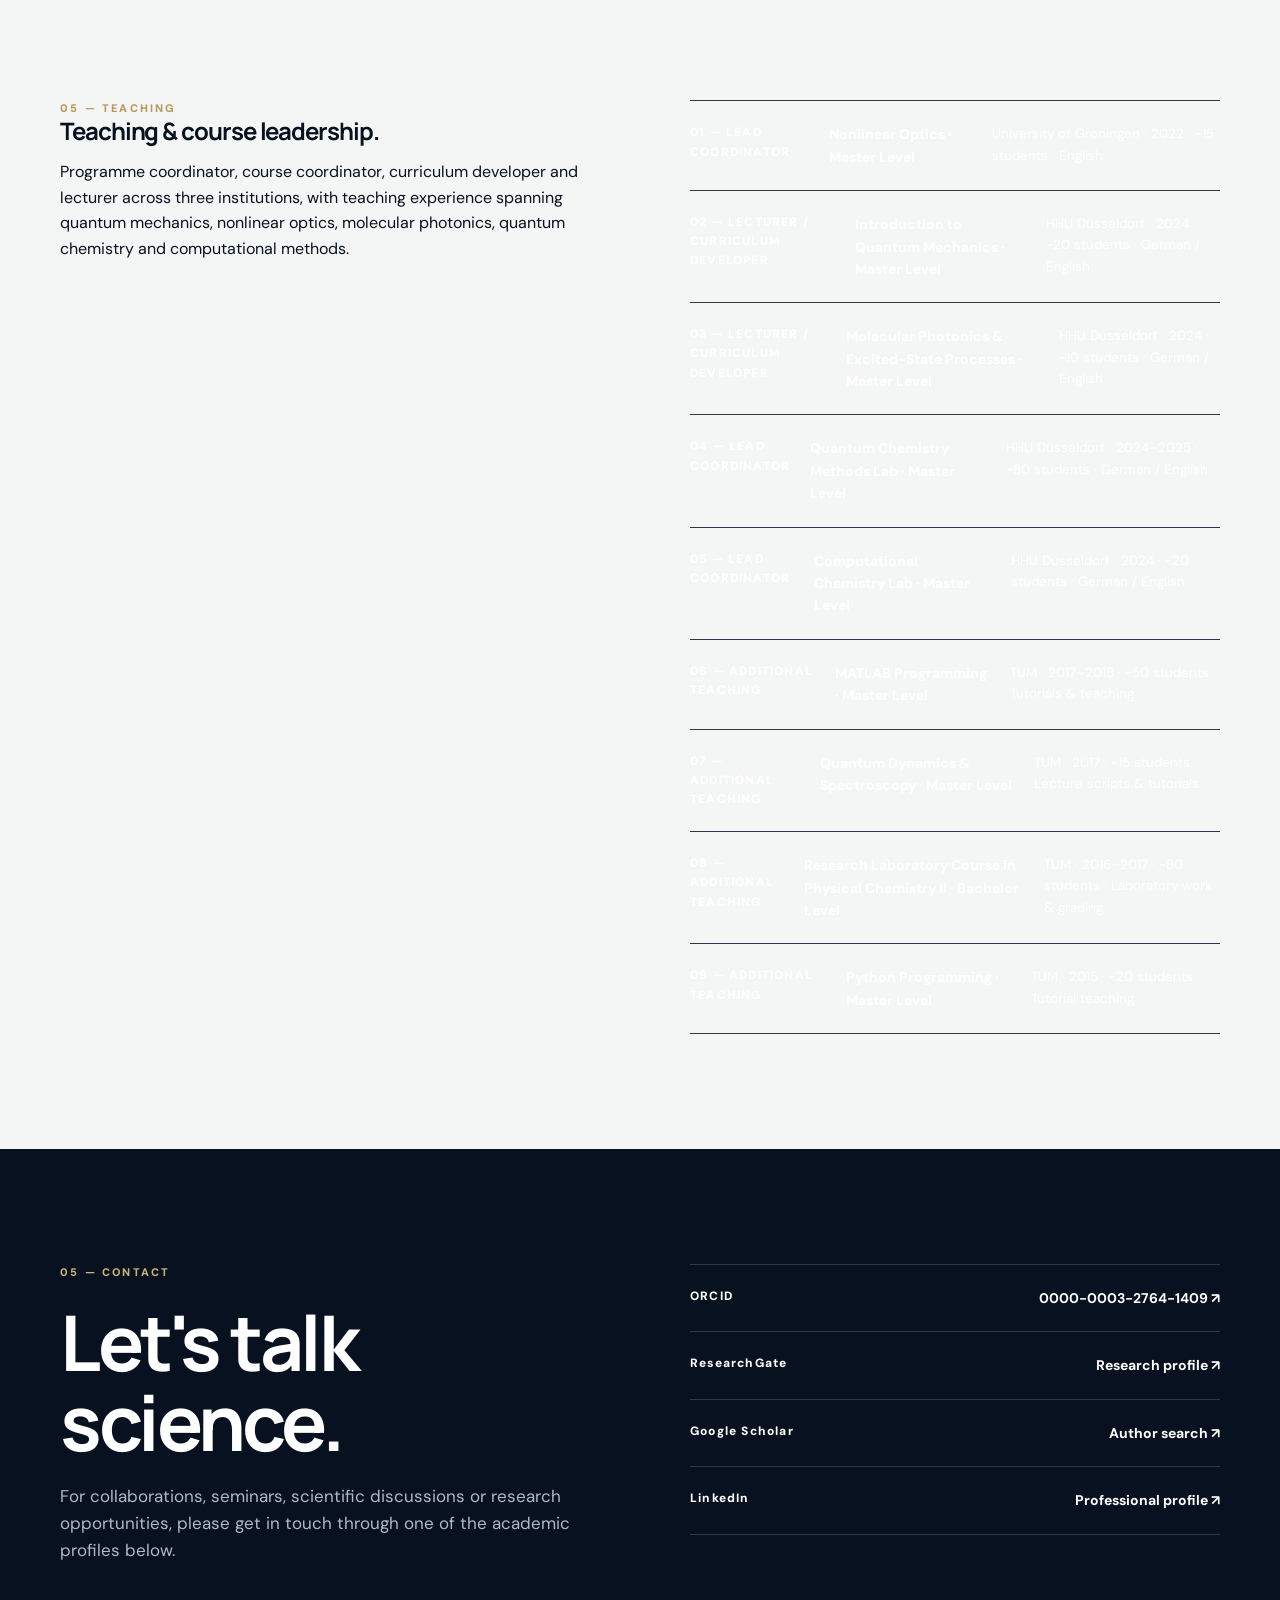
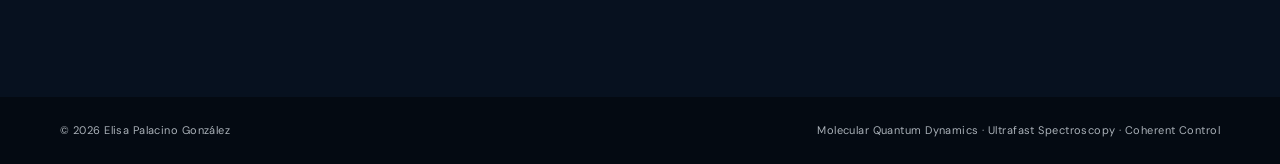
==== commit 3c01738b: "Update index.html" ====
--- a/index.html
+++ b/index.html
@@ -91,7 +91,7 @@
         <article class="pub"><div class="year">2017</div><div><h3>Theoretical Aspects of Femtosecond Double-Pump Single-Molecule Spectroscopy I. Weak-field regime</h3><p>E. Palacino-González, M. F. Gelin &amp; W. Domcke · <em>PCCP</em> 19, 32296–32306</p><a href="https://doi.org/10.1039/C7CP04809B" target="_blank" rel="noopener">DOI ↗</a></div></article>
         <article class="pub"><div class="year">2017</div><div><h3>Theoretical Aspects of Femtosecond Double-Pump Single-Molecule Spectroscopy II. Strong-field regime</h3><p>E. Palacino-González, M. F. Gelin &amp; W. Domcke · <em>PCCP</em> 19, 32307–32319</p><a href="https://doi.org/10.1039/C7CP04810F" target="_blank" rel="noopener">DOI ↗</a></div></article>
         <article class="pub"><div class="year">2017</div><div><h3>Nonperturbative response functions: A tool for the interpretation of four-wave-mixing signals beyond third order</h3><p>L. Chen, E. Palacino-González, M. F. Gelin &amp; W. Domcke · <em>J. Chem. Phys.</em> 147, 234104</p><a href="https://doi.org/10.1063/1.5004763" target="_blank" rel="noopener">DOI ↗</a></div></article>
-        <article class="pub"><div class="year">—</div><div><h3>Exploiting Molecular Vibrations for : Optimal Pulse Shaping Against Dissipation in Novel Molecular  Platforms</h3><p>E. Palacino-González · submitted to <em>Physical Review Letters</em></p></div></article>
+        <article class="pub"><div class="year">—</div><div><h3>Exploiting Molecular Vibrations for : Optimal Pulse Shaping Against Dissipation in Novel Molecular  Platforms</h3><p>E. Palacino-González · submitted <em></em></p></div></article>
       </div>
       <p class="pub-note">For the most current publication and citation record, see <a href="https://www.researchgate.net/profile/Elisa-Palacino-Gonzalez-2" target="_blank" rel="noopener">ResearchGate</a> or <a href="https://orcid.org/0000-0003-2764-1409" target="_blank" rel="noopener">ORCID</a>.</p>
     </div>
